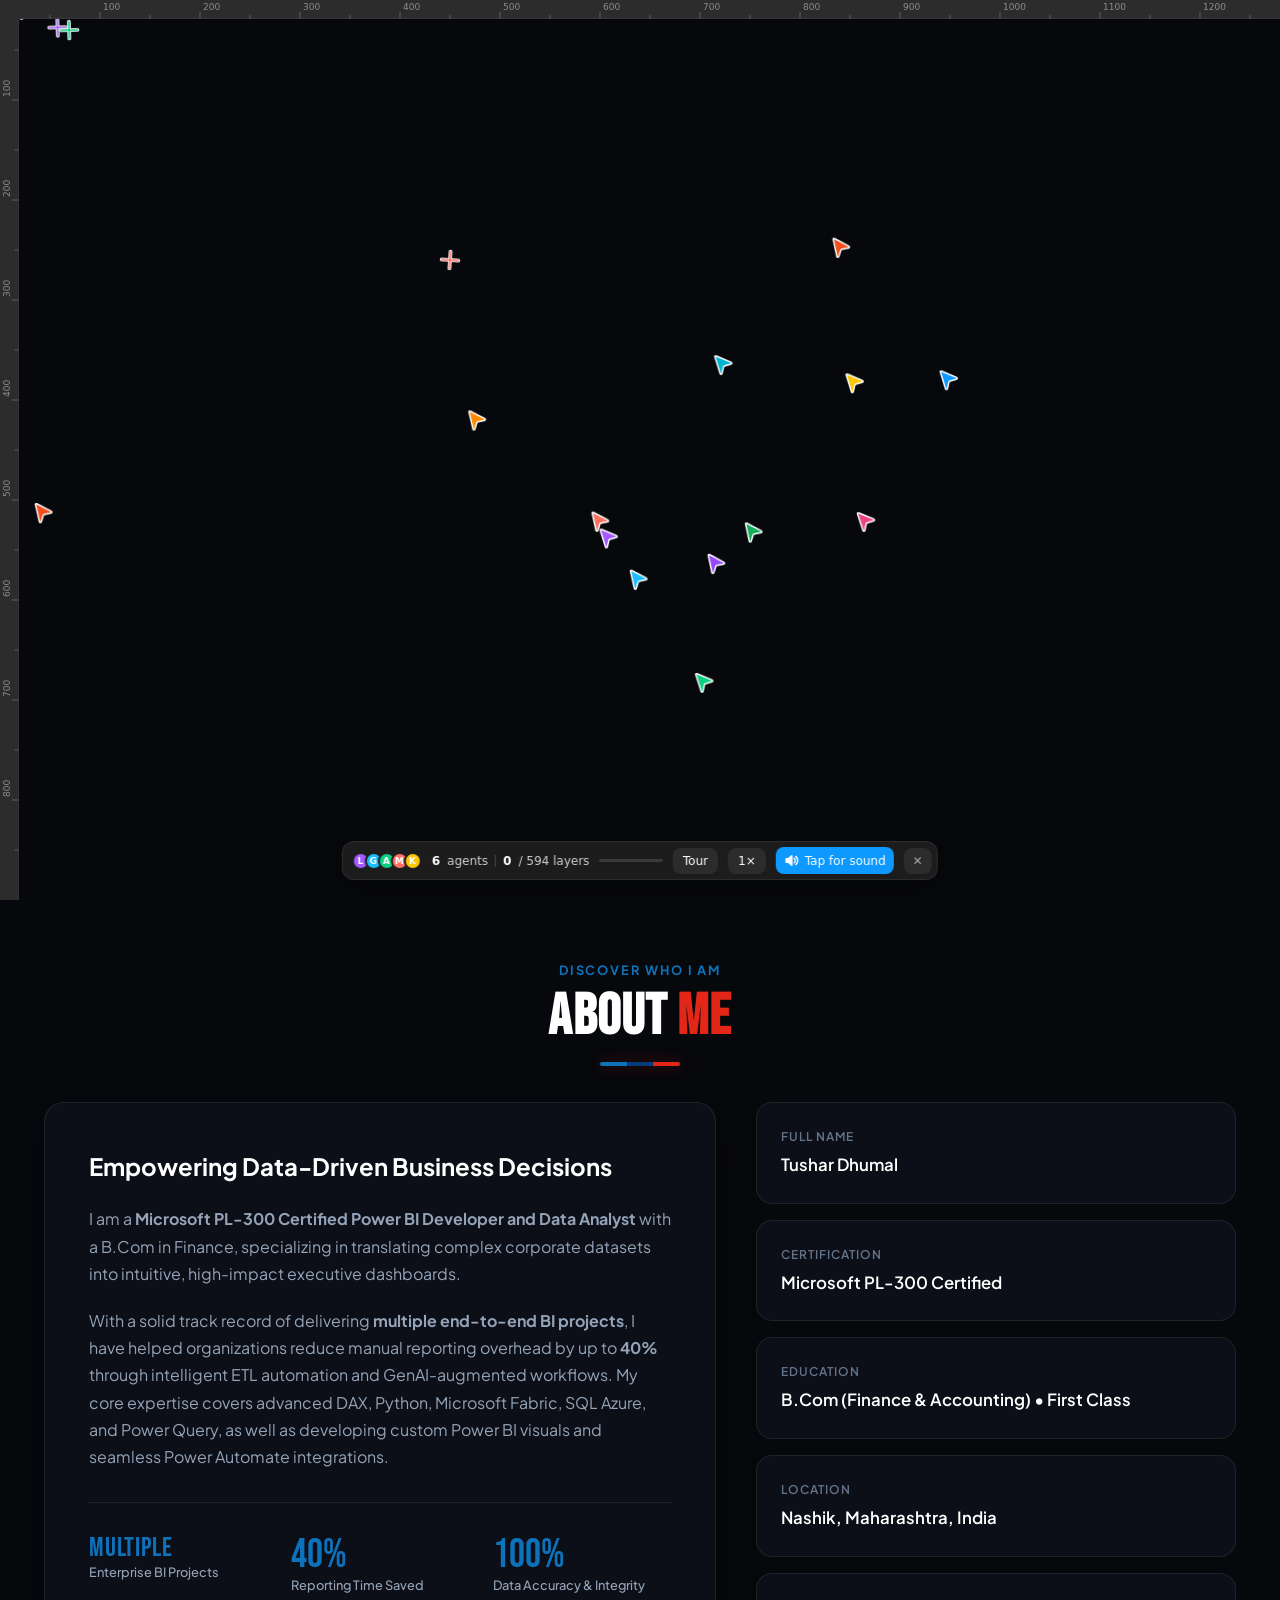
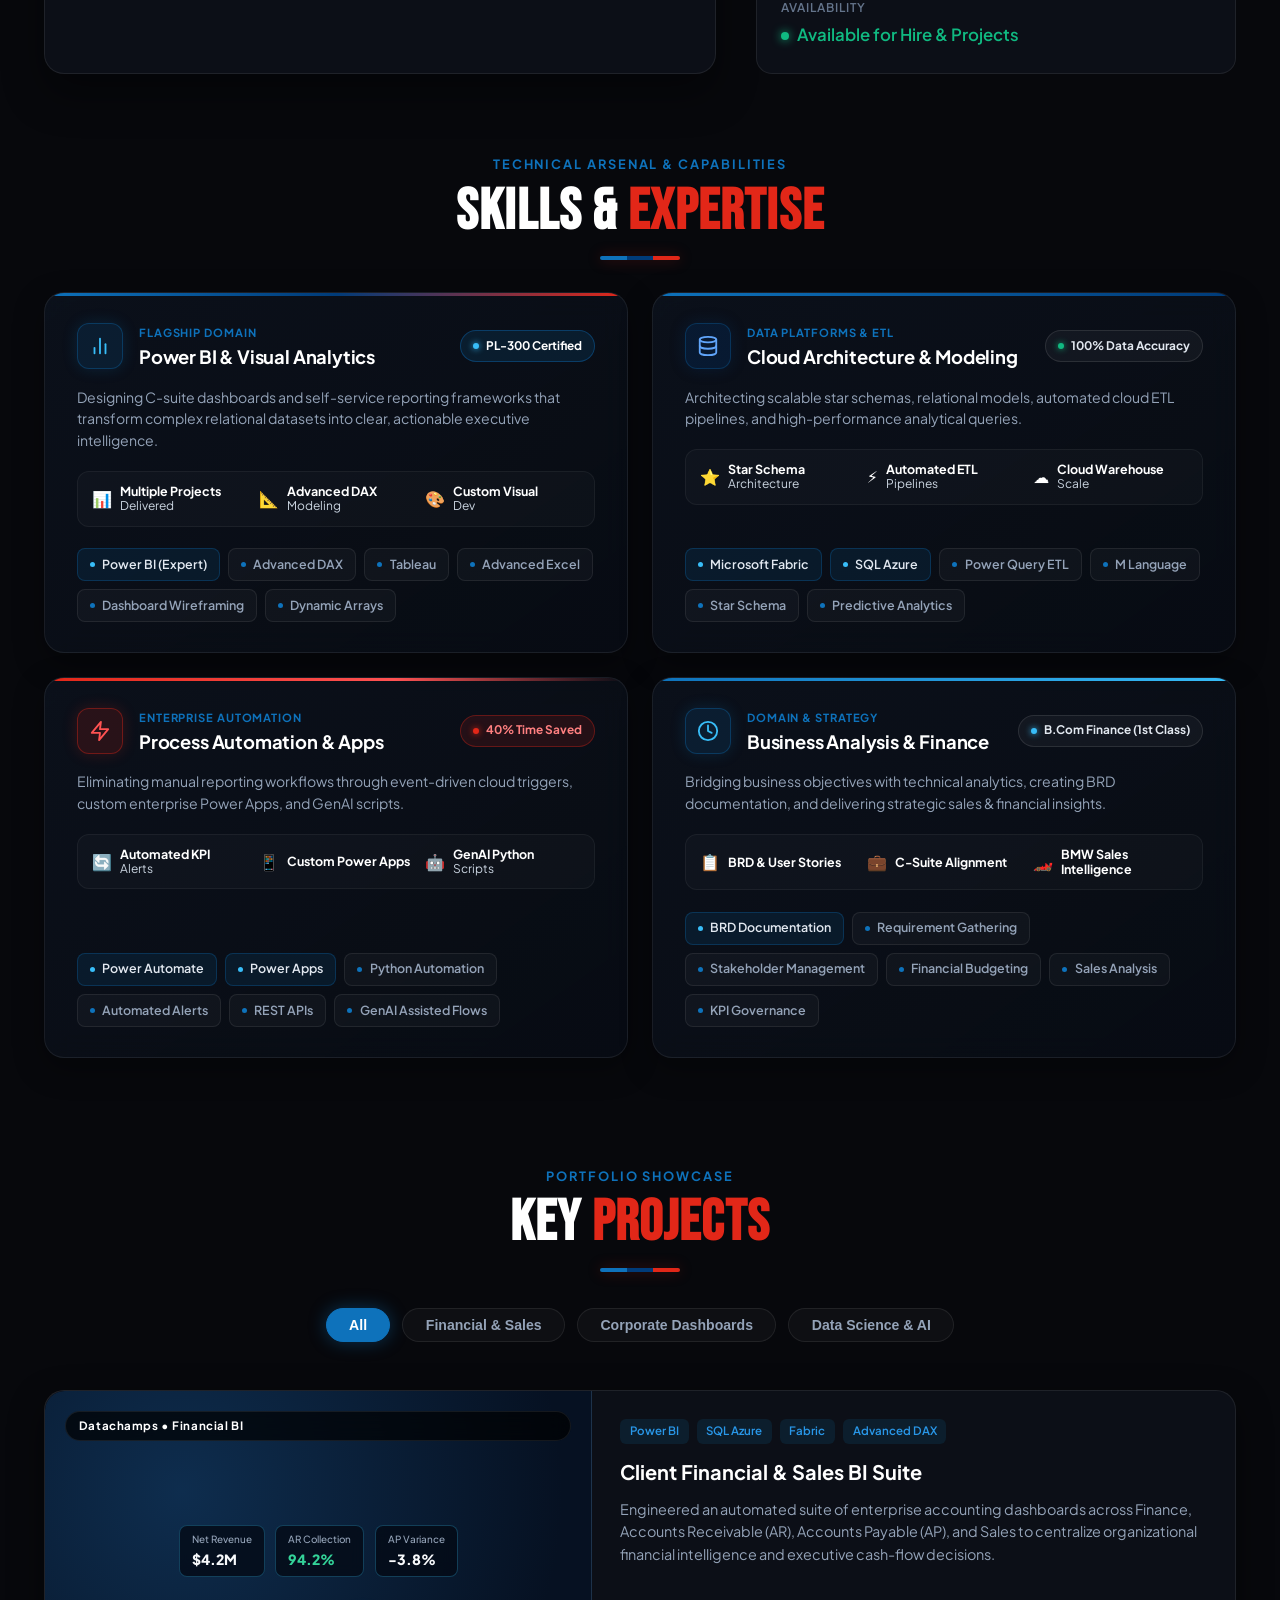
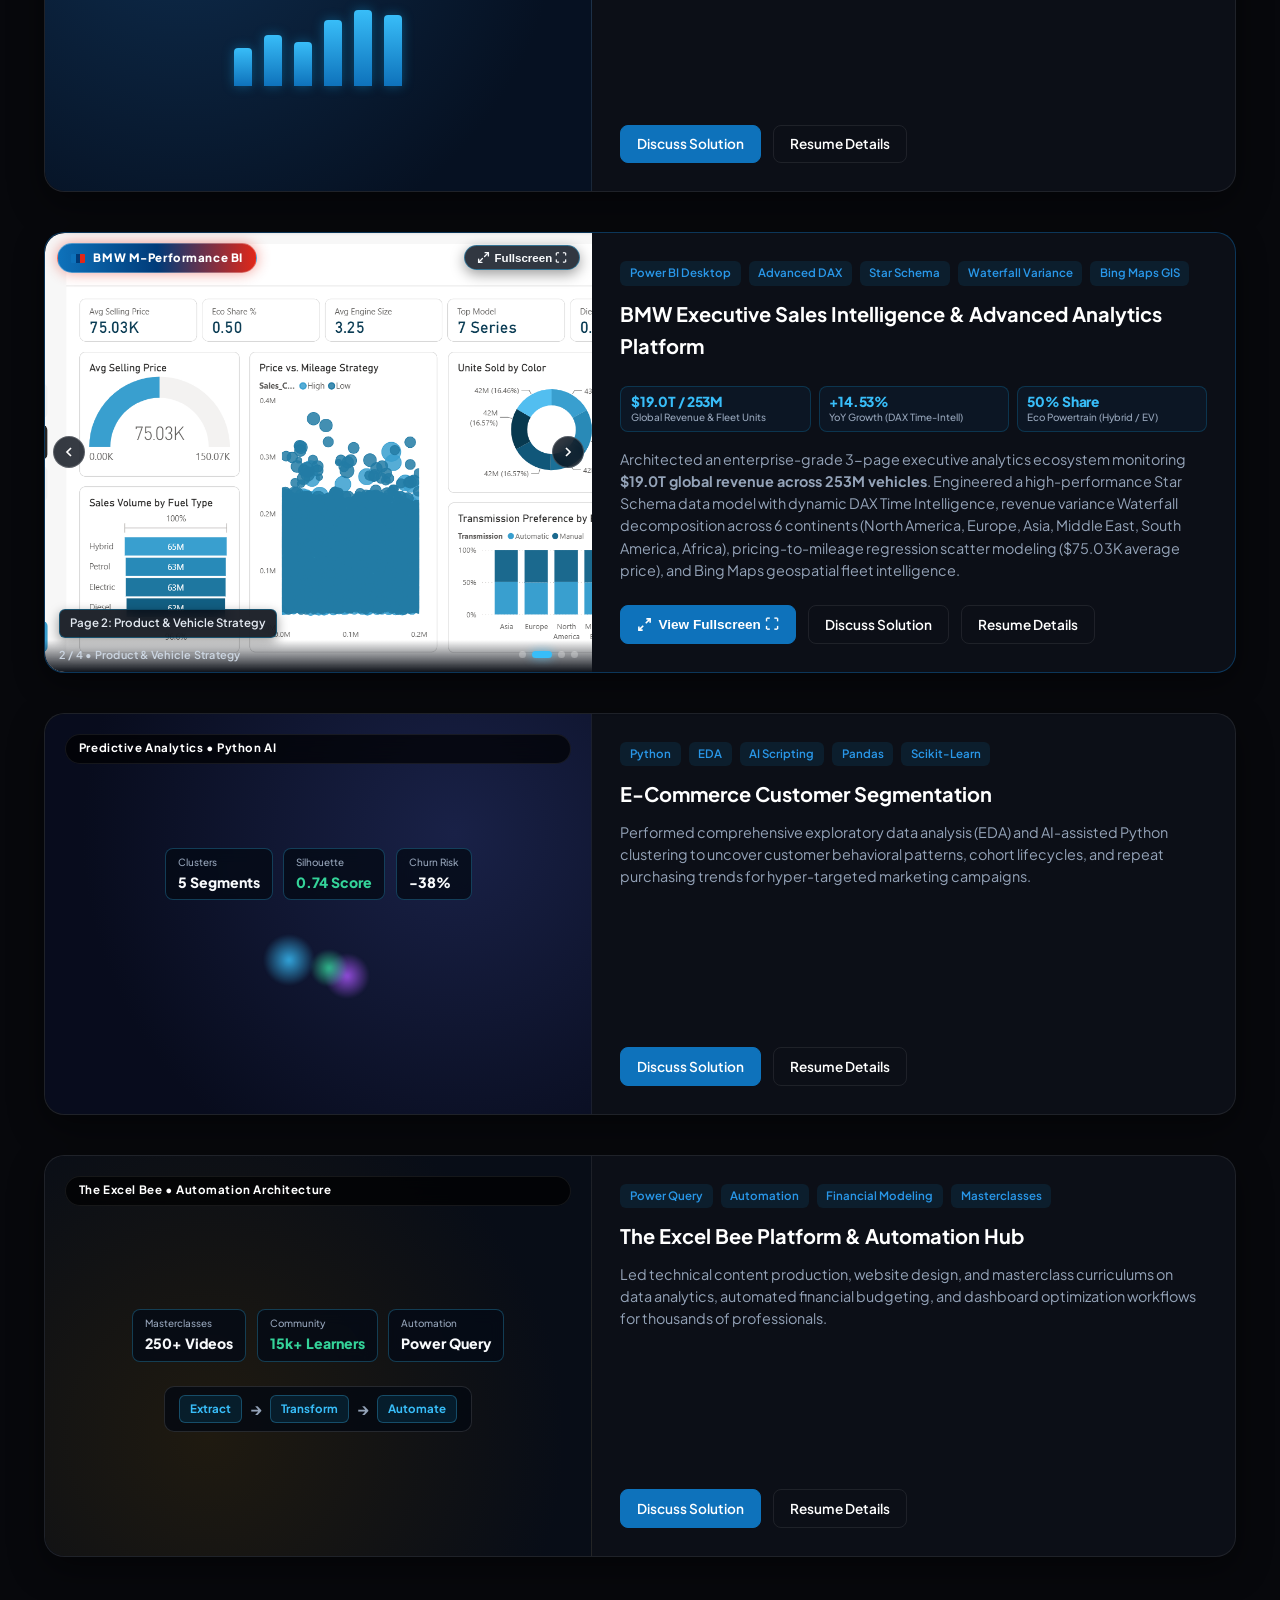
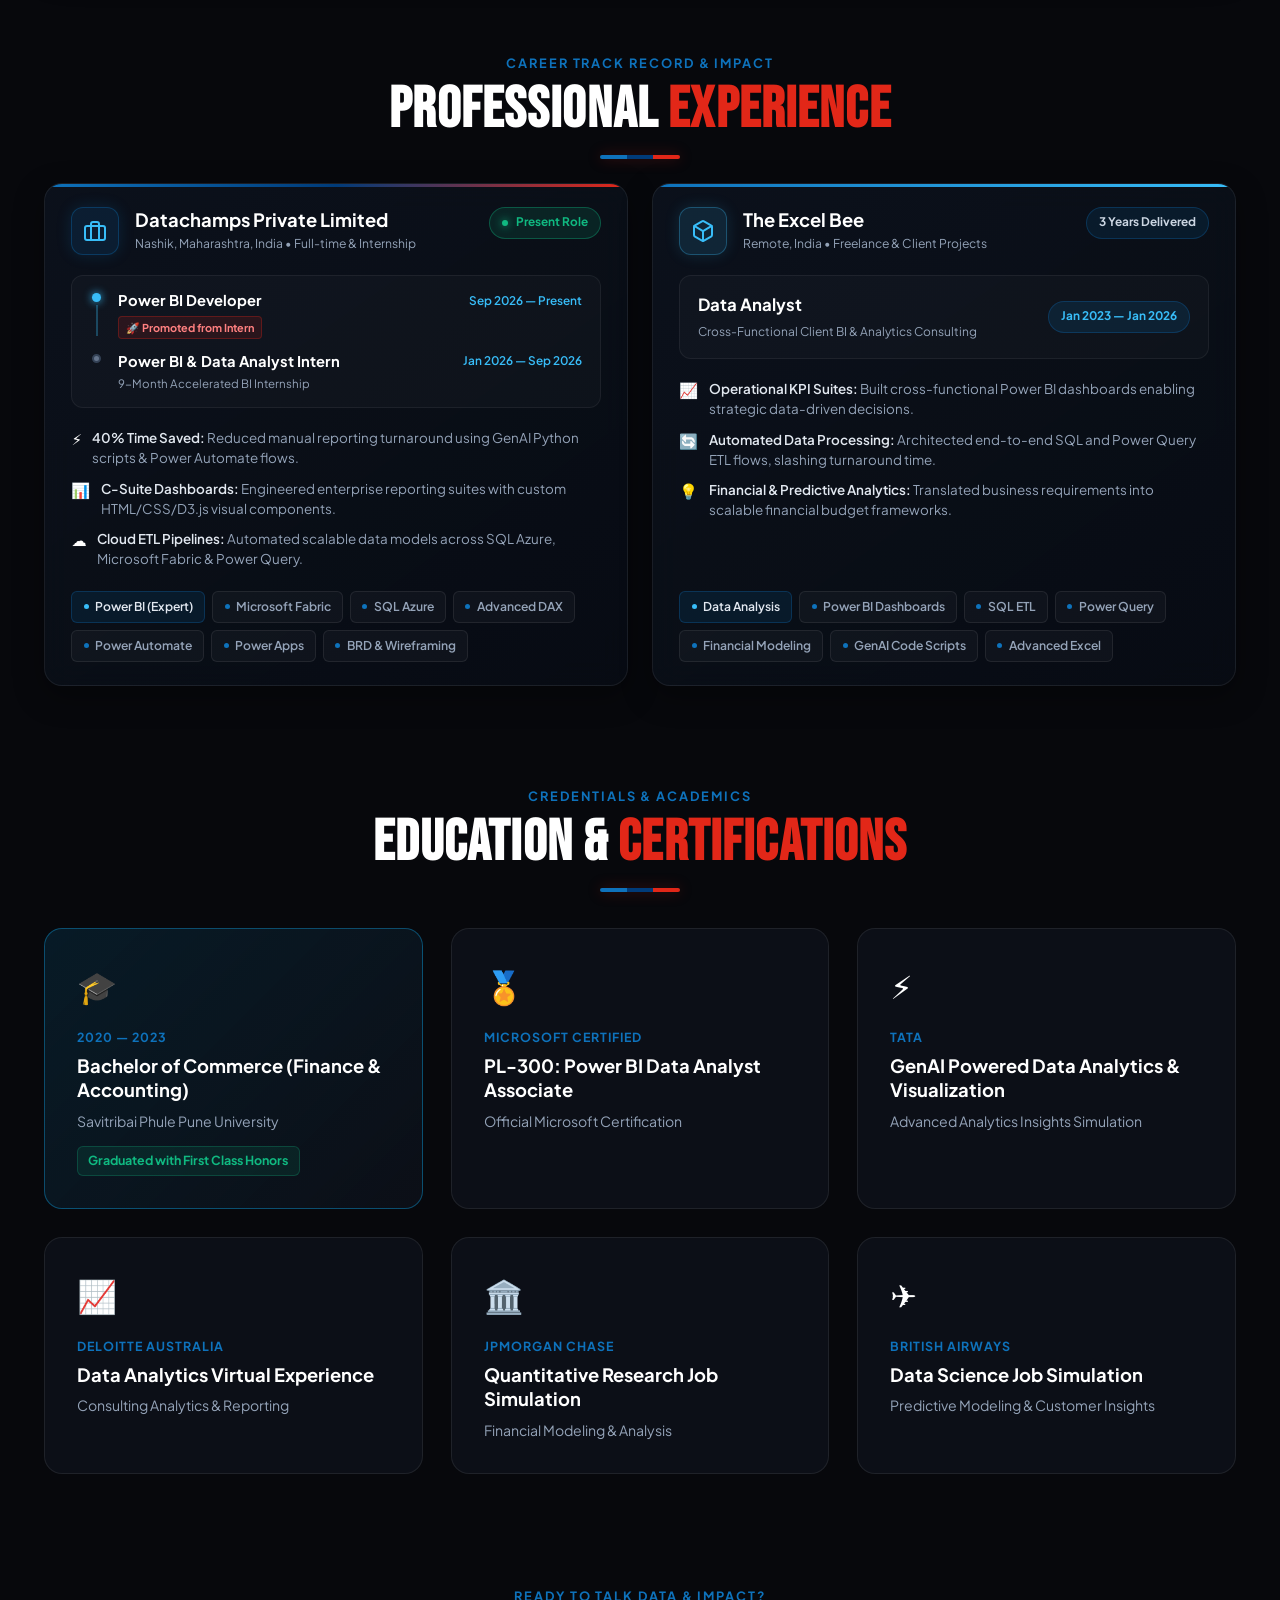
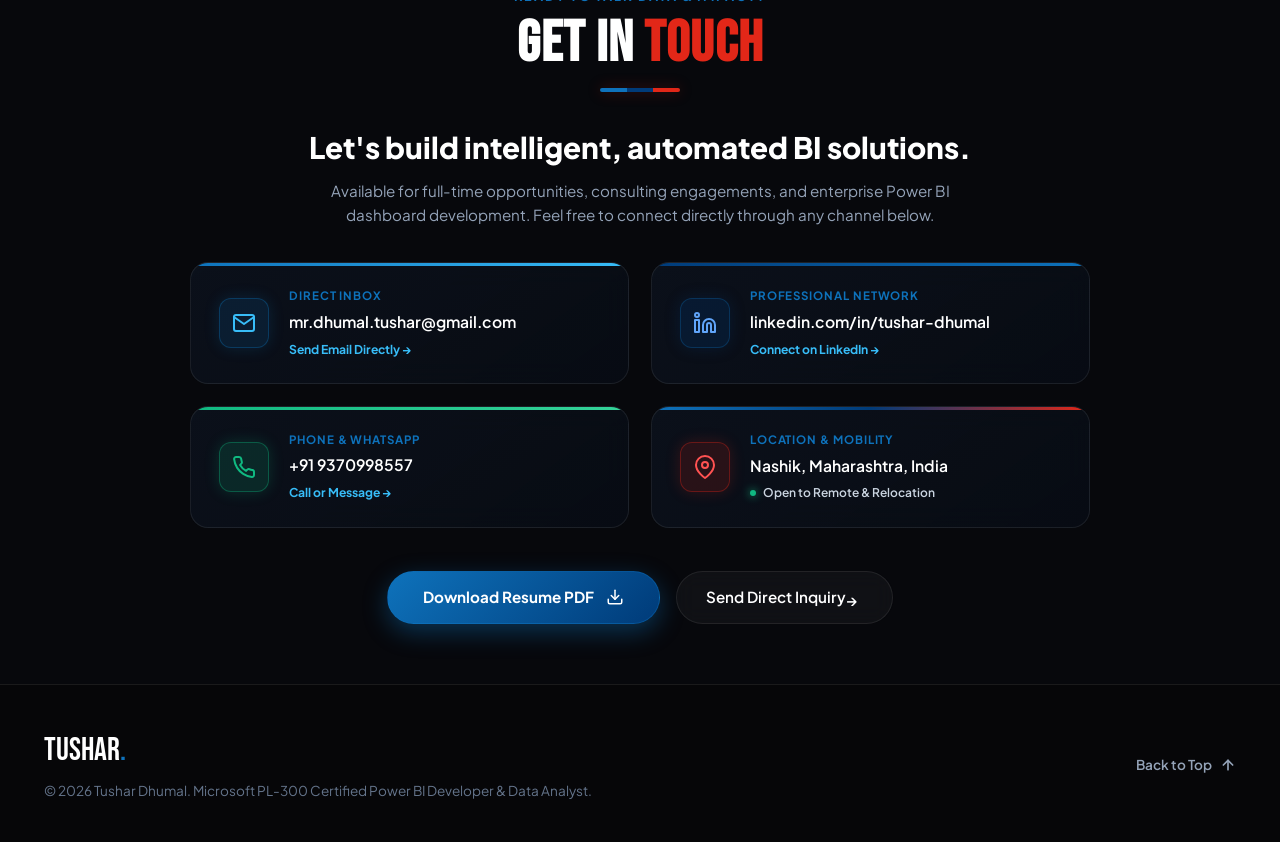
==== index.html @ f555c2b0 "feat: integrate native Swarm Rebuild multiplayer cursor animation triggered on page open and refresh" ====
<!DOCTYPE html>
<html lang="en">
<head>
  <meta charset="UTF-8">
  <meta name="viewport" content="width=device-width, initial-scale=1.0">
  <title>Tushar Dhumal | Power BI Developer &amp; Data Analyst</title>
  
  <!-- Favicon -->
  <link rel="icon" type="image/svg+xml" href="data:image/svg+xml,<svg xmlns='http://www.w3.org/2000/svg' viewBox='0 0 100 100'><text y='.9em' font-size='90' fill='%230284c7'>T</text></svg>">
  
  <!-- Google Fonts -->
  <link rel="preconnect" href="https://fonts.googleapis.com">
  <link rel="preconnect" href="https://fonts.gstatic.com" crossorigin>
  <link href="https://fonts.googleapis.com/css2?family=Bebas+Neue&family=Caveat:wght@600;700&family=Plus+Jakarta+Sans:wght@300;400;500;600;700;800&family=Syne:wght@700;800&display=swap" rel="stylesheet">
  
  <!-- Stylesheet -->
  <link rel="stylesheet" href="style.css">
</head>
<body>

  <!-- Ambient Glow Background -->
  <div class="ambient-glow"></div>
  <div class="ambient-grid"></div>

  <!-- Custom Cursor Glow -->
  <div class="custom-cursor-glow" id="cursorGlow"></div>

  <!-- Navigation Bar -->
  <header class="navbar">
    <div class="nav-container">
      <a href="#hero" class="nav-logo">
        <span class="logo-text">TUSHAR<span class="dot">.</span></span><span class="m-tricolor-line"><span></span><span></span><span></span></span>
      </a>

      <nav class="nav-links">
        <a href="#hero" class="nav-link active">Home</a>
        <a href="#about" class="nav-link">About</a>
        <a href="#skills" class="nav-link">Skills</a>
        <a href="#projects" class="nav-link">Projects</a>
        <a href="#experience" class="nav-link">Experience</a>
        <a href="#certifications" class="nav-link">Certifications</a>
        <a href="#contact" class="nav-link">Contact</a>
      </nav>

      <div class="nav-actions">
        <a href="https://github.com/mrdhumaltushar/portfolio/raw/main/Tushar_Dhumal_PowerBI_Developer.pdf" target="_blank" class="btn-talk" download="Tushar_Dhumal_PowerBI_Developer.pdf">
          <span>Resume ⭳</span>
        </a>
        <button class="menu-toggle" id="menuToggle" aria-label="Toggle Navigation">
          <span></span>
          <span></span>
          <span></span>
        </button>
      </div>
    </div>
  </header>

  <!-- Mobile Drawer Menu -->
  <div class="mobile-menu" id="mobileMenu">
    <a href="#hero" class="mob-link">Home</a>
    <a href="#about" class="mob-link">About</a>
    <a href="#skills" class="mob-link">Skills</a>
    <a href="#projects" class="mob-link">Projects</a>
    <a href="#experience" class="mob-link">Experience</a>
    <a href="#certifications" class="mob-link">Certifications</a>
    <a href="#contact" class="mob-link">Contact</a>
    <a href="https://github.com/mrdhumaltushar/portfolio/raw/main/Tushar_Dhumal_PowerBI_Developer.pdf" target="_blank" class="btn-primary mob-talk" download="Tushar_Dhumal_PowerBI_Developer.pdf">Download Resume</a>
  </div>

  <main>
    <!-- ==================== HERO SECTION (REPLICATING REFERENCE DESIGN) ==================== -->
    <section class="hero-section" id="hero">
      
      <!-- GIANT BACKGROUND TYPOGRAPHY: PORTFOLIO (RESPONSIVE SVG VECTOR WITH BMW M GRADIENT) -->
      <div class="giant-portfolio-bg" aria-hidden="true">
        <svg class="portfolio-svg" viewBox="0 0 1350 260" preserveAspectRatio="xMidYMid meet">
          <defs>
            <linearGradient id="portfolioGrad" x1="0%" y1="0%" x2="100%" y2="0%">
              <!-- BMW M Colors: Light Blue -> Dark Blue -> Highlighter Red -->
              <stop offset="0%" stop-color="#1a85d6" />
              <stop offset="30%" stop-color="#0e72bb" />
              <stop offset="56%" stop-color="#003b79" />
              <stop offset="82%" stop-color="#b81c12" />
              <stop offset="100%" stop-color="#e22718" />
            </linearGradient>
            <filter id="portfolioGlow" x="-20%" y="-20%" width="140%" height="140%">
              <feDropShadow dx="0" dy="6" stdDeviation="15" flood-color="#0e72bb" flood-opacity="0.35" />
            </filter>
          </defs>
          <text 
            x="675" 
            y="205" 
            text-anchor="middle" 
            font-family="'Bebas Neue', Impact, sans-serif" 
            font-size="240" 
            font-weight="900" 
            letter-spacing="0.5px" 
            fill="url(#portfolioGrad)" 
            filter="url(#portfolioGlow)"
          >PORTFOLIO</text>
        </svg>
      </div>

      <!-- FLOATING DESIGN ACCENTS (Cursor Arrows / Paper Planes from Reference) -->
      <div class="floating-accents" aria-hidden="true">
        <!-- Floating Cursor 1 (Top Left above P) -->
        <div class="floating-item float-item-1">
          <svg class="cursor-icon" viewBox="0 0 24 24" fill="none" xmlns="http://www.w3.org/2000/svg">
            <path d="M4 3L18 10L11 12.5L8.5 19.5L4 3Z" fill="white" fill-opacity="0.9" stroke="rgba(255,255,255,0.4)" stroke-width="1.5" stroke-linejoin="round"/>
          </svg>
        </div>

        <!-- Floating Cursor 2 (Mid Left near O) -->
        <div class="floating-item float-item-2">
          <svg class="cursor-icon" viewBox="0 0 24 24" fill="none" xmlns="http://www.w3.org/2000/svg">
            <path d="M4 3L18 10L11 12.5L8.5 19.5L4 3Z" fill="white" fill-opacity="0.8" stroke="rgba(255,255,255,0.3)" stroke-width="1.5" stroke-linejoin="round"/>
          </svg>
        </div>

        <!-- Floating Cursor 3 (Mid Right near user's shoulder) -->
        <div class="floating-item float-item-3">
          <svg class="cursor-icon" viewBox="0 0 24 24" fill="none" xmlns="http://www.w3.org/2000/svg">
            <path d="M4 3L18 10L11 12.5L8.5 19.5L4 3Z" fill="white" fill-opacity="0.85" stroke="rgba(255,255,255,0.4)" stroke-width="1.5" stroke-linejoin="round"/>
          </svg>
        </div>

        <!-- Floating Cursor 4 (Right above FOLIO) -->
        <div class="floating-item float-item-4">
          <svg class="cursor-icon" viewBox="0 0 24 24" fill="none" xmlns="http://www.w3.org/2000/svg">
            <path d="M4 3L18 10L11 12.5L8.5 19.5L4 3Z" fill="white" fill-opacity="0.75" stroke="rgba(255,255,255,0.3)" stroke-width="1.5" stroke-linejoin="round"/>
          </svg>
        </div>
      </div>

      <!-- MAIN HERO CONTENT CONTAINER -->
      <div class="hero-container">

        <!-- LEFT COLUMN: Executive Value & Clean Typography -->
        <div class="hero-left">
          <div class="greeting-wrapper">
            <span class="greeting-script">Hello, I'm</span>
          </div>

          <h1 class="hero-name" id="heroName">
            TUSHAR DHUMAL<span class="name-dot">.</span>
          </h1>

          <div class="hero-role-wrapper">
            <div class="hero-cert-tag">
              <span class="m-tricolor-tiny"><span></span><span></span><span></span></span>
              <span>MICROSOFT PL-300 CERTIFIED</span>
            </div>
            <div class="hero-role" id="heroRole">
              POWER BI ARCHITECT &amp;<br>
              <span class="highlight-role">DATA ANALYST</span>
            </div>
          </div>

          <p class="hero-description" id="heroDesc">
            Turning complex enterprise data into boardroom-ready intelligence. Proven delivery of multiple end-to-end enterprise dashboards with 40% automated efficiency across Finance &amp; Sales.
          </p>

          <!-- Executive Tech Stack Chips -->
          <div class="hero-tech-chips">
            <span class="tech-chip"><span class="chip-dot"></span>Power BI</span>
            <span class="tech-chip"><span class="chip-dot"></span>Microsoft Fabric</span>
            <span class="tech-chip"><span class="chip-dot"></span>Advanced DAX</span>
            <span class="tech-chip"><span class="chip-dot"></span>Python &amp; SQL</span>
          </div>

          <div class="hero-cta-group">
            <a href="#projects" class="btn-primary hero-btn">
              <span>Explore Dashboards</span>
              <svg class="btn-arrow" viewBox="0 0 24 24" fill="none" stroke="currentColor" stroke-width="2.5" stroke-linecap="round" stroke-linejoin="round">
                <line x1="5" y1="12" x2="19" y2="12"></line>
                <polyline points="12 5 19 12 12 19"></polyline>
              </svg>
            </a>

            <a href="#contact" class="btn-secondary hero-btn-alt">
              <span>Contact Me</span>
            </a>
          </div>
        </div>

        <!-- CENTER: USER CUTOUT PORTRAIT (Layered between text & foreground) -->
        <div class="hero-center-portrait" id="portraitContainer">
          <div class="portrait-glow"></div>
          <img 
            src="user_cutout_clean.png" 
            alt="Tushar Dhumal Portfolio Portrait" 
            class="user-portrait-img"
            id="userPortrait"
          />
        </div>

        <!-- RIGHT COLUMN: Executive Live BI Cockpit Widgets -->
        <div class="hero-right">
          
          <!-- Widget 1: Real-Time Reporting Automation KPI Card -->
          <div class="bi-cockpit-card" id="kpiCard1">
            <div class="bi-card-header">
              <span class="bi-card-label">REPORTING AUTOMATION</span>
              <div class="bi-card-badge">
                <span class="trend-icon">▲</span>
                <span class="trend-text">40% Speed</span>
              </div>
            </div>
            <div class="bi-card-body">
              <div class="bi-kpi-row">
                <div class="bi-kpi-main">
                  <span class="bi-kpi-val">40%</span>
                  <span class="bi-kpi-sub">Time Saved</span>
                </div>
                <!-- Mini Live Animated Sparkline Chart -->
                <div class="bi-sparkline">
                  <svg viewBox="0 0 100 36" preserveAspectRatio="none">
                    <defs>
                      <linearGradient id="sparkGrad" x1="0" y1="0" x2="0" y2="1">
                        <stop offset="0%" stop-color="#0e72bb" stop-opacity="0.45"/>
                        <stop offset="100%" stop-color="#0e72bb" stop-opacity="0"/>
                      </linearGradient>
                    </defs>
                    <path d="M0,30 Q20,24 35,26 T70,12 T100,6 L100,36 L0,36 Z" fill="url(#sparkGrad)"/>
                    <path d="M0,30 Q20,24 35,26 T70,12 T100,6" fill="none" stroke="#0e72bb" stroke-width="2.5"/>
                    <circle cx="100" cy="6" r="3.5" fill="#e22718"/>
                  </svg>
                </div>
              </div>
              <div class="bi-card-footer">
                <span>Python • Power Automate • Fabric</span>
              </div>
            </div>
          </div>

          <!-- Widget 2: BMW Sales Advance & Enterprise Metric Card -->
          <div class="bi-cockpit-card highlight-bmw" id="kpiCard2">
            <div class="bi-card-header">
              <div class="bi-live-indicator">
                <span class="live-dot-pulse"></span>
                <span>LIVE FRAMEWORK</span>
              </div>
              <span class="bmw-tag">BMW Sales Advance</span>
            </div>
            <div class="bi-card-body">
              <div class="bi-kpi-row">
                <div class="bi-kpi-main">
                  <span class="bi-kpi-val highlight-m multi-val">MULTIPLE</span>
                  <span class="bi-kpi-sub">Enterprise Projects</span>
                </div>
                <div class="bi-kpi-badge">
                  <span class="accuracy-tag"><span class="acc-check">✓</span> 100% Data Quality</span>
                </div>
              </div>
              <div class="bi-card-footer">
                <a href="#projects" class="bi-preview-btn">
                  <span>Explore Architecture</span>
                  <span class="btn-arrow-sm">→</span>
                </a>
              </div>
            </div>
          </div>

          <!-- Social Quick Links Bar -->
          <div class="hero-socials">
            <a href="https://linkedin.com/in/tushar-dhumal" target="_blank" rel="noopener" class="social-icon" aria-label="LinkedIn">
              <svg viewBox="0 0 24 24" fill="currentColor"><path d="M19 0h-14c-2.761 0-5 2.239-5 5v14c0 2.761 2.239 5 5 5h14c2.762 0 5-2.239 5-5v-14c0-2.761-2.238-5-5-5zm-11 19h-3v-11h3v11zm-1.5-12.268c-.966 0-1.75-.79-1.75-1.764s.784-1.764 1.75-1.764 1.75.79 1.75 1.764-.783 1.764-1.75 1.764zm13.5 12.268h-3v-5.604c0-3.368-4-3.113-4 0v5.604h-3v-11h3v1.765c1.396-2.586 7-2.777 7 2.476v6.759z"/></svg>
            </a>
            <a href="mailto:mr.dhumal.tushar@gmail.com" class="social-icon" aria-label="Email">
              <svg viewBox="0 0 24 24" fill="none" stroke="currentColor" stroke-width="2" stroke-linecap="round" stroke-linejoin="round"><path d="M4 4h16c1.1 0 2 .9 2 2v12c0 1.1-.9 2-2 2H4c-1.1 0-2-.9-2-2V6c0-1.1.9-2 2-2z"></path><polyline points="22,6 12,13 2,6"></polyline></svg>
            </a>
            <a href="tel:+919370998557" class="social-icon" aria-label="Phone">
              <svg viewBox="0 0 24 24" fill="none" stroke="currentColor" stroke-width="2" stroke-linecap="round" stroke-linejoin="round"><path d="M22 16.92v3a2 2 0 0 1-2.18 2 19.79 19.79 0 0 1-8.63-3.07 19.5 19.5 0 0 1-6-6 19.79 19.79 0 0 1-3.07-8.67A2 2 0 0 1 4.11 2h3a2 2 0 0 1 2 1.72 12.84 12.84 0 0 0 .7 2.81 2 2 0 0 1-.45 2.11L8.09 9.91a16 16 0 0 0 6 6l1.27-1.27a2 2 0 0 1 2.11-.45 12.84 12.84 0 0 0 2.81.7A2 2 0 0 1 22 16.92z"></path></svg>
            </a>
          </div>
        </div>

      </div>

      <!-- Scroll Indicator -->
      <div class="scroll-indicator">
        <a href="#about" aria-label="Scroll Down">
          <div class="mouse">
            <div class="wheel"></div>
          </div>
        </a>
      </div>
    </section>

    <!-- ==================== ABOUT SECTION ==================== -->
    <section class="section about-section" id="about">
      <div class="container">
        <div class="section-header">
          <span class="section-subtitle">DISCOVER WHO I AM</span>
          <h2 class="section-title">ABOUT <span class="text-accent">ME</span></h2>
          <div class="section-line"></div>
        </div>

        <div class="about-grid">
          <div class="about-card-main">
            <h3>Empowering Data-Driven Business Decisions</h3>
            <p>
              I am a <strong>Microsoft PL-300 Certified Power BI Developer and Data Analyst</strong> with a B.Com in Finance, specializing in translating complex corporate datasets into intuitive, high-impact executive dashboards.
            </p>
            <p>
              With a solid track record of delivering <strong>multiple end-to-end BI projects</strong>, I have helped organizations reduce manual reporting overhead by up to <strong>40%</strong> through intelligent ETL automation and GenAI-augmented workflows. My core expertise covers advanced DAX, Python, Microsoft Fabric, SQL Azure, and Power Query, as well as developing custom Power BI visuals and seamless Power Automate integrations.
            </p>

            <div class="about-metrics">
              <div class="metric-item">
                <span class="metric-val multi-metric">MULTIPLE</span>
                <span class="metric-title">Enterprise BI Projects</span>
              </div>
              <div class="metric-item">
                <span class="metric-val">40%</span>
                <span class="metric-title">Reporting Time Saved</span>
              </div>
              <div class="metric-item">
                <span class="metric-val">100%</span>
                <span class="metric-title">Data Accuracy &amp; Integrity</span>
              </div>
            </div>
          </div>

          <div class="about-sidebar">
            <div class="info-box">
              <span class="info-label">Full Name</span>
              <span class="info-value">Tushar Dhumal</span>
            </div>
            <div class="info-box">
              <span class="info-label">Certification</span>
              <span class="info-value text-accent">Microsoft PL-300 Certified</span>
            </div>
            <div class="info-box">
              <span class="info-label">Education</span>
              <span class="info-value">B.Com (Finance &amp; Accounting) • First Class</span>
            </div>
            <div class="info-box">
              <span class="info-label">Location</span>
              <span class="info-value">Nashik, Maharashtra, India</span>
            </div>
            <div class="info-box">
              <span class="info-label">Availability</span>
              <span class="info-value highlight-status"><span class="status-dot"></span> Available for Hire &amp; Projects</span>
            </div>
          </div>
        </div>
      </div>
    </section>

    <!-- ==================== SKILLS SECTION (2X2 EXECUTIVE BENTO GRID) ==================== -->
    <section class="section skills-section" id="skills">
      <div class="container">
        <div class="section-header">
          <span class="section-subtitle">TECHNICAL ARSENAL &amp; CAPABILITIES</span>
          <h2 class="section-title">SKILLS &amp; <span class="text-accent">EXPERTISE</span></h2>
          <div class="section-line"></div>
        </div>

        <div class="bento-skills-grid">
          <!-- Bento Card 1: Power BI & Visual Analytics -->
          <div class="bento-card bento-card-pbi">
            <div class="bento-card-accent-line"></div>
            <div class="bento-header">
              <div class="bento-icon-box m-blue-glow">
                <svg viewBox="0 0 24 24" fill="none" stroke="currentColor" stroke-width="2" stroke-linecap="round" stroke-linejoin="round">
                  <path d="M18 20V10"></path>
                  <path d="M12 20V4"></path>
                  <path d="M6 20v-6"></path>
                </svg>
              </div>
              <div class="bento-title-group">
                <span class="bento-category-tag">FLAGSHIP DOMAIN</span>
                <h3>Power BI &amp; Visual Analytics</h3>
              </div>
              <span class="bento-badge-metric cert-badge">
                <span class="badge-dot blue"></span> PL-300 Certified
              </span>
            </div>
            
            <p class="bento-desc">
              Designing C-suite dashboards and self-service reporting frameworks that transform complex relational datasets into clear, actionable executive intelligence.
            </p>

            <div class="bento-highlights-row">
              <div class="bento-hl-item">
                <span class="hl-bullet">📊</span>
                <span class="hl-text"><strong>Multiple Projects</strong> Delivered</span>
              </div>
              <div class="bento-hl-item">
                <span class="hl-bullet">📐</span>
                <span class="hl-text"><strong>Advanced DAX</strong> Modeling</span>
              </div>
              <div class="bento-hl-item">
                <span class="hl-bullet">🎨</span>
                <span class="hl-text"><strong>Custom Visual</strong> Dev</span>
              </div>
            </div>

            <div class="bento-chips-group">
              <span class="bento-chip primary"><span class="chip-m-dot"></span>Power BI (Expert)</span>
              <span class="bento-chip"><span class="chip-m-dot"></span>Advanced DAX</span>
              <span class="bento-chip"><span class="chip-m-dot"></span>Tableau</span>
              <span class="bento-chip"><span class="chip-m-dot"></span>Advanced Excel</span>
              <span class="bento-chip"><span class="chip-m-dot"></span>Dashboard Wireframing</span>
              <span class="bento-chip"><span class="chip-m-dot"></span>Dynamic Arrays</span>
            </div>
          </div>

          <!-- Bento Card 2: Cloud Data Platforms & ETL -->
          <div class="bento-card bento-card-data">
            <div class="bento-card-accent-line"></div>
            <div class="bento-header">
              <div class="bento-icon-box m-dark-glow">
                <svg viewBox="0 0 24 24" fill="none" stroke="currentColor" stroke-width="2" stroke-linecap="round" stroke-linejoin="round">
                  <ellipse cx="12" cy="5" rx="9" ry="3"></ellipse>
                  <path d="M21 12c0 1.66-4 3-9 3s-9-1.34-9-3"></path>
                  <path d="M3 5v14c0 1.66 4 3 9 3s9-1.34 9-3V5"></path>
                </svg>
              </div>
              <div class="bento-title-group">
                <span class="bento-category-tag">DATA PLATFORMS &amp; ETL</span>
                <h3>Cloud Architecture &amp; Modeling</h3>
              </div>
              <span class="bento-badge-metric">
                <span class="badge-dot green"></span> 100% Data Accuracy
              </span>
            </div>
            
            <p class="bento-desc">
              Architecting scalable star schemas, relational models, automated cloud ETL pipelines, and high-performance analytical queries.
            </p>

            <div class="bento-highlights-row">
              <div class="bento-hl-item">
                <span class="hl-bullet">⭐</span>
                <span class="hl-text"><strong>Star Schema</strong> Architecture</span>
              </div>
              <div class="bento-hl-item">
                <span class="hl-bullet">⚡</span>
                <span class="hl-text"><strong>Automated ETL</strong> Pipelines</span>
              </div>
              <div class="bento-hl-item">
                <span class="hl-bullet">☁️</span>
                <span class="hl-text"><strong>Cloud Warehouse</strong> Scale</span>
              </div>
            </div>

            <div class="bento-chips-group">
              <span class="bento-chip primary"><span class="chip-m-dot"></span>Microsoft Fabric</span>
              <span class="bento-chip primary"><span class="chip-m-dot"></span>SQL Azure</span>
              <span class="bento-chip"><span class="chip-m-dot"></span>Power Query ETL</span>
              <span class="bento-chip"><span class="chip-m-dot"></span>M Language</span>
              <span class="bento-chip"><span class="chip-m-dot"></span>Star Schema</span>
              <span class="bento-chip"><span class="chip-m-dot"></span>Predictive Analytics</span>
            </div>
          </div>

          <!-- Bento Card 3: Process Automation & Apps -->
          <div class="bento-card bento-card-automation">
            <div class="bento-card-accent-line"></div>
            <div class="bento-header">
              <div class="bento-icon-box m-red-glow">
                <svg viewBox="0 0 24 24" fill="none" stroke="currentColor" stroke-width="2" stroke-linecap="round" stroke-linejoin="round">
                  <polygon points="13 2 3 14 12 14 11 22 21 10 12 10 13 2"></polygon>
                </svg>
              </div>
              <div class="bento-title-group">
                <span class="bento-category-tag">ENTERPRISE AUTOMATION</span>
                <h3>Process Automation &amp; Apps</h3>
              </div>
              <span class="bento-badge-metric red-highlight">
                <span class="badge-dot red"></span> 40% Time Saved
              </span>
            </div>
            
            <p class="bento-desc">
              Eliminating manual reporting workflows through event-driven cloud triggers, custom enterprise Power Apps, and GenAI scripts.
            </p>

            <div class="bento-highlights-row">
              <div class="bento-hl-item">
                <span class="hl-bullet">🔄</span>
                <span class="hl-text"><strong>Automated KPI</strong> Alerts</span>
              </div>
              <div class="bento-hl-item">
                <span class="hl-bullet">📱</span>
                <span class="hl-text"><strong>Custom Power Apps</strong></span>
              </div>
              <div class="bento-hl-item">
                <span class="hl-bullet">🤖</span>
                <span class="hl-text"><strong>GenAI Python</strong> Scripts</span>
              </div>
            </div>

            <div class="bento-chips-group">
              <span class="bento-chip primary"><span class="chip-m-dot"></span>Power Automate</span>
              <span class="bento-chip primary"><span class="chip-m-dot"></span>Power Apps</span>
              <span class="bento-chip"><span class="chip-m-dot"></span>Python Automation</span>
              <span class="bento-chip"><span class="chip-m-dot"></span>Automated Alerts</span>
              <span class="bento-chip"><span class="chip-m-dot"></span>REST APIs</span>
              <span class="bento-chip"><span class="chip-m-dot"></span>GenAI Assisted Flows</span>
            </div>
          </div>

          <!-- Bento Card 4: Business Analysis & Financial Strategy -->
          <div class="bento-card bento-card-finance">
            <div class="bento-card-accent-line"></div>
            <div class="bento-header">
              <div class="bento-icon-box m-blue-glow">
                <svg viewBox="0 0 24 24" fill="none" stroke="currentColor" stroke-width="2" stroke-linecap="round" stroke-linejoin="round">
                  <circle cx="12" cy="12" r="10"></circle>
                  <path d="M12 6v6l4 2"></path>
                </svg>
              </div>
              <div class="bento-title-group">
                <span class="bento-category-tag">DOMAIN &amp; STRATEGY</span>
                <h3>Business Analysis &amp; Finance</h3>
              </div>
              <span class="bento-badge-metric">
                <span class="badge-dot blue"></span> B.Com Finance (1st Class)
              </span>
            </div>
            
            <p class="bento-desc">
              Bridging business objectives with technical analytics, creating BRD documentation, and delivering strategic sales &amp; financial insights.
            </p>

            <div class="bento-highlights-row">
              <div class="bento-hl-item">
                <span class="hl-bullet">📋</span>
                <span class="hl-text"><strong>BRD &amp; User Stories</strong></span>
              </div>
              <div class="bento-hl-item">
                <span class="hl-bullet">💼</span>
                <span class="hl-text"><strong>C-Suite Alignment</strong></span>
              </div>
              <div class="bento-hl-item">
                <span class="hl-bullet">🏎️</span>
                <span class="hl-text"><strong>BMW Sales Intelligence</strong></span>
              </div>
            </div>

            <div class="bento-chips-group">
              <span class="bento-chip primary"><span class="chip-m-dot"></span>BRD Documentation</span>
              <span class="bento-chip"><span class="chip-m-dot"></span>Requirement Gathering</span>
              <span class="bento-chip"><span class="chip-m-dot"></span>Stakeholder Management</span>
              <span class="bento-chip"><span class="chip-m-dot"></span>Financial Budgeting</span>
              <span class="bento-chip"><span class="chip-m-dot"></span>Sales Analysis</span>
              <span class="bento-chip"><span class="chip-m-dot"></span>KPI Governance</span>
            </div>
          </div>
        </div>
      </div>
    </section>

    <!-- ==================== FEATURED PROJECTS SECTION ==================== -->
    <section class="section projects-section" id="projects">
      <div class="container">
        <div class="section-header">
          <span class="section-subtitle">PORTFOLIO SHOWCASE</span>
          <h2 class="section-title">KEY <span class="text-accent">PROJECTS</span></h2>
          <div class="section-line"></div>
        </div>

        <!-- Filter Buttons -->
        <div class="project-filters">
          <button class="filter-btn active" data-filter="all">All</button>
          <button class="filter-btn" data-filter="finance">Financial &amp; Sales</button>
          <button class="filter-btn" data-filter="corporate">Corporate Dashboards</button>
          <button class="filter-btn" data-filter="analytics">Data Science &amp; AI</button>
        </div>

        <div class="projects-grid">
          <!-- Project 1: Financial & Sales BI Suite -->
          <div class="project-card" data-category="finance">
            <div class="project-banner banner-finance">
              <div class="project-badge">Datachamps &bull; Financial BI</div>
              <div class="banner-preview-content">
                <div class="banner-kpi-bar">
                  <div class="bk-item"><span class="b-lbl">Net Revenue</span><span class="b-val">$4.2M</span></div>
                  <div class="bk-item"><span class="b-lbl">AR Collection</span><span class="b-val success">94.2%</span></div>
                  <div class="bk-item"><span class="b-lbl">AP Variance</span><span class="b-val">-3.8%</span></div>
                </div>
                <div class="banner-chart-bars">
                  <span style="height: 45%;"></span>
                  <span style="height: 60%;"></span>
                  <span style="height: 52%;"></span>
                  <span style="height: 78%;"></span>
                  <span style="height: 90%;"></span>
                  <span style="height: 84%;"></span>
                </div>
              </div>
              <div class="project-overlay">
                <span class="view-link">Explore Architecture &rarr;</span>
              </div>
            </div>
            <div class="project-body">
              <div class="project-tags">
                <span>Power BI</span>
                <span>SQL Azure</span>
                <span>Fabric</span>
                <span>Advanced DAX</span>
              </div>
              <h3 class="project-title">Client Financial &amp; Sales BI Suite</h3>
              <p class="project-summary">Engineered an automated suite of enterprise accounting dashboards across Finance, Accounts Receivable (AR), Accounts Payable (AP), and Sales to centralize organizational financial intelligence and executive cash-flow decisions.</p>
              <div class="project-links">
                <a href="#contact" class="proj-action primary">Discuss Solution</a>
                <a href="https://github.com/mrdhumaltushar/portfolio/raw/main/Tushar_Dhumal_PowerBI_Developer.pdf" target="_blank" class="proj-action" download="Tushar_Dhumal_PowerBI_Developer.pdf">Resume Details</a>
              </div>
            </div>
          </div>

          <!-- Project 2: BMW Executive Sales Intelligence & Advanced Analytics -->
          <div class="project-card bmw-featured-project" data-category="corporate">
            <!-- Interactive Image Carousel Banner -->
            <div class="project-carousel-banner" id="bmwCardCarousel">
              <div class="carousel-track-wrapper">
                <div class="carousel-slides" id="bmwCardSlides">
                  <div class="carousel-slide active" data-index="0" title="Click to view full screen">
                    <img src="bmw-dashboard/bmw-overview.png" alt="BMW Macro Executive Overview Dashboard" loading="lazy">
                    <div class="slide-meta-pill">Page 1: Macro Executive Overview</div>
                  </div>
                  <div class="carousel-slide" data-index="1" title="Click to view full screen">
                    <img src="bmw-dashboard/bmw-strategy.png" alt="BMW Product and Vehicle Strategy Dashboard" loading="lazy">
                    <div class="slide-meta-pill">Page 2: Product &amp; Vehicle Strategy</div>
                  </div>
                  <div class="carousel-slide" data-index="2" title="Click to view full screen">
                    <img src="bmw-dashboard/bmw-regional.png" alt="BMW Regional and Customer Segmentation Dashboard" loading="lazy">
                    <div class="slide-meta-pill">Page 3: Regional &amp; Customer Segmentation</div>
                  </div>
                  <div class="carousel-slide" data-index="3" title="Click to view full screen">
                    <img src="bmw-dashboard/bmw-desktop.png" alt="BMW Power BI Desktop DAX Model Engine" loading="lazy">
                    <div class="slide-meta-pill">Architecture: Power BI Desktop DAX Engine</div>
                  </div>
                </div>
              </div>

              <!-- Top Floating Controls -->
              <div class="carousel-top-bar">
                <div class="project-badge bmw-m-badge">
                  <span class="bmw-badge-m-stripes"></span>
                  BMW M-Performance BI
                </div>
                <button type="button" class="expand-lightbox-trigger" id="expandBmwLightboxBtn" title="Open Fullscreen View">
                  <svg viewBox="0 0 24 24" width="13" height="13" fill="none" stroke="currentColor" stroke-width="2.5" stroke-linecap="round" stroke-linejoin="round">
                    <polyline points="15 3 21 3 21 9"></polyline>
                    <polyline points="9 21 3 21 3 15"></polyline>
                    <line x1="21" y1="3" x2="14" y2="10"></line>
                    <line x1="3" y1="21" x2="10" y2="14"></line>
                  </svg>
                  <span>Fullscreen ⛶</span>
                </button>
              </div>

              <!-- Carousel Arrow Navigation -->
              <button type="button" class="carousel-arrow prev" id="bmwSlidePrev" aria-label="Previous Slide">
                <svg viewBox="0 0 24 24" width="16" height="16" fill="none" stroke="currentColor" stroke-width="2.5"><polyline points="15 18 9 12 15 6"></polyline></svg>
              </button>
              <button type="button" class="carousel-arrow next" id="bmwSlideNext" aria-label="Next Slide">
                <svg viewBox="0 0 24 24" width="16" height="16" fill="none" stroke="currentColor" stroke-width="2.5"><polyline points="9 18 15 12 9 6"></polyline></svg>
              </button>

              <!-- Carousel Bottom Status Bar & Indicators -->
              <div class="carousel-bottom-bar">
                <span class="carousel-indicator-text" id="bmwIndicatorText">1 / 4 • Executive Overview</span>
                <div class="carousel-dots" id="bmwCardDots">
                  <button type="button" class="carousel-dot active" data-index="0" aria-label="Slide 1"></button>
                  <button type="button" class="carousel-dot" data-index="1" aria-label="Slide 2"></button>
                  <button type="button" class="carousel-dot" data-index="2" aria-label="Slide 3"></button>
                  <button type="button" class="carousel-dot" data-index="3" aria-label="Slide 4"></button>
                </div>
              </div>
            </div>

            <!-- Project Body -->
            <div class="project-body">
              <div class="project-tags">
                <span>Power BI Desktop</span>
                <span>Advanced DAX</span>
                <span>Star Schema</span>
                <span>Waterfall Variance</span>
                <span>Bing Maps GIS</span>
              </div>
              <h3 class="project-title">BMW Executive Sales Intelligence &amp; Advanced Analytics Platform</h3>

              <!-- Quick Key Metrics Bar -->
              <div class="bmw-project-metrics-grid">
                <div class="bpm-item">
                  <span class="bpm-num">$19.0T / 253M</span>
                  <span class="bpm-label">Global Revenue &amp; Fleet Units</span>
                </div>
                <div class="bpm-item">
                  <span class="bpm-num">+14.53%</span>
                  <span class="bpm-label">YoY Growth (DAX Time-Intell)</span>
                </div>
                <div class="bpm-item">
                  <span class="bpm-num">50% Share</span>
                  <span class="bpm-label">Eco Powertrain (Hybrid / EV)</span>
                </div>
              </div>

              <p class="project-summary">Architected an enterprise-grade 3-page executive analytics ecosystem monitoring <strong>$19.0T global revenue across 253M vehicles</strong>. Engineered a high-performance Star Schema data model with dynamic DAX Time Intelligence, revenue variance Waterfall decomposition across 6 continents (North America, Europe, Asia, Middle East, South America, Africa), pricing-to-mileage regression scatter modeling ($75.03K average price), and Bing Maps geospatial fleet intelligence.</p>

              <div class="project-links">
                <button type="button" class="proj-action primary open-bmw-lightbox-cta" id="openBmwModalFromBtn">
                  <svg viewBox="0 0 24 24" width="15" height="15" fill="none" stroke="currentColor" stroke-width="2.5"><polyline points="15 3 21 3 21 9"></polyline><polyline points="9 21 3 21 3 15"></polyline><line x1="21" y1="3" x2="14" y2="10"></line><line x1="3" y1="21" x2="10" y2="14"></line></svg>
                  <span>View Fullscreen ⛶</span>
                </button>
                <a href="#contact" class="proj-action">Discuss Solution</a>
                <a href="https://github.com/mrdhumaltushar/portfolio/raw/main/Tushar_Dhumal_PowerBI_Developer.pdf" target="_blank" class="proj-action" download="Tushar_Dhumal_PowerBI_Developer.pdf">Resume Details</a>
              </div>
            </div>
          </div>

          <!-- Project 3: E-Commerce Customer Segmentation -->
          <div class="project-card" data-category="analytics">
            <div class="project-banner banner-analytics">
              <div class="project-badge">Predictive Analytics &bull; Python AI</div>
              <div class="banner-preview-content">
                <div class="banner-kpi-bar">
                  <div class="bk-item"><span class="b-lbl">Clusters</span><span class="b-val">5 Segments</span></div>
                  <div class="bk-item"><span class="b-lbl">Silhouette</span><span class="b-val success">0.74 Score</span></div>
                  <div class="bk-item"><span class="b-lbl">Churn Risk</span><span class="b-val">-38%</span></div>
                </div>
                <div class="banner-chart-dots">
                  <div class="cluster-blob c1"></div>
                  <div class="cluster-blob c2"></div>
                  <div class="cluster-blob c3"></div>
                </div>
              </div>
              <div class="project-overlay">
                <span class="view-link">Explore Clustering &rarr;</span>
              </div>
            </div>
            <div class="project-body">
              <div class="project-tags">
                <span>Python</span>
                <span>EDA</span>
                <span>AI Scripting</span>
                <span>Pandas</span>
                <span>Scikit-Learn</span>
              </div>
              <h3 class="project-title">E-Commerce Customer Segmentation</h3>
              <p class="project-summary">Performed comprehensive exploratory data analysis (EDA) and AI-assisted Python clustering to uncover customer behavioral patterns, cohort lifecycles, and repeat purchasing trends for hyper-targeted marketing campaigns.</p>
              <div class="project-links">
                <a href="#contact" class="proj-action primary">Discuss Solution</a>
                <a href="https://github.com/mrdhumaltushar/portfolio/raw/main/Tushar_Dhumal_PowerBI_Developer.pdf" target="_blank" class="proj-action" download="Tushar_Dhumal_PowerBI_Developer.pdf">Resume Details</a>
              </div>
            </div>
          </div>

          <!-- Project 4: The Excel Bee Platform & Automation Hub -->
          <div class="project-card" data-category="corporate">
            <div class="project-banner banner-excelbee">
              <div class="project-badge">The Excel Bee &bull; Automation Architecture</div>
              <div class="banner-preview-content">
                <div class="banner-kpi-bar">
                  <div class="bk-item"><span class="b-lbl">Masterclasses</span><span class="b-val">250+ Videos</span></div>
                  <div class="bk-item"><span class="b-lbl">Community</span><span class="b-val success">15k+ Learners</span></div>
                  <div class="bk-item"><span class="b-lbl">Automation</span><span class="b-val">Power Query</span></div>
                </div>
                <div class="banner-workflow-nodes">
                  <div class="wf-node">Extract</div>
                  <div class="wf-arrow">&rarr;</div>
                  <div class="wf-node">Transform</div>
                  <div class="wf-arrow">&rarr;</div>
                  <div class="wf-node">Automate</div>
                </div>
              </div>
              <div class="project-overlay">
                <span class="view-link">View Architecture &rarr;</span>
              </div>
            </div>
            <div class="project-body">
              <div class="project-tags">
                <span>Power Query</span>
                <span>Automation</span>
                <span>Financial Modeling</span>
                <span>Masterclasses</span>
              </div>
              <h3 class="project-title">The Excel Bee Platform &amp; Automation Hub</h3>
              <p class="project-summary">Led technical content production, website design, and masterclass curriculums on data analytics, automated financial budgeting, and dashboard optimization workflows for thousands of professionals.</p>
              <div class="project-links">
                <a href="#contact" class="proj-action primary">Discuss Solution</a>
                <a href="https://github.com/mrdhumaltushar/portfolio/raw/main/Tushar_Dhumal_PowerBI_Developer.pdf" target="_blank" class="proj-action" download="Tushar_Dhumal_PowerBI_Developer.pdf">Resume Details</a>
              </div>
            </div>
          </div>
        </div>
      </div>
    </section>

    <!-- ==================== EXPERIENCE SECTION (EXECUTIVE DUAL-CARD MATRIX) ==================== -->
    <section class="section experience-section" id="experience">
      <div class="container">
        <div class="section-header">
          <span class="section-subtitle">CAREER TRACK RECORD &amp; IMPACT</span>
          <h2 class="section-title">PROFESSIONAL <span class="text-accent">EXPERIENCE</span></h2>
          <div class="section-line"></div>
        </div>

        <div class="experience-matrix">
          <!-- Company 1: Datachamps (Full-Time & Internship Progression) -->
          <div class="exp-card exp-card-featured">
            <div class="exp-accent-line m-tricolor"></div>
            
            <div class="exp-header">
              <div class="exp-company-group">
                <div class="exp-icon-box m-blue-glow">
                  <svg viewBox="0 0 24 24" fill="none" stroke="currentColor" stroke-width="2" stroke-linecap="round" stroke-linejoin="round">
                    <rect x="2" y="7" width="20" height="14" rx="2" ry="2"></rect>
                    <path d="M16 21V5a2 2 0 0 0-2-2h-4a2 2 0 0 0-2 2v16"></path>
                  </svg>
                </div>
                <div>
                  <h3 class="exp-company-name">Datachamps Private Limited</h3>
                  <span class="exp-location">Nashik, Maharashtra, India • Full-time &amp; Internship</span>
                </div>
              </div>
              <span class="exp-status-badge live">
                <span class="status-pulse-dot"></span> Present Role
              </span>
            </div>

            <!-- Career Progression Stepper -->
            <div class="exp-progression-track">
              <!-- Milestone 1: Current Power BI Developer -->
              <div class="progression-step current">
                <div class="step-marker">
                  <span class="marker-dot blue-dot"></span>
                  <span class="marker-line"></span>
                </div>
                <div class="step-info">
                  <div class="step-header">
                    <h4 class="step-title">Power BI Developer</h4>
                    <span class="step-date">Sep 2026 &mdash; Present</span>
                  </div>
                  <span class="step-promo-tag">🚀 Promoted from Intern</span>
                </div>
              </div>

              <!-- Milestone 2: Internship -->
              <div class="progression-step">
                <div class="step-marker">
                  <span class="marker-dot intern-dot"></span>
                </div>
                <div class="step-info">
                  <div class="step-header">
                    <h4 class="step-title">Power BI &amp; Data Analyst Intern</h4>
                    <span class="step-date">Jan 2026 &mdash; Sep 2026</span>
                  </div>
                  <span class="step-subtext">9-Month Accelerated BI Internship</span>
                </div>
              </div>
            </div>

            <!-- Key Impact Highlights -->
            <div class="exp-impact-grid">
              <div class="impact-item">
                <span class="impact-icon">⚡</span>
                <p><strong>40% Time Saved:</strong> Reduced manual reporting turnaround using GenAI Python scripts &amp; Power Automate flows.</p>
              </div>
              <div class="impact-item">
                <span class="impact-icon">📊</span>
                <p><strong>C-Suite Dashboards:</strong> Engineered enterprise reporting suites with custom HTML/CSS/D3.js visual components.</p>
              </div>
              <div class="impact-item">
                <span class="impact-icon">☁️</span>
                <p><strong>Cloud ETL Pipelines:</strong> Automated scalable data models across SQL Azure, Microsoft Fabric &amp; Power Query.</p>
              </div>
            </div>

            <!-- Tech Tags -->
            <div class="exp-tech-chips">
              <span class="tech-tag primary"><span class="chip-m-dot"></span>Power BI (Expert)</span>
              <span class="tech-tag"><span class="chip-m-dot"></span>Microsoft Fabric</span>
              <span class="tech-tag"><span class="chip-m-dot"></span>SQL Azure</span>
              <span class="tech-tag"><span class="chip-m-dot"></span>Advanced DAX</span>
              <span class="tech-tag"><span class="chip-m-dot"></span>Power Automate</span>
              <span class="tech-tag"><span class="chip-m-dot"></span>Power Apps</span>
              <span class="tech-tag"><span class="chip-m-dot"></span>BRD &amp; Wireframing</span>
            </div>
          </div>

          <!-- Company 2: The Excel Bee (Data Analyst) -->
          <div class="exp-card">
            <div class="exp-accent-line m-blue"></div>
            
            <div class="exp-header">
              <div class="exp-company-group">
                <div class="exp-icon-box m-cyan-glow">
                  <svg viewBox="0 0 24 24" fill="none" stroke="currentColor" stroke-width="2" stroke-linecap="round" stroke-linejoin="round">
                    <path d="M21 16V8a2 2 0 0 0-1-1.73l-7-4a2 2 0 0 0-2 0l-7 4A2 2 0 0 0 3 8v8a2 2 0 0 0 1 1.73l7 4a2 2 0 0 0 2 0l7-4A2 2 0 0 0 21 16z"></path>
                    <polyline points="3.27 6.96 12 12.01 20.73 6.96"></polyline>
                    <line x1="12" y1="22.08" x2="12" y2="12"></line>
                  </svg>
                </div>
                <div>
                  <h3 class="exp-company-name">The Excel Bee</h3>
                  <span class="exp-location">Remote, India • Freelance &amp; Client Projects</span>
                </div>
              </div>
              <span class="exp-status-badge completed">
                3 Years Delivered
              </span>
            </div>

            <!-- Role & Duration Banner -->
            <div class="exp-role-banner">
              <div>
                <h4 class="banner-role-title">Data Analyst</h4>
                <span class="banner-role-sub">Cross-Functional Client BI &amp; Analytics Consulting</span>
              </div>
              <span class="banner-date-badge">Jan 2023 &mdash; Jan 2026</span>
            </div>

            <!-- Key Impact Highlights -->
            <div class="exp-impact-grid">
              <div class="impact-item">
                <span class="impact-icon">📈</span>
                <p><strong>Operational KPI Suites:</strong> Built cross-functional Power BI dashboards enabling strategic data-driven decisions.</p>
              </div>
              <div class="impact-item">
                <span class="impact-icon">🔄</span>
                <p><strong>Automated Data Processing:</strong> Architected end-to-end SQL and Power Query ETL flows, slashing turnaround time.</p>
              </div>
              <div class="impact-item">
                <span class="impact-icon">💡</span>
                <p><strong>Financial &amp; Predictive Analytics:</strong> Translated business requirements into scalable financial budget frameworks.</p>
              </div>
            </div>

            <!-- Tech Tags -->
            <div class="exp-tech-chips">
              <span class="tech-tag primary"><span class="chip-m-dot"></span>Data Analysis</span>
              <span class="tech-tag"><span class="chip-m-dot"></span>Power BI Dashboards</span>
              <span class="tech-tag"><span class="chip-m-dot"></span>SQL ETL</span>
              <span class="tech-tag"><span class="chip-m-dot"></span>Power Query</span>
              <span class="tech-tag"><span class="chip-m-dot"></span>Financial Modeling</span>
              <span class="tech-tag"><span class="chip-m-dot"></span>GenAI Code Scripts</span>
              <span class="tech-tag"><span class="chip-m-dot"></span>Advanced Excel</span>
            </div>
          </div>
        </div>
      </div>
    </section>

    <!-- ==================== EDUCATION & CERTIFICATIONS ==================== -->
    <section class="section certifications-section" id="certifications">
      <div class="container">
        <div class="section-header">
          <span class="section-subtitle">CREDENTIALS &amp; ACADEMICS</span>
          <h2 class="section-title">EDUCATION &amp; <span class="text-accent">CERTIFICATIONS</span></h2>
          <div class="section-line"></div>
        </div>

        <div class="cert-grid">
          <!-- Education Card -->
          <div class="cert-card highlight-card">
            <div class="cert-icon-lg">🎓</div>
            <span class="cert-issuer">2020 — 2023</span>
            <h3>Bachelor of Commerce (Finance &amp; Accounting)</h3>
            <p class="cert-org">Savitribai Phule Pune University</p>
            <span class="cert-honor">Graduated with First Class Honors</span>
          </div>

          <!-- Cert 1 -->
          <div class="cert-card">
            <div class="cert-icon-lg">🏅</div>
            <span class="cert-issuer">Microsoft Certified</span>
            <h3>PL-300: Power BI Data Analyst Associate</h3>
            <p class="cert-org">Official Microsoft Certification</p>
          </div>

          <!-- Cert 2 -->
          <div class="cert-card">
            <div class="cert-icon-lg">⚡</div>
            <span class="cert-issuer">TATA</span>
            <h3>GenAI Powered Data Analytics &amp; Visualization</h3>
            <p class="cert-org">Advanced Analytics Insights Simulation</p>
          </div>

          <!-- Cert 3 -->
          <div class="cert-card">
            <div class="cert-icon-lg">📈</div>
            <span class="cert-issuer">Deloitte Australia</span>
            <h3>Data Analytics Virtual Experience</h3>
            <p class="cert-org">Consulting Analytics &amp; Reporting</p>
          </div>

          <!-- Cert 4 -->
          <div class="cert-card">
            <div class="cert-icon-lg">🏛️</div>
            <span class="cert-issuer">JPMorgan Chase</span>
            <h3>Quantitative Research Job Simulation</h3>
            <p class="cert-org">Financial Modeling &amp; Analysis</p>
          </div>

          <!-- Cert 5 -->
          <div class="cert-card">
            <div class="cert-icon-lg">✈️</div>
            <span class="cert-issuer">British Airways</span>
            <h3>Data Science Job Simulation</h3>
            <p class="cert-org">Predictive Modeling &amp; Customer Insights</p>
          </div>
        </div>
      </div>
    </section>

    <!-- ==================== CONTACT SECTION (EXECUTIVE DIRECT CHANNELS) ==================== -->
    <section class="section contact-section" id="contact">
      <div class="container">
        <div class="section-header">
          <span class="section-subtitle">READY TO TALK DATA &amp; IMPACT?</span>
          <h2 class="section-title">GET IN <span class="text-accent">TOUCH</span></h2>
          <div class="section-line"></div>
        </div>

        <div class="contact-hub-wrapper">
          <div class="contact-hub-header">
            <h3>Let's build intelligent, automated BI solutions.</h3>
            <p>
              Available for full-time opportunities, consulting engagements, and enterprise Power BI dashboard development. Feel free to connect directly through any channel below.
            </p>
          </div>

          <div class="contact-cards-grid">
            <!-- Channel 1: Email -->
            <a href="mailto:mr.dhumal.tushar@gmail.com" class="contact-hub-card">
              <div class="hub-card-accent m-blue"></div>
              <div class="hub-icon-box m-blue-glow">
                <svg viewBox="0 0 24 24" fill="none" stroke="currentColor" stroke-width="2" stroke-linecap="round" stroke-linejoin="round">
                  <path d="M4 4h16c1.1 0 2 .9 2 2v12c0 1.1-.9 2-2 2H4c-1.1 0-2-.9-2-2V6c0-1.1.9-2 2-2z"></path>
                  <polyline points="22,6 12,13 2,6"></polyline>
                </svg>
              </div>
              <div class="hub-content">
                <span class="hub-label">DIRECT INBOX</span>
                <span class="hub-value">mr.dhumal.tushar@gmail.com</span>
                <span class="hub-action">Send Email Directly →</span>
              </div>
            </a>

            <!-- Channel 2: LinkedIn -->
            <a href="https://linkedin.com/in/tushar-dhumal" target="_blank" rel="noopener" class="contact-hub-card">
              <div class="hub-card-accent m-dark"></div>
              <div class="hub-icon-box m-dark-glow">
                <svg viewBox="0 0 24 24" fill="none" stroke="currentColor" stroke-width="2" stroke-linecap="round" stroke-linejoin="round">
                  <path d="M16 8a6 6 0 0 1 6 6v7h-4v-7a2 2 0 0 0-2-2 2 2 0 0 0-2 2v7h-4v-7a6 6 0 0 1 6-6z"></path>
                  <rect x="2" y="9" width="4" height="12"></rect>
                  <circle cx="4" cy="4" r="2"></circle>
                </svg>
              </div>
              <div class="hub-content">
                <span class="hub-label">PROFESSIONAL NETWORK</span>
                <span class="hub-value">linkedin.com/in/tushar-dhumal</span>
                <span class="hub-action">Connect on LinkedIn →</span>
              </div>
            </a>

            <!-- Channel 3: Phone / WhatsApp -->
            <a href="tel:+919370998557" class="contact-hub-card">
              <div class="hub-card-accent m-green"></div>
              <div class="hub-icon-box m-green-glow">
                <svg viewBox="0 0 24 24" fill="none" stroke="currentColor" stroke-width="2" stroke-linecap="round" stroke-linejoin="round">
                  <path d="M22 16.92v3a2 2 0 0 1-2.18 2 19.79 19.79 0 0 1-8.63-3.07 19.5 19.5 0 0 1-6-6 19.79 19.79 0 0 1-3.07-8.67A2 2 0 0 1 4.11 2h3a2 2 0 0 1 2 1.72 12.84 12.84 0 0 0 .7 2.81 2 2 0 0 1-.45 2.11L8.09 9.91a16 16 0 0 0 6 6l1.27-1.27a2 2 0 0 1 2.11-.45 12.84 12.84 0 0 0 2.81.7A2 2 0 0 1 22 16.92z"></path>
                </svg>
              </div>
              <div class="hub-content">
                <span class="hub-label">PHONE &amp; WHATSAPP</span>
                <span class="hub-value">+91 9370998557</span>
                <span class="hub-action">Call or Message →</span>
              </div>
            </a>

            <!-- Channel 4: Location & Availability -->
            <div class="contact-hub-card info-card">
              <div class="hub-card-accent m-tricolor"></div>
              <div class="hub-icon-box m-red-glow">
                <svg viewBox="0 0 24 24" fill="none" stroke="currentColor" stroke-width="2" stroke-linecap="round" stroke-linejoin="round">
                  <path d="M21 10c0 7-9 13-9 13s-9-6-9-13a9 9 0 0 1 18 0z"></path>
                  <circle cx="12" cy="10" r="3"></circle>
                </svg>
              </div>
              <div class="hub-content">
                <span class="hub-label">LOCATION &amp; MOBILITY</span>
                <span class="hub-value">Nashik, Maharashtra, India</span>
                <span class="hub-status-text"><span class="hub-pulse-dot"></span> Open to Remote &amp; Relocation</span>
              </div>
            </div>
          </div>

          <!-- Bottom Action Row -->
          <div class="contact-cta-row">
            <a href="https://github.com/mrdhumaltushar/portfolio/raw/main/Tushar_Dhumal_PowerBI_Developer.pdf" target="_blank" class="btn-primary" download="Tushar_Dhumal_PowerBI_Developer.pdf">
              <span>Download Resume PDF</span>
              <svg viewBox="0 0 24 24" width="18" height="18" fill="none" stroke="currentColor" stroke-width="2" stroke-linecap="round" stroke-linejoin="round">
                <path d="M21 15v4a2 2 0 0 1-2 2H5a2 2 0 0 1-2-2v-4"></path>
                <polyline points="7 10 12 15 17 10"></polyline>
                <line x1="12" y1="15" x2="12" y2="3"></line>
              </svg>
            </a>
            <a href="mailto:mr.dhumal.tushar@gmail.com" class="btn-secondary">
              <span>Send Direct Inquiry</span>
              <span class="btn-arrow">→</span>
            </a>
          </div>
        </div>
      </div>
    </section>

    <!-- ==================== FOOTER ==================== -->
  <footer class="footer">
    <div class="container footer-content">
      <div class="footer-left">
        <a href="#hero" class="footer-logo">TUSHAR<span class="dot">.</span></a>
        <p>&copy; 2026 Tushar Dhumal. Microsoft PL-300 Certified Power BI Developer &amp; Data Analyst.</p>
      </div>

      <div class="footer-right">
        <a href="#hero" class="back-to-top" aria-label="Back to top">
          <span>Back to Top</span>
          <svg viewBox="0 0 24 24" width="16" height="16" fill="none" stroke="currentColor" stroke-width="2.5" stroke-linecap="round" stroke-linejoin="round">
            <line x1="12" y1="19" x2="12" y2="5"></line>
            <polyline points="5 12 12 5 19 12"></polyline>
          </svg>
        </a>
      </div>
    </div>
  </footer>

  
  <!-- ==================== BMW DASHBOARD FULLSCREEN LIGHTBOX MODAL ==================== -->
  <div id="bmwLightboxModal" class="bmw-lightbox-modal" aria-hidden="true" role="dialog" aria-labelledby="bmwModalHeading">
    <div class="bmw-lightbox-backdrop" id="bmwLightboxBackdrop"></div>
    <div class="bmw-lightbox-dialog">
      <!-- Modal Header -->
      <div class="bmw-lightbox-header">
        <div class="bmw-modal-title-group">
          <div class="bmw-m-tricolor-line"></div>
          <div>
            <div class="bmw-modal-kicker">BMW EXECUTIVE SALES INTELLIGENCE &bull; ENTERPRISE BI</div>
            <h2 id="bmwModalHeading" class="bmw-modal-title">Page 1: Macro Executive Overview</h2>
          </div>
        </div>
        <div class="bmw-modal-header-actions">
          <span class="bmw-modal-counter" id="bmwModalCounter">1 / 4</span>
          <button type="button" class="bmw-modal-icon-btn" id="bmwModalFullscreenBtn" title="Toggle Fullscreen" aria-label="Toggle Fullscreen">
            <svg viewBox="0 0 24 24" width="16" height="16" fill="none" stroke="currentColor" stroke-width="2.2"><path d="M8 3H5a2 2 0 0 0-2 2v3m18 0V5a2 2 0 0 0-2-2h-3m0 18h3a2 2 0 0 0 2-2v-3M3 16v3a2 2 0 0 0 2 2h3"></path></svg>
          </button>
          <button type="button" class="bmw-modal-icon-btn bmw-modal-close" id="bmwModalCloseBtn" title="Close Fullscreen (Esc)" aria-label="Close Fullscreen View">
            <svg viewBox="0 0 24 24" width="18" height="18" fill="none" stroke="currentColor" stroke-width="2.5"><line x1="18" y1="6" x2="6" y2="18"></line><line x1="6" y1="6" x2="18" y2="18"></line></svg>
          </button>
        </div>
      </div>

      <!-- Modal Stage Viewer -->
      <div class="bmw-lightbox-stage">
        <button type="button" class="bmw-stage-nav-arrow prev" id="bmwModalPrev" aria-label="Previous Page">
          <svg viewBox="0 0 24 24" width="22" height="22" fill="none" stroke="currentColor" stroke-width="2.5"><polyline points="15 18 9 12 15 6"></polyline></svg>
        </button>

        <div class="bmw-stage-image-container" id="bmwStageImgContainer">
          <img id="bmwModalMainImg" src="bmw-dashboard/bmw-overview.png" alt="BMW Fullscreen Dashboard View">
          <div class="bmw-fullscreen-zoom-badge">
            <svg viewBox="0 0 24 24" width="13" height="13" fill="none" stroke="currentColor" stroke-width="2"><circle cx="11" cy="11" r="8"></circle><line x1="21" y1="21" x2="16.65" y2="16.65"></line><line x1="11" y1="8" x2="11" y2="14"></line><line x1="8" y1="11" x2="14" y2="11"></line></svg>
            Click image or press F for native full-view
          </div>
        </div>

        <button type="button" class="bmw-stage-nav-arrow next" id="bmwModalNext" aria-label="Next Page">
          <svg viewBox="0 0 24 24" width="22" height="22" fill="none" stroke="currentColor" stroke-width="2.5"><polyline points="9 18 15 12 9 6"></polyline></svg>
        </button>
      </div>

      <!-- Modal Footer with KPIs & Thumbnails -->
      <div class="bmw-lightbox-footer">
        <div class="bmw-modal-caption-kpis" id="bmwModalKpis">
          <div class="modal-kpi-pill"><span class="kpi-k">Revenue</span><span class="kpi-v">$19.0T</span></div>
          <div class="modal-kpi-pill"><span class="kpi-k">Fleet Units</span><span class="kpi-v">253M</span></div>
          <div class="modal-kpi-pill"><span class="kpi-k">YoY Growth</span><span class="kpi-v success">+14.53%</span></div>
          <div class="modal-kpi-pill"><span class="kpi-k">Eco Mix</span><span class="kpi-v">Hybrid 24.6% &bull; Electric 25.0%</span></div>
          <div class="modal-kpi-pill"><span class="kpi-k">Top Series</span><span class="kpi-v">7 Series &bull; 3 Series &bull; i8</span></div>
        </div>

        <div class="bmw-modal-thumb-strip" id="bmwModalThumbStrip">
          <button type="button" class="bmw-thumb-card active" data-index="0">
            <div class="thumb-img-wrapper"><img src="bmw-dashboard/bmw-overview.png" alt="Overview Thumbnail"></div>
            <span class="thumb-label">1. Overview</span>
          </button>
          <button type="button" class="bmw-thumb-card" data-index="1">
            <div class="thumb-img-wrapper"><img src="bmw-dashboard/bmw-strategy.png" alt="Strategy Thumbnail"></div>
            <span class="thumb-label">2. Strategy</span>
          </button>
          <button type="button" class="bmw-thumb-card" data-index="2">
            <div class="thumb-img-wrapper"><img src="bmw-dashboard/bmw-regional.png" alt="Regional Thumbnail"></div>
            <span class="thumb-label">3. Regional</span>
          </button>
          <button type="button" class="bmw-thumb-card" data-index="3">
            <div class="thumb-img-wrapper"><img src="bmw-dashboard/bmw-desktop.png" alt="DAX Model Thumbnail"></div>
            <span class="thumb-label">4. DAX Model</span>
          </button>
        </div>
      </div>
    </div>
  </div>

  <!-- Main Portfolio Scripts -->
  <script src="script.js"></script>

  <!-- Swarm Rebuild: Multiplayer Cursor Architecture Engine (Autostarts on Load/Refresh) -->
  <script src="swarm-rebuild.js" defer></script>
</body>
</html>
---- style.css ----
/* ===================================================================
   TUSHAR PORTFOLIO - MAIN STYLESHEET
   Design Replica & Enhancement inspired by Reference Portfolio
   =================================================================== */

/* CSS Reset & Variables - BMW M Motorsport Theme */
:root {
  --bg-dark: #07080c;
  --bg-card: #0c0f17;
  --bg-card-hover: #121824;

  /* BMW M Tri-Color Palette */
  --m-light-blue: #0e72bb;
  --m-dark-blue: #003b79;
  --m-red: #e22718;
  --m-red-hover: #ff3322;
  --m-red-glow: rgba(226, 39, 24, 0.45);
  --m-blue-glow: rgba(14, 114, 187, 0.4);

  --primary-blue: var(--m-light-blue);
  --primary-blue-hover: #2997e8;
  --primary-blue-glow: var(--m-blue-glow);
  --highlighter-red: var(--m-red);

  --text-white: #ffffff;
  --text-muted: #94a3b8;
  --text-dim: #64748b;
  --border-light: rgba(255, 255, 255, 0.08);
  --border-hover: rgba(14, 114, 187, 0.4);
  --font-bebas: 'Bebas Neue', Impact, sans-serif;
  --font-cursive: 'Caveat', cursive;
  --font-sans: 'Plus Jakarta Sans', system-ui, -apple-system, sans-serif;
  --font-display: 'Syne', sans-serif;
  --transition-smooth: all 0.35s cubic-bezier(0.16, 1, 0.3, 1);
}

*,
*::before,
*::after {
  box-sizing: border-box;
  margin: 0;
  padding: 0;
}

html {
  scroll-behavior: smooth;
  font-size: 16px;
  background-color: var(--bg-dark);
}

body {
  font-family: var(--font-sans);
  background-color: var(--bg-dark);
  color: var(--text-white);
  line-height: 1.6;
  overflow-x: hidden;
  position: relative;
  -webkit-font-smoothing: antialiased;
}

/* Ambient Background Elements */
.ambient-glow {
  position: fixed;
  top: 15%;
  left: 50%;
  transform: translate(-50%, -50%);
  width: 850px;
  height: 550px;
  background: radial-gradient(circle, rgba(14, 165, 233, 0.18) 0%, rgba(2, 132, 199, 0.08) 45%, transparent 70%);
  filter: blur(100px);
  pointer-events: none;
  z-index: 0;
}

.ambient-grid {
  position: fixed;
  inset: 0;
  background-image:
    linear-gradient(rgba(255, 255, 255, 0.015) 1px, transparent 1px),
    linear-gradient(90deg, rgba(255, 255, 255, 0.015) 1px, transparent 1px);
  background-size: 60px 60px;
  pointer-events: none;
  z-index: 0;
}

/* Subtle Cursor Glow Follower */
.custom-cursor-glow {
  position: fixed;
  width: 380px;
  height: 380px;
  border-radius: 50%;
  background: radial-gradient(circle, rgba(14, 165, 233, 0.12) 0%, transparent 70%);
  transform: translate(-50%, -50%);
  pointer-events: none;
  z-index: 9999;
  transition: opacity 0.3s ease;
  mix-blend-mode: screen;
}

/* Container */
.container {
  width: 100%;
  max-width: 1240px;
  margin: 0 auto;
  padding: 0 1.5rem;
}

/* Typography Helpers */
.text-accent {
  color: var(--m-red);
}

/* ===================================================================
   NAVIGATION BAR
   =================================================================== */
.navbar {
  position: fixed;
  top: 0;
  left: 0;
  width: 100%;
  z-index: 1000;
  padding: 1.25rem 2rem;
  transition: var(--transition-smooth);
}

.navbar.scrolled {
  background: rgba(8, 8, 10, 0.85);
  backdrop-filter: blur(16px);
  -webkit-backdrop-filter: blur(16px);
  border-bottom: 1px solid var(--border-light);
  padding: 0.85rem 2rem;
  box-shadow: 0 10px 30px rgba(0, 0, 0, 0.5);
}

.nav-container {
  max-width: 1400px;
  margin: 0 auto;
  display: flex;
  align-items: center;
  justify-content: space-between;
}

.nav-logo {
  text-decoration: none;
  color: var(--text-white);
  font-family: var(--font-bebas);
  font-size: 2.2rem;
  letter-spacing: 0.05em;
  display: flex;
  align-items: center;
}

.nav-logo .dot {
  color: var(--primary-blue);
}

.nav-links {
  display: flex;
  align-items: center;
  gap: 2rem;
}

.nav-link {
  color: var(--text-muted);
  text-decoration: none;
  font-size: 0.92rem;
  font-weight: 500;
  letter-spacing: 0.02em;
  transition: var(--transition-smooth);
  position: relative;
  padding: 0.25rem 0;
}

.nav-link::after {
  content: '';
  position: absolute;
  bottom: -2px;
  left: 0;
  width: 0%;
  height: 2px;
  background-color: var(--primary-blue);
  transition: var(--transition-smooth);
}

.nav-link:hover,
.nav-link.active {
  color: var(--text-white);
}

.nav-link:hover::after,
.nav-link.active::after {
  width: 100%;
}

.nav-actions {
  display: flex;
  align-items: center;
  gap: 1rem;
}

.btn-talk {
  text-decoration: none;
  color: var(--text-white);
  font-size: 0.88rem;
  font-weight: 600;
  padding: 0.55rem 1.4rem;
  border-radius: 999px;
  border: 1px solid rgba(255, 255, 255, 0.2);
  background: rgba(255, 255, 255, 0.03);
  backdrop-filter: blur(8px);
  transition: var(--transition-smooth);
}

.btn-talk:hover {
  background: var(--primary-blue);
  border-color: var(--primary-blue);
  box-shadow: 0 0 20px var(--primary-blue-glow);
  transform: translateY(-2px);
}

.menu-toggle {
  display: none;
  flex-direction: column;
  justify-content: space-between;
  width: 28px;
  height: 20px;
  background: transparent;
  border: none;
  cursor: pointer;
  padding: 0;
}

.menu-toggle span {
  display: block;
  height: 2px;
  width: 100%;
  background-color: var(--text-white);
  border-radius: 2px;
  transition: var(--transition-smooth);
}

/* Mobile Menu Drawer */
.mobile-menu {
  position: fixed;
  top: 0;
  right: -100%;
  width: 80%;
  max-width: 320px;
  height: 100vh;
  background: rgba(14, 14, 18, 0.98);
  backdrop-filter: blur(20px);
  z-index: 999;
  display: flex;
  flex-direction: column;
  padding: 6rem 2rem 2rem;
  gap: 1.5rem;
  box-shadow: -10px 0 40px rgba(0, 0, 0, 0.8);
  transition: right 0.4s cubic-bezier(0.16, 1, 0.3, 1);
  border-left: 1px solid var(--border-light);
}

.mobile-menu.open {
  right: 0;
}

.mob-link {
  color: var(--text-white);
  text-decoration: none;
  font-size: 1.25rem;
  font-weight: 600;
}

/* ===================================================================
   HERO SECTION - 1:1 REPLICATION OF REFERENCE
   =================================================================== */
.hero-section {
  position: relative;
  height: 100vh;
  min-height: 750px;
  max-height: 1080px;
  width: 100%;
  display: flex;
  align-items: center;
  justify-content: center;
  overflow: hidden;
  padding-top: 4.5rem;
  background: radial-gradient(circle at 50% 50%, #0d1627 0%, #06080d 75%);
}

/* GIANT BACKGROUND TYPOGRAPHY: PORTFOLIO */
.giant-portfolio-bg {
  position: absolute;
  top: 45%;
  left: 53%;
  transform: translate(-50%, -50%);
  width: 100%;
  max-width: 1200px;
  display: flex;
  justify-content: center;
  align-items: center;
  pointer-events: none;
  z-index: 1;
  user-select: none;
  padding: 0 1.5rem;
}

.portfolio-svg {
  width: 92vw;
  max-width: 1550px;
  height: auto;
  overflow: visible;
  display: block;
}

.portfolio-svg text {
  transition: transform 0.25s ease-out;
}

/* FLOATING CURSOR ARROWS / ACCENTS (Matching the Reference) */
.floating-accents {
  position: absolute;
  inset: 0;
  pointer-events: none;
  z-index: 2;
}

.floating-item {
  position: absolute;
  transition: transform 0.5s ease-out;
}

.cursor-icon {
  width: 24px;
  height: 24px;
  filter: drop-shadow(0 4px 10px rgba(0, 0, 0, 0.6));
}

.float-item-1 {
  top: 22%;
  left: 32%;
  animation: floatAnim1 6s ease-in-out infinite alternate;
}

.float-item-2 {
  top: 54%;
  left: 34%;
  transform: rotate(-15deg);
  animation: floatAnim2 7s ease-in-out infinite alternate;
}

.float-item-3 {
  top: 32%;
  right: 32%;
  transform: rotate(20deg);
  animation: floatAnim1 8s ease-in-out infinite alternate 1s;
}

.float-item-4 {
  top: 24%;
  right: 22%;
  transform: rotate(-10deg);
  animation: floatAnim2 5.5s ease-in-out infinite alternate 0.5s;
}

@keyframes floatAnim1 {
  0% {
    transform: translateY(0) rotate(0deg);
  }

  50% {
    transform: translateY(-15px) rotate(8deg);
  }

  100% {
    transform: translateY(8px) rotate(-5deg);
  }
}

@keyframes floatAnim2 {
  0% {
    transform: translateY(0) rotate(-15deg);
  }

  50% {
    transform: translateY(18px) rotate(-5deg);
  }

  100% {
    transform: translateY(-12px) rotate(-22deg);
  }
}

/* HERO CONTAINER */
.hero-container {
  position: relative;
  width: 100%;
  max-width: 1820px;
  min-height: 90vh;
  margin: 0 auto;
  padding: 0 4.5rem;
  display: flex;
  align-items: center;
  justify-content: space-between;
  z-index: 3;
}

/* LEFT COLUMN */
.hero-left {
  z-index: 10;
  max-width: 480px;
}

.greeting-wrapper {
  margin-bottom: -0.25rem;
}

.greeting-script {
  font-family: var(--font-cursive);
  font-size: clamp(2.4rem, 3.8vw, 3.8rem);
  font-weight: 700;
  color: var(--text-white);
  display: inline-block;
  transform: rotate(-4deg);
  letter-spacing: 0.02em;
  text-shadow: 0 4px 15px rgba(0, 0, 0, 0.6);
}

.hero-name {
  font-family: var(--font-bebas);
  font-size: clamp(2.8rem, 4.4vw, 5rem);
  font-weight: 900;
  letter-spacing: -0.02em;
  line-height: 0.88;
  color: var(--text-white);
  margin-bottom: 0.75rem;
  text-shadow: 0 10px 30px rgba(0, 0, 0, 0.7);
}

.name-dot {
  color: var(--m-red);
}

.hero-role-wrapper {
  margin-bottom: 1.25rem;
}

.hero-cert-tag {
  display: inline-flex;
  align-items: center;
  gap: 0.4rem;
  font-size: 0.75rem;
  font-weight: 700;
  color: #38bdf8;
  background: rgba(14, 165, 233, 0.1);
  border: 1px solid rgba(14, 165, 233, 0.3);
  padding: 0.28rem 0.85rem;
  border-radius: 999px;
  margin-bottom: 0.65rem;
  letter-spacing: 0.04em;
  text-transform: uppercase;
  box-shadow: 0 0 15px rgba(14, 165, 233, 0.15);
}

.cert-icon {
  font-size: 0.9rem;
}

.hero-role {
  color: var(--m-light-blue);
  font-family: var(--font-sans);
  font-weight: 800;
  font-size: clamp(1.15rem, 1.8vw, 1.75rem);
  line-height: 1.15;
  text-transform: uppercase;
  color: var(--primary-blue-hover);
  letter-spacing: 0.05em;
  text-shadow: 0 0 18px rgba(14, 165, 233, 0.4);
}

.hero-description {
  font-size: clamp(0.85rem, 0.95vw, 0.95rem);
  color: var(--text-muted);
  line-height: 1.55;
  margin-bottom: 1.15rem;
  max-width: 440px;
}

.hero-cta-group {
  display: flex;
  align-items: center;
  gap: 1.25rem;
}

/* BUTTONS */
.btn-primary {
  display: inline-flex;
  align-items: center;
  justify-content: center;
  gap: 0.75rem;
  background: linear-gradient(135deg, #0e72bb 0%, #003b79 100%);
  color: var(--text-white);
  text-decoration: none;
  font-family: var(--font-sans);
  font-weight: 700;
  font-size: 0.95rem;
  padding: 0.85rem 2.2rem;
  border-radius: 999px;
  border: 1px solid rgba(14, 114, 187, 0.4);
  cursor: pointer;
  box-shadow: 0 8px 25px rgba(14, 114, 187, 0.4);
  transition: var(--transition-smooth);
}

.btn-primary:hover {
  background: linear-gradient(135deg, #1b87d6 0%, #0e72bb 100%);
  border-color: var(--m-red);
  box-shadow: 0 10px 30px rgba(226, 39, 24, 0.45);
  transform: translateY(-3px);
}

.btn-arrow {
  width: 18px;
  height: 18px;
  transition: transform 0.3s ease;
}

.btn-primary:hover .btn-arrow {
  transform: translateY(3px);
}

.btn-secondary {
  display: inline-flex;
  align-items: center;
  justify-content: center;
  color: var(--text-white);
  text-decoration: none;
  font-weight: 600;
  font-size: 0.95rem;
  padding: 0.82rem 1.8rem;
  border-radius: 999px;
  border: 1px solid var(--border-light);
  background: rgba(255, 255, 255, 0.04);
  backdrop-filter: blur(10px);
  transition: var(--transition-smooth);
}

.btn-secondary:hover {
  background: rgba(255, 255, 255, 0.1);
  border-color: rgba(255, 255, 255, 0.3);
  transform: translateY(-2px);
}

/* CENTER PORTRAIT (THE USER) */
.hero-center-portrait {
  position: absolute;
  bottom: 0;
  left: 55%;
  transform: translateX(-50%);
  z-index: 5;
  height: 88vh;
  max-height: 800px;
  display: flex;
  align-items: flex-end;
  justify-content: center;
  pointer-events: none;
}


@media (max-height: 850px) {
  .hero-center-portrait {
    height: 79vh;
    max-height: 650px;
  }
}

@media (max-height: 750px) {
  .hero-center-portrait {
    height: 76vh;
    max-height: 560px;
  }
}

.portrait-glow {
  position: absolute;
  bottom: 10%;
  width: 450px;
  height: 550px;
  background: radial-gradient(circle, rgba(14, 165, 233, 0.25) 0%, transparent 65%);
  filter: blur(50px);
  z-index: -1;
  pointer-events: none;
}

.user-portrait-img {
  height: 100%;
  width: auto;
  max-width: 100%;
  object-fit: contain;
  object-position: bottom center;
  filter: drop-shadow(0 20px 40px rgba(0, 0, 0, 0.85)) drop-shadow(0 0 50px rgba(14, 165, 233, 0.2));
  transition: transform 0.2s cubic-bezier(0.16, 1, 0.3, 1);
  pointer-events: auto;
}

/* RIGHT COLUMN */
.hero-right {
  z-index: 10;
  display: flex;
  flex-direction: column;
  align-items: flex-end;
  gap: 1.8rem;
  margin-left: auto;
}

/* Tagline Badge */
.tagline-badge {
  display: flex;
  align-items: center;
  gap: 0.75rem;
}

.starburst-icon {
  width: 22px;
  height: 22px;
  color: var(--m-red);
  filter: drop-shadow(0 0 8px rgba(226, 39, 24, 0.6));
  animation: spinSlow 12s linear infinite;
}

@keyframes spinSlow {
  from {
    transform: rotate(0deg);
  }

  to {
    transform: rotate(360deg);
  }
}

.tagline-texts {
  display: flex;
  flex-direction: column;
  text-align: right;
  font-size: 0.88rem;
  line-height: 1.25;
}

.tagline-sub {
  color: var(--text-muted);
}

.tagline-main {
  color: var(--text-white);
  font-weight: 600;
}

/* Interactive Preview Card */
.interactive-preview-card {
  position: relative;
  background: rgba(18, 18, 22, 0.75);
  backdrop-filter: blur(14px);
  -webkit-backdrop-filter: blur(14px);
  border: 1px solid rgba(255, 255, 255, 0.1);
  border-radius: 14px;
  padding: 0.75rem;
  width: 200px;
  box-shadow: 0 15px 35px rgba(0, 0, 0, 0.6);
  cursor: pointer;
  transition: var(--transition-smooth);
}

.interactive-preview-card:hover {
  transform: translateY(-4px) scale(1.02);
  border-color: rgba(14, 165, 233, 0.4);
  box-shadow: 0 20px 40px rgba(14, 165, 233, 0.25);
}

.preview-thumbnail {
  height: 90px;
  border-radius: 8px;
  background: linear-gradient(135deg, #071929 0%, #0c3352 100%);
  position: relative;
  overflow: hidden;
  margin-bottom: 0.75rem;
  border: 1px solid rgba(255, 255, 255, 0.05);
}

.thumbnail-overlay {
  position: absolute;
  top: 8px;
  left: 8px;
  display: flex;
  align-items: center;
  gap: 5px;
  background: rgba(0, 0, 0, 0.65);
  padding: 3px 8px;
  border-radius: 999px;
  font-size: 0.65rem;
  font-weight: 700;
  letter-spacing: 0.05em;
}

.live-dot {
  width: 6px;
  height: 6px;
  border-radius: 50%;
  background-color: var(--m-red);
  box-shadow: 0 0 10px var(--m-red);
  animation: pulseDot 2s infinite;
}

@keyframes pulseDot {

  0%,
  100% {
    opacity: 1;
    transform: scale(1);
  }

  50% {
    opacity: 0.4;
    transform: scale(0.8);
  }
}

.preview-info h4 {
  font-size: 0.85rem;
  font-weight: 700;
  color: var(--text-white);
  margin-bottom: 0.2rem;
}

.preview-info p {
  font-size: 0.72rem;
  color: var(--text-muted);
}

.card-cursor-pointer {
  position: absolute;
  bottom: -8px;
  right: -8px;
  width: 22px;
  height: 22px;
  pointer-events: none;
  animation: bouncePointer 3s ease-in-out infinite;
}

@keyframes bouncePointer {

  0%,
  100% {
    transform: translate(0, 0);
  }

  50% {
    transform: translate(-4px, -4px);
  }
}

/* Metric / Stat Box (Matching "10." from reference) */
.hero-stat-box {
  display: flex;
  align-items: baseline;
  gap: 0.5rem;
  text-align: right;
}

.stat-number {
  font-family: var(--font-bebas);
  font-size: 4.5rem;
  line-height: 0.9;
  font-weight: 900;
  color: var(--primary-blue);
  text-shadow: 0 0 25px var(--primary-blue-glow);
}

.stat-dot {
  color: var(--m-red);
}

.stat-label {
  display: flex;
  flex-direction: column;
  font-size: 0.72rem;
  font-weight: 800;
  letter-spacing: 0.08em;
  color: var(--text-muted);
  line-height: 1.2;
}

.sub-label {
  color: var(--text-white);
}

/* CV Download Wrapper */
.cv-download-wrapper {
  margin-top: -0.25rem;
}

.btn-download-cv {
  display: inline-flex;
  align-items: center;
  gap: 0.5rem;
  color: var(--text-white);
  text-decoration: none;
  font-size: 0.82rem;
  font-weight: 700;
  letter-spacing: 0.06em;
  padding: 0.55rem 1.25rem;
  border-radius: 999px;
  border: 1px solid var(--border-light);
  background: rgba(255, 255, 255, 0.03);
  backdrop-filter: blur(8px);
  transition: var(--transition-smooth);
}

.btn-download-cv:hover {
  background: rgba(255, 255, 255, 0.08);
  border-color: var(--primary-blue);
  color: var(--primary-blue-hover);
}

.cv-icon {
  width: 14px;
  height: 14px;
}

/* Socials */
.hero-socials {
  display: flex;
  gap: 0.75rem;
}

.social-icon {
  width: 36px;
  height: 36px;
  display: flex;
  align-items: center;
  justify-content: center;
  border-radius: 50%;
  background: rgba(255, 255, 255, 0.03);
  border: 1px solid var(--border-light);
  color: var(--text-muted);
  text-decoration: none;
  transition: var(--transition-smooth);
}

.social-icon svg {
  width: 16px;
  height: 16px;
}

.social-icon:hover {
  color: var(--text-white);
  background: var(--primary-blue);
  border-color: var(--primary-blue);
  transform: translateY(-3px);
  box-shadow: 0 0 15px var(--primary-blue-glow);
}

/* Scroll Indicator */
.scroll-indicator {
  position: absolute;
  bottom: 1.5rem;
  left: 50%;
  transform: translateX(-50%);
  z-index: 10;
}

.mouse {
  width: 22px;
  height: 36px;
  border: 2px solid rgba(255, 255, 255, 0.3);
  border-radius: 20px;
  position: relative;
  display: flex;
  justify-content: center;
  padding-top: 6px;
}

.wheel {
  width: 4px;
  height: 8px;
  background-color: var(--primary-blue);
  border-radius: 2px;
  animation: mouseScroll 1.6s infinite;
}

@keyframes mouseScroll {
  0% {
    transform: translateY(0);
    opacity: 1;
  }

  100% {
    transform: translateY(12px);
    opacity: 0;
  }
}

/* ===================================================================
   GENERIC SECTION HEADERS
   =================================================================== */
.section {
  padding: 3.25rem 0 3.75rem 0;
  position: relative;
  z-index: 5;
}

.section-header {
  text-align: center;
  margin-bottom: 2.25rem;
}

.about-section {
  padding: 3.75rem 0 2.5rem 0;
}

.section-subtitle {
  font-size: 0.8rem;
  font-weight: 700;
  letter-spacing: 0.15em;
  color: var(--primary-blue);
  text-transform: uppercase;
  margin-bottom: 0.5rem;
  display: block;
}

.section-title {
  font-family: var(--font-bebas);
  font-size: clamp(2.5rem, 4.5vw, 4rem);
  letter-spacing: 0.02em;
  color: var(--text-white);
  line-height: 1;
}

.section-line {
  width: 80px;
  height: 4px;
  background: linear-gradient(90deg, #0e72bb 0%, #0e72bb 33.3%, #003b79 33.3%, #003b79 66.6%, #e22718 66.6%, #e22718 100%);
  margin: 1rem auto 0;
  border-radius: 2px;
  box-shadow: 0 0 14px rgba(226, 39, 24, 0.35);
}

/* ===================================================================
   ABOUT SECTION
   =================================================================== */
.about-grid {
  display: grid;
  grid-template-columns: 1.4fr 1fr;
  gap: 2.5rem;
  align-items: stretch;
}

.about-card-main {
  background: var(--bg-card);
  border: 1px solid var(--border-light);
  border-radius: 20px;
  padding: 2.75rem;
  box-shadow: 0 20px 40px rgba(0, 0, 0, 0.4);
}

.about-card-main h3 {
  font-size: 1.5rem;
  font-weight: 700;
  margin-bottom: 1.25rem;
  color: var(--text-white);
}

.about-card-main p {
  color: var(--text-muted);
  font-size: 1rem;
  margin-bottom: 1.25rem;
  line-height: 1.7;
}

.about-metrics {
  display: grid;
  grid-template-columns: repeat(3, 1fr);
  gap: 1.5rem;
  margin-top: 2rem;
  padding-top: 2rem;
  border-top: 1px solid var(--border-light);
}

.metric-item {
  display: flex;
  flex-direction: column;
}

.metric-val {
  font-family: var(--font-bebas);
  font-size: 2.5rem;
  color: var(--primary-blue);
  line-height: 1;
}

.metric-title {
  font-size: 0.8rem;
  color: var(--text-muted);
  font-weight: 500;
}

.about-sidebar {
  display: flex;
  flex-direction: column;
  gap: 1rem;
}

.info-box {
  background: var(--bg-card);
  border: 1px solid var(--border-light);
  border-radius: 16px;
  padding: 1.5rem;
  display: flex;
  flex-direction: column;
  gap: 0.35rem;
  transition: var(--transition-smooth);
}

.info-box:hover {
  border-color: rgba(14, 165, 233, 0.3);
  transform: translateX(4px);
}

.info-label {
  font-size: 0.75rem;
  text-transform: uppercase;
  letter-spacing: 0.08em;
  color: var(--text-dim);
  font-weight: 600;
}

.info-value {
  font-size: 1.05rem;
  font-weight: 600;
  color: var(--text-white);
}

.highlight-status {
  display: inline-flex;
  align-items: center;
  gap: 0.5rem;
  color: #10b981;
}

.status-dot {
  width: 8px;
  height: 8px;
  background-color: #10b981;
  border-radius: 50%;
  box-shadow: 0 0 10px #10b981;
}

/* ===================================================================
   SKILLS SECTION (2X2 EXECUTIVE BENTO GRID TECH ECOSYSTEM)
   =================================================================== */
.skills-section {
  padding: 2.5rem 0 3.5rem 0;
}

.skills-section .section-header {
  margin-bottom: 2rem;
}

.bento-skills-grid {
  display: grid;
  grid-template-columns: repeat(2, 1fr);
  gap: 1.5rem;
  margin-top: 1rem;
}

.bento-card {
  position: relative;
  background: linear-gradient(145deg, rgba(13, 20, 32, 0.75) 0%, rgba(8, 12, 20, 0.9) 100%);
  border: 1px solid rgba(255, 255, 255, 0.07);
  border-radius: 20px;
  padding: 1.85rem 2rem;
  display: flex;
  flex-direction: column;
  transition: transform 0.35s cubic-bezier(0.16, 1, 0.3, 1),
    border-color 0.35s ease,
    box-shadow 0.35s ease;
  overflow: hidden;
  backdrop-filter: blur(14px);
  box-shadow: 0 10px 30px rgba(0, 0, 0, 0.35);
}

/* Individual Top Accent Lines */
.bento-card-accent-line {
  position: absolute;
  top: 0;
  left: 0;
  right: 0;
  height: 3px;
  transition: height 0.3s ease;
}

.bento-card-pbi .bento-card-accent-line {
  background: linear-gradient(90deg, #0e72bb 0%, #003b79 50%, #e22718 100%);
}

.bento-card-data .bento-card-accent-line {
  background: linear-gradient(90deg, #0e72bb 0%, #003b79 100%);
}

.bento-card-automation .bento-card-accent-line {
  background: linear-gradient(90deg, #e22718 0%, #ff5252 60%, transparent 100%);
}

.bento-card-finance .bento-card-accent-line {
  background: linear-gradient(90deg, #0e72bb 0%, #38bdf8 100%);
}

.bento-card:hover {
  transform: translateY(-5px);
  box-shadow: 0 18px 45px rgba(0, 0, 0, 0.55), 0 0 30px rgba(14, 114, 187, 0.15);
}

.bento-card-pbi:hover {
  border-color: rgba(14, 114, 187, 0.5);
}

.bento-card-data:hover {
  border-color: rgba(56, 189, 248, 0.45);
}

.bento-card-automation:hover {
  border-color: rgba(226, 39, 24, 0.5);
  box-shadow: 0 18px 45px rgba(0, 0, 0, 0.55), 0 0 30px rgba(226, 39, 24, 0.15);
}

.bento-card-finance:hover {
  border-color: rgba(14, 114, 187, 0.5);
}

.bento-card:hover .bento-card-accent-line {
  height: 4px;
}

/* Bento Header */
.bento-header {
  display: flex;
  align-items: center;
  gap: 1rem;
  margin-bottom: 1.1rem;
}

.bento-icon-box {
  width: 46px;
  height: 46px;
  border-radius: 12px;
  display: flex;
  align-items: center;
  justify-content: center;
  flex-shrink: 0;
  transition: transform 0.3s ease;
}

.bento-card:hover .bento-icon-box {
  transform: scale(1.08);
}

.bento-icon-box svg {
  width: 22px;
  height: 22px;
}

.bento-icon-box.m-blue-glow {
  background: rgba(14, 114, 187, 0.14);
  border: 1px solid rgba(14, 114, 187, 0.35);
  color: #38bdf8;
  box-shadow: 0 0 15px rgba(14, 114, 187, 0.2);
}

.bento-icon-box.m-dark-glow {
  background: rgba(0, 59, 121, 0.25);
  border: 1px solid rgba(14, 114, 187, 0.3);
  color: #60a5fa;
  box-shadow: 0 0 15px rgba(0, 59, 121, 0.25);
}

.bento-icon-box.m-red-glow {
  background: rgba(226, 39, 24, 0.14);
  border: 1px solid rgba(226, 39, 24, 0.4);
  color: #ff5252;
  box-shadow: 0 0 15px rgba(226, 39, 24, 0.2);
}

.bento-title-group {
  flex-grow: 1;
}

.bento-category-tag {
  display: block;
  font-size: 0.7rem;
  font-weight: 700;
  letter-spacing: 0.08em;
  text-transform: uppercase;
  color: #0e72bb;
  margin-bottom: 0.2rem;
}

.bento-title-group h3 {
  font-size: 1.15rem;
  font-weight: 700;
  color: #ffffff;
  letter-spacing: -0.01em;
  line-height: 1.25;
  margin: 0;
}

/* Badges */
.bento-badge-metric {
  display: inline-flex;
  align-items: center;
  gap: 0.45rem;
  font-size: 0.74rem;
  font-weight: 700;
  color: #e2e8f0;
  background: rgba(255, 255, 255, 0.04);
  border: 1px solid rgba(255, 255, 255, 0.1);
  padding: 0.35rem 0.75rem;
  border-radius: 999px;
  white-space: nowrap;
}

.bento-badge-metric.cert-badge {
  background: rgba(14, 114, 187, 0.15);
  border-color: rgba(14, 114, 187, 0.4);
  color: #ffffff;
}

.bento-badge-metric.red-highlight {
  background: rgba(226, 39, 24, 0.12);
  border-color: rgba(226, 39, 24, 0.35);
  color: #ff8080;
}

.badge-dot {
  width: 6px;
  height: 6px;
  border-radius: 50%;
}

.badge-dot.blue {
  background: #38bdf8;
  box-shadow: 0 0 6px #38bdf8;
}

.badge-dot.green {
  background: #10b981;
  box-shadow: 0 0 6px #10b981;
}

.badge-dot.red {
  background: #e22718;
  box-shadow: 0 0 6px #e22718;
}

/* Card Description */
.bento-desc {
  font-size: 0.88rem;
  line-height: 1.55;
  color: #94a3b8;
  margin: 0 0 1.2rem 0;
}

/* Micro Highlights Row (3 columns) */
.bento-highlights-row {
  display: grid;
  grid-template-columns: repeat(3, 1fr);
  gap: 0.75rem;
  margin-bottom: 1.35rem;
  padding: 0.75rem 0.9rem;
  background: rgba(255, 255, 255, 0.025);
  border-radius: 12px;
  border: 1px solid rgba(255, 255, 255, 0.05);
}

.bento-hl-item {
  display: flex;
  align-items: center;
  gap: 0.5rem;
}

.hl-bullet {
  font-size: 1rem;
  flex-shrink: 0;
}

.hl-text {
  font-size: 0.75rem;
  color: #cbd5e1;
  line-height: 1.2;
}

.hl-text strong {
  display: block;
  color: #ffffff;
  font-weight: 700;
  font-size: 0.78rem;
}

/* Chips Group */
.bento-chips-group {
  display: flex;
  flex-wrap: wrap;
  gap: 0.5rem;
  margin-top: auto;
}

.bento-chip {
  display: inline-flex;
  align-items: center;
  gap: 0.45rem;
  padding: 0.35rem 0.75rem;
  background: rgba(255, 255, 255, 0.03);
  border: 1px solid rgba(255, 255, 255, 0.08);
  border-radius: 8px;
  font-size: 0.78rem;
  font-weight: 600;
  color: #94a3b8;
  transition: all 0.25s ease;
}

.chip-m-dot {
  width: 5px;
  height: 5px;
  border-radius: 50%;
  background: #0e72bb;
  transition: transform 0.25s ease, background-color 0.25s ease;
}

.bento-chip:hover {
  background: rgba(14, 114, 187, 0.15);
  border-color: rgba(14, 114, 187, 0.4);
  color: #ffffff;
  transform: translateY(-2px);
}

.bento-chip:hover .chip-m-dot {
  background: #e22718;
  transform: scale(1.4);
}

.bento-chip.primary {
  background: rgba(14, 114, 187, 0.12);
  border-color: rgba(14, 114, 187, 0.3);
  color: #e2e8f0;
}

.bento-chip.primary .chip-m-dot {
  background: #38bdf8;
}

/* Responsive */
@media (max-width: 992px) {
  .bento-skills-grid {
    grid-template-columns: 1fr;
  }
}

@media (max-width: 600px) {
  .bento-highlights-row {
    grid-template-columns: 1fr;
  }

  .bento-header {
    flex-wrap: wrap;
  }
}

/* ===================================================================
   PROJECTS SECTION
   =================================================================== */
.project-filters {
  display: flex;
  justify-content: center;
  gap: 0.75rem;
  margin-bottom: 3rem;
  flex-wrap: wrap;
}

.filter-btn {
  background: rgba(255, 255, 255, 0.03);
  border: 1px solid var(--border-light);
  color: var(--text-muted);
  padding: 0.5rem 1.4rem;
  border-radius: 999px;
  font-size: 0.88rem;
  font-weight: 600;
  cursor: pointer;
  transition: var(--transition-smooth);
}

.filter-btn:hover,
.filter-btn.active {
  background: var(--primary-blue);
  color: var(--text-white);
  border-color: var(--primary-blue);
  box-shadow: 0 0 18px var(--primary-blue-glow);
}

/* Horizontal Cards Stack */
.projects-grid {
  display: flex;
  flex-direction: column;
  gap: 2.5rem;
}

.project-card {
  background: var(--bg-card);
  border: 1px solid var(--border-light);
  border-radius: 20px;
  overflow: hidden;
  transition: var(--transition-smooth);
  display: grid;
  grid-template-columns: 46% 54%;
  align-items: stretch;
  min-height: 400px;
  box-shadow: 0 12px 35px rgba(0, 0, 0, 0.45);
}

.project-card:hover {
  transform: translateY(-6px);
  border-color: rgba(14, 165, 233, 0.45);
  box-shadow: 0 20px 50px rgba(0, 0, 0, 0.65), 0 0 25px rgba(14, 114, 187, 0.2);
}

.project-banner {
  height: 100%;
  min-height: 400px;
  width: 100%;
  position: relative;
  display: flex;
  flex-direction: column;
  justify-content: space-between;
  padding: 1.25rem;
  border-radius: 20px 0 0 20px;
  overflow: hidden;
}

/* Banner Themes */
.banner-finance {
  background: radial-gradient(circle at 25% 25%, #0e2d4e 0%, #061122 75%), linear-gradient(135deg, #0a1f33 0%, #030811 100%);
  border-right: 1px solid rgba(255, 255, 255, 0.08);
}

.banner-analytics {
  background: radial-gradient(circle at 75% 30%, #192147 0%, #080c1d 75%), linear-gradient(135deg, #101736 0%, #03050f 100%);
  border-right: 1px solid rgba(255, 255, 255, 0.08);
}

.banner-excelbee {
  background: radial-gradient(circle at 30% 70%, #1f1a10 0%, #080d17 75%), linear-gradient(135deg, #161a24 0%, #050811 100%);
  border-right: 1px solid rgba(255, 255, 255, 0.08);
}

.banner-1 {
  background: linear-gradient(135deg, #081726 0%, #0f3050 100%);
}

.banner-2 {
  background: linear-gradient(135deg, #0a1f33 0%, #123e66 100%);
}

.banner-3 {
  background: linear-gradient(135deg, #071c36 0%, #0d355c 100%);
}

/* Banner Teaser & Graphics */
.banner-preview-content {
  display: flex;
  flex-direction: column;
  justify-content: center;
  align-items: center;
  gap: 1.5rem;
  margin: auto 0;
  width: 100%;
  z-index: 2;
}

.banner-kpi-bar {
  display: flex;
  gap: 0.65rem;
  width: 100%;
  justify-content: center;
  flex-wrap: wrap;
}

.banner-kpi-bar .bk-item {
  background: rgba(4, 10, 22, 0.8);
  border: 1px solid rgba(56, 189, 248, 0.28);
  backdrop-filter: blur(8px);
  -webkit-backdrop-filter: blur(8px);
  padding: 6px 12px;
  border-radius: 8px;
  display: flex;
  flex-direction: column;
}

.banner-kpi-bar .bk-item .b-lbl {
  font-size: 0.62rem;
  color: #94a3b8;
  font-weight: 500;
}

.banner-kpi-bar .bk-item .b-val {
  font-size: 0.88rem;
  color: #f8fafc;
  font-weight: 800;
}

.banner-kpi-bar .bk-item .b-val.success {
  color: #34d399;
}

.banner-chart-bars {
  display: flex;
  align-items: flex-end;
  gap: 12px;
  height: 85px;
  padding: 0 1rem;
}

.banner-chart-bars span {
  width: 18px;
  background: linear-gradient(180deg, #38bdf8 0%, #0e72bb 100%);
  border-radius: 4px 4px 0 0;
  box-shadow: 0 0 12px rgba(14, 165, 233, 0.4);
  animation: pulseBar 2.5s infinite alternate ease-in-out;
}

@keyframes pulseBar {
  0% { filter: brightness(0.9); }
  100% { filter: brightness(1.25); }
}

.banner-chart-dots {
  position: relative;
  width: 140px;
  height: 85px;
  display: flex;
  align-items: center;
  justify-content: center;
}

.cluster-blob {
  position: absolute;
  border-radius: 50%;
  filter: blur(1px);
}

.cluster-blob.c1 {
  width: 52px;
  height: 52px;
  background: radial-gradient(circle, rgba(56, 189, 248, 0.85) 0%, rgba(14, 114, 187, 0) 70%);
  top: 10px;
  left: 15px;
}

.cluster-blob.c2 {
  width: 46px;
  height: 46px;
  background: radial-gradient(circle, rgba(168, 85, 247, 0.85) 0%, rgba(126, 34, 206, 0) 70%);
  bottom: 10px;
  right: 18px;
}

.cluster-blob.c3 {
  width: 38px;
  height: 38px;
  background: radial-gradient(circle, rgba(52, 211, 153, 0.85) 0%, rgba(16, 185, 129, 0) 70%);
  top: 25px;
  right: 40px;
}

.banner-workflow-nodes {
  display: flex;
  align-items: center;
  gap: 8px;
  background: rgba(4, 9, 18, 0.82);
  padding: 8px 14px;
  border-radius: 10px;
  border: 1px solid rgba(255, 255, 255, 0.12);
}

.wf-node {
  font-size: 0.72rem;
  font-weight: 700;
  color: #38bdf8;
  background: rgba(14, 165, 233, 0.12);
  padding: 4px 10px;
  border-radius: 6px;
  border: 1px solid rgba(56, 189, 248, 0.3);
}

.wf-arrow {
  color: #94a3b8;
  font-weight: bold;
}


.project-badge {
  background: rgba(0, 0, 0, 0.7);
  backdrop-filter: blur(8px);
  border: 1px solid var(--border-light);
  padding: 0.3rem 0.8rem;
  border-radius: 999px;
  font-size: 0.72rem;
  font-weight: 700;
  letter-spacing: 0.05em;
  color: var(--text-white);
}

.project-overlay {
  position: absolute;
  inset: 0;
  background: rgba(8, 8, 10, 0.6);
  backdrop-filter: blur(4px);
  display: flex;
  align-items: center;
  justify-content: center;
  opacity: 0;
  transition: var(--transition-smooth);
}

.project-card:hover .project-overlay {
  opacity: 1;
}

.view-link {
  color: var(--text-white);
  font-weight: 700;
  font-size: 0.95rem;
  border-bottom: 2px solid var(--primary-blue);
  padding-bottom: 2px;
}

.project-body {
  padding: 1.75rem;
  display: flex;
  flex-direction: column;
  flex-grow: 1;
}

.project-tags {
  display: flex;
  gap: 0.5rem;
  margin-bottom: 0.75rem;
}

.project-tags span {
  font-size: 0.72rem;
  font-weight: 600;
  color: var(--primary-blue-hover);
  background: rgba(14, 165, 233, 0.1);
  padding: 0.2rem 0.6rem;
  border-radius: 6px;
}

.project-title {
  font-size: 1.25rem;
  font-weight: 700;
  margin-bottom: 0.65rem;
  color: var(--text-white);
}

.project-summary {
  font-size: 0.9rem;
  color: var(--text-muted);
  line-height: 1.55;
  margin-bottom: 1.5rem;
  flex-grow: 1;
}

.project-links {
  display: flex;
  gap: 0.75rem;
}

.proj-action {
  font-size: 0.85rem;
  font-weight: 600;
  text-decoration: none;
  padding: 0.45rem 1rem;
  border-radius: 8px;
  border: 1px solid var(--border-light);
  color: var(--text-white);
  transition: var(--transition-smooth);
}

.proj-action.primary {
  background: var(--primary-blue);
  border-color: var(--primary-blue);
}

.proj-action:hover {
  background: rgba(255, 255, 255, 0.1);
}

.proj-action.primary:hover {
  background: var(--primary-blue-hover);
}

/* ===================================================================
   EXPERIENCE SECTION (EXECUTIVE DUAL-CARD MATRIX)
   =================================================================== */
.experience-section {
  padding: 2.25rem 0 3rem 0;
}

.experience-section .section-header {
  margin-bottom: 1.5rem;
}

.experience-matrix {
  display: grid;
  grid-template-columns: repeat(2, 1fr);
  gap: 1.5rem;
  margin-top: 0.5rem;
}

.exp-card {
  position: relative;
  background: linear-gradient(145deg, rgba(13, 20, 32, 0.78) 0%, rgba(8, 12, 20, 0.92) 100%);
  border: 1px solid rgba(255, 255, 255, 0.07);
  border-radius: 18px;
  padding: 1.45rem 1.65rem;
  display: flex;
  flex-direction: column;
  transition: transform 0.35s cubic-bezier(0.16, 1, 0.3, 1),
    border-color 0.35s ease,
    box-shadow 0.35s ease;
  overflow: hidden;
  backdrop-filter: blur(14px);
  box-shadow: 0 10px 30px rgba(0, 0, 0, 0.35);
}

.exp-card:hover {
  transform: translateY(-5px);
  border-color: rgba(14, 114, 187, 0.5);
  box-shadow: 0 18px 45px rgba(0, 0, 0, 0.55), 0 0 30px rgba(14, 114, 187, 0.15);
}

/* Accent Lines */
.exp-accent-line {
  position: absolute;
  top: 0;
  left: 0;
  right: 0;
  height: 3px;
  transition: height 0.3s ease;
}

.exp-accent-line.m-tricolor {
  background: linear-gradient(90deg, #0e72bb 0%, #003b79 50%, #e22718 100%);
}

.exp-accent-line.m-blue {
  background: linear-gradient(90deg, #0e72bb 0%, #38bdf8 100%);
}

.exp-card:hover .exp-accent-line {
  height: 4px;
}

/* Card Header */
.exp-header {
  display: flex;
  align-items: flex-start;
  justify-content: space-between;
  gap: 1rem;
  margin-bottom: 1.25rem;
}

.exp-company-group {
  display: flex;
  align-items: center;
  gap: 1rem;
}

.exp-icon-box {
  width: 48px;
  height: 48px;
  border-radius: 12px;
  display: flex;
  align-items: center;
  justify-content: center;
  flex-shrink: 0;
  transition: transform 0.3s ease;
}

.exp-card:hover .exp-icon-box {
  transform: scale(1.08);
}

.exp-icon-box svg {
  width: 24px;
  height: 24px;
}

.exp-icon-box.m-blue-glow {
  background: rgba(14, 114, 187, 0.14);
  border: 1px solid rgba(14, 114, 187, 0.35);
  color: #38bdf8;
  box-shadow: 0 0 15px rgba(14, 114, 187, 0.2);
}

.exp-icon-box.m-cyan-glow {
  background: rgba(56, 189, 248, 0.12);
  border: 1px solid rgba(56, 189, 248, 0.3);
  color: #38bdf8;
  box-shadow: 0 0 15px rgba(56, 189, 248, 0.15);
}

.exp-company-name {
  font-size: 1.15rem;
  font-weight: 700;
  color: #ffffff;
  margin: 0 0 0.2rem 0;
  line-height: 1.25;
}

.exp-location {
  font-size: 0.76rem;
  color: #94a3b8;
  display: block;
}

/* Status Badges */
.exp-status-badge {
  font-size: 0.74rem;
  font-weight: 700;
  padding: 0.35rem 0.75rem;
  border-radius: 999px;
  white-space: nowrap;
}

.exp-status-badge.live {
  background: rgba(16, 185, 129, 0.12);
  border: 1px solid rgba(16, 185, 129, 0.35);
  color: #10b981;
  display: inline-flex;
  align-items: center;
  gap: 0.45rem;
}

.status-pulse-dot {
  width: 6px;
  height: 6px;
  border-radius: 50%;
  background: #10b981;
  box-shadow: 0 0 8px #10b981;
  animation: pulseDot 2s infinite;
}

.exp-status-badge.completed {
  background: rgba(14, 114, 187, 0.12);
  border: 1px solid rgba(14, 114, 187, 0.3);
  color: #cbd5e1;
}

/* Datachamps Career Progression Stepper */
.exp-progression-track {
  background: rgba(255, 255, 255, 0.025);
  border: 1px solid rgba(255, 255, 255, 0.06);
  border-radius: 12px;
  padding: 0.85rem 1.1rem;
  margin-bottom: 1.25rem;
  display: flex;
  flex-direction: column;
  gap: 0.65rem;
  min-height: 84px;
}

.progression-step {
  display: flex;
  gap: 0.85rem;
  position: relative;
}

.step-marker {
  display: flex;
  flex-direction: column;
  align-items: center;
  width: 14px;
  flex-shrink: 0;
  padding-top: 4px;
}

.marker-dot {
  width: 9px;
  height: 9px;
  border-radius: 50%;
}

.marker-dot.blue-dot {
  background: #38bdf8;
  box-shadow: 0 0 8px #38bdf8;
}

.marker-dot.intern-dot {
  background: #64748b;
  border: 2px solid #334155;
}

.marker-line {
  width: 2px;
  flex-grow: 1;
  background: rgba(56, 189, 248, 0.3);
  margin: 3px 0;
  min-height: 14px;
}

.step-info {
  flex-grow: 1;
}

.step-header {
  display: flex;
  justify-content: space-between;
  align-items: center;
}

.step-title {
  font-size: 0.92rem;
  font-weight: 700;
  color: #ffffff;
  margin: 0;
}

.step-date {
  font-size: 0.74rem;
  font-weight: 600;
  color: #38bdf8;
}

.step-promo-tag {
  display: inline-block;
  font-size: 0.68rem;
  font-weight: 700;
  color: #ff8080;
  background: rgba(226, 39, 24, 0.12);
  border: 1px solid rgba(226, 39, 24, 0.3);
  padding: 0.12rem 0.45rem;
  border-radius: 4px;
  margin-top: 0.15rem;
}

.step-subtext {
  display: block;
  font-size: 0.72rem;
  color: #94a3b8;
  margin-top: 0.1rem;
}

/* The Excel Bee Role Banner */
.exp-role-banner {
  background: rgba(255, 255, 255, 0.025);
  border: 1px solid rgba(255, 255, 255, 0.06);
  border-radius: 12px;
  padding: 1rem 1.1rem;
  margin-bottom: 1.25rem;
  display: flex;
  justify-content: space-between;
  align-items: center;
  min-height: 84px;
}

.banner-role-title {
  font-size: 1.05rem;
  font-weight: 700;
  color: #ffffff;
  margin: 0 0 0.2rem 0;
}

.banner-role-sub {
  font-size: 0.75rem;
  color: #94a3b8;
  display: block;
}

.banner-date-badge {
  font-size: 0.74rem;
  font-weight: 700;
  color: #38bdf8;
  background: rgba(14, 114, 187, 0.15);
  border: 1px solid rgba(14, 114, 187, 0.3);
  padding: 0.35rem 0.75rem;
  border-radius: 999px;
  white-space: nowrap;
}

/* Key Impact Items */
.exp-impact-grid {
  display: flex;
  flex-direction: column;
  gap: 0.65rem;
  margin-bottom: 1.35rem;
}

.impact-item {
  display: flex;
  align-items: flex-start;
  gap: 0.65rem;
}

.impact-icon {
  font-size: 0.95rem;
  line-height: 1.4;
  flex-shrink: 0;
}

.impact-item p {
  font-size: 0.84rem;
  line-height: 1.5;
  color: #94a3b8;
  margin: 0;
}

.impact-item strong {
  color: #e2e8f0;
  font-weight: 600;
}

/* Tech Chips */
.exp-tech-chips {
  display: flex;
  flex-wrap: wrap;
  gap: 0.45rem;
  margin-top: auto;
}

.tech-tag {
  display: inline-flex;
  align-items: center;
  gap: 0.4rem;
  padding: 0.32rem 0.7rem;
  background: rgba(255, 255, 255, 0.03);
  border: 1px solid rgba(255, 255, 255, 0.08);
  border-radius: 6px;
  font-size: 0.76rem;
  font-weight: 600;
  color: #94a3b8;
  transition: all 0.25s ease;
}

.tech-tag:hover {
  background: rgba(14, 114, 187, 0.15);
  border-color: rgba(14, 114, 187, 0.4);
  color: #ffffff;
  transform: translateY(-2px);
}

.tech-tag:hover .chip-m-dot {
  background: #e22718;
  transform: scale(1.4);
}

.tech-tag.primary {
  background: rgba(14, 114, 187, 0.12);
  border-color: rgba(14, 114, 187, 0.3);
  color: #e2e8f0;
}

.tech-tag.primary .chip-m-dot {
  background: #38bdf8;
}

/* Responsive Experience */
@media (max-width: 992px) {
  .experience-matrix {
    grid-template-columns: 1fr;
  }
}

@media (max-width: 600px) {
  .exp-header {
    flex-wrap: wrap;
  }

  .exp-role-banner {
    flex-direction: column;
    align-items: flex-start;
    gap: 0.5rem;
  }
}

/* ===================================================================
   EDUCATION & CERTIFICATIONS SECTION
   =================================================================== */
.cert-grid {
  display: grid;
  grid-template-columns: repeat(auto-fit, minmax(280px, 1fr));
  gap: 1.75rem;
}

.cert-card {
  background: var(--bg-card);
  border: 1px solid var(--border-light);
  border-radius: 18px;
  padding: 2rem;
  display: flex;
  flex-direction: column;
  transition: var(--transition-smooth);
}

.cert-card:hover {
  border-color: rgba(14, 165, 233, 0.35);
  transform: translateY(-5px);
  box-shadow: 0 15px 35px rgba(14, 165, 233, 0.12);
}

.cert-card.highlight-card {
  border-color: rgba(14, 165, 233, 0.4);
  background: linear-gradient(135deg, rgba(14, 165, 233, 0.12) 0%, var(--bg-card) 100%);
}

.cert-icon-lg {
  font-size: 2rem;
  margin-bottom: 1rem;
}

.cert-issuer {
  font-size: 0.78rem;
  font-weight: 700;
  color: var(--primary-blue);
  text-transform: uppercase;
  letter-spacing: 0.08em;
  margin-bottom: 0.35rem;
}

.cert-card h3 {
  font-size: 1.15rem;
  font-weight: 700;
  color: var(--text-white);
  margin-bottom: 0.4rem;
  line-height: 1.35;
}

.cert-org {
  font-size: 0.88rem;
  color: var(--text-muted);
}

.cert-honor {
  display: inline-block;
  margin-top: 0.85rem;
  font-size: 0.78rem;
  font-weight: 700;
  color: #10b981;
  background: rgba(16, 185, 129, 0.1);
  border: 1px solid rgba(16, 185, 129, 0.25);
  padding: 0.25rem 0.65rem;
  border-radius: 6px;
  width: fit-content;
}

/* ===================================================================
   CONTACT SECTION (EXECUTIVE DIRECT CONNECTION HUB)
   =================================================================== */
.contact-hub-wrapper {
  max-width: 900px;
  margin: 0 auto;
  display: flex;
  flex-direction: column;
  gap: 2.2rem;
}

.contact-hub-header {
  text-align: center;
  max-width: 680px;
  margin: 0 auto;
}

.contact-hub-header h3 {
  font-size: 1.85rem;
  font-weight: 800;
  color: #ffffff;
  margin-bottom: 0.75rem;
  line-height: 1.3;
}

.contact-hub-header p {
  font-size: 0.95rem;
  color: var(--text-muted);
  line-height: 1.6;
}

.contact-cards-grid {
  display: grid;
  grid-template-columns: repeat(2, 1fr);
  gap: 1.35rem;
}

.contact-hub-card {
  position: relative;
  background: linear-gradient(145deg, rgba(13, 20, 32, 0.75) 0%, rgba(8, 12, 20, 0.9) 100%);
  border: 1px solid rgba(255, 255, 255, 0.08);
  border-radius: 18px;
  padding: 1.5rem 1.75rem;
  display: flex;
  align-items: center;
  gap: 1.25rem;
  text-decoration: none;
  transition: transform 0.3s cubic-bezier(0.16, 1, 0.3, 1),
              border-color 0.3s ease,
              box-shadow 0.3s ease;
  overflow: hidden;
  backdrop-filter: blur(14px);
}

.contact-hub-card:hover {
  transform: translateY(-4px);
  border-color: rgba(14, 114, 187, 0.5);
  box-shadow: 0 16px 35px rgba(0, 0, 0, 0.5), 0 0 25px rgba(14, 114, 187, 0.15);
}

.hub-card-accent {
  position: absolute;
  top: 0;
  left: 0;
  right: 0;
  height: 3px;
}

.hub-card-accent.m-blue {
  background: linear-gradient(90deg, #0e72bb, #38bdf8);
}

.hub-card-accent.m-dark {
  background: linear-gradient(90deg, #003b79, #0e72bb);
}

.hub-card-accent.m-green {
  background: linear-gradient(90deg, #10b981, #34d399);
}

.hub-card-accent.m-tricolor {
  background: linear-gradient(90deg, #0e72bb 0%, #003b79 50%, #e22718 100%);
}

.hub-icon-box {
  width: 50px;
  height: 50px;
  border-radius: 12px;
  display: flex;
  align-items: center;
  justify-content: center;
  flex-shrink: 0;
}

.hub-icon-box svg {
  width: 24px;
  height: 24px;
}

.hub-icon-box.m-blue-glow {
  background: rgba(14, 114, 187, 0.15);
  border: 1px solid rgba(14, 114, 187, 0.35);
  color: #38bdf8;
  box-shadow: 0 0 15px rgba(14, 114, 187, 0.2);
}

.hub-icon-box.m-dark-glow {
  background: rgba(0, 59, 121, 0.25);
  border: 1px solid rgba(14, 114, 187, 0.3);
  color: #60a5fa;
  box-shadow: 0 0 15px rgba(0, 59, 121, 0.25);
}

.hub-icon-box.m-green-glow {
  background: rgba(16, 185, 129, 0.15);
  border: 1px solid rgba(16, 185, 129, 0.35);
  color: #10b981;
  box-shadow: 0 0 15px rgba(16, 185, 129, 0.2);
}

.hub-icon-box.m-red-glow {
  background: rgba(226, 39, 24, 0.14);
  border: 1px solid rgba(226, 39, 24, 0.35);
  color: #ff5252;
  box-shadow: 0 0 15px rgba(226, 39, 24, 0.2);
}

.hub-content {
  display: flex;
  flex-direction: column;
  gap: 0.2rem;
  flex-grow: 1;
}

.hub-label {
  font-size: 0.72rem;
  font-weight: 700;
  letter-spacing: 0.08em;
  color: #0e72bb;
  text-transform: uppercase;
}

.hub-value {
  font-size: 0.98rem;
  font-weight: 600;
  color: #ffffff;
  word-break: break-word;
}

.hub-action {
  font-size: 0.76rem;
  font-weight: 700;
  color: #38bdf8;
  margin-top: 0.15rem;
  display: inline-flex;
  align-items: center;
  transition: transform 0.2s ease;
}

.contact-hub-card:hover .hub-action {
  transform: translateX(4px);
  color: #ffffff;
}

.hub-status-text {
  font-size: 0.75rem;
  font-weight: 600;
  color: #cbd5e1;
  display: inline-flex;
  align-items: center;
  gap: 0.45rem;
  margin-top: 0.15rem;
}

.hub-pulse-dot {
  width: 6px;
  height: 6px;
  border-radius: 50%;
  background: #10b981;
  box-shadow: 0 0 8px #10b981;
  animation: pulseDot 2s infinite;
}

.contact-cta-row {
  display: flex;
  justify-content: center;
  align-items: center;
  gap: 1rem;
  margin-top: 0.5rem;
  flex-wrap: wrap;
}

@media (max-width: 768px) {
  .contact-cards-grid {
    grid-template-columns: 1fr;
  }
}

/* ===================================================================
   FOOTER
   =================================================================== */
.footer {
  border-top: 1px solid var(--border-light);
  padding: 2.5rem 0;
  background: #060608;
}

.footer-content {
  display: flex;
  align-items: center;
  justify-content: space-between;
}

.footer-logo {
  font-family: var(--font-bebas);
  font-size: 2rem;
  text-decoration: none;
  color: var(--text-white);
  margin-bottom: 0.25rem;
  display: inline-block;
}

.footer-logo .dot {
  color: var(--primary-blue);
}

.footer-left p {
  color: var(--text-dim);
  font-size: 0.85rem;
}

.back-to-top {
  display: inline-flex;
  align-items: center;
  gap: 0.5rem;
  color: var(--text-muted);
  text-decoration: none;
  font-size: 0.85rem;
  font-weight: 600;
  transition: var(--transition-smooth);
}

.back-to-top:hover {
  color: var(--primary-blue);
}

/* ===================================================================
   RESPONSIVE DESIGN BREAKPOINTS
   =================================================================== */
@media (max-width: 1200px) {
  .hero-container {
    grid-template-columns: 1.1fr 1fr;
    gap: 1.5rem;
  }

  .hero-right {
    grid-column: 2;
    align-items: flex-end;
  }

  .hero-center-portrait {
    left: 56%;
    transform: translateX(-45%);
    height: 74vh;
  }
}

@media (max-width: 992px) {

  .nav-links,
  .nav-actions .btn-talk {
    display: none;
  }

  .menu-toggle {
    display: flex;
  }

  /* Fixed Hero on Tablet & Mobile (Never clip greeting or name) */
  .hero-section {
    height: auto !important;
    min-height: auto !important;
    max-height: none !important;
    overflow: visible !important;
    padding-top: 6.5rem !important;
    padding-bottom: 3.5rem !important;
    display: block !important;
  }

  .hero-container {
    display: flex !important;
    flex-direction: column !important;
    align-items: center !important;
    text-align: center !important;
    padding: 0 !important;
    min-height: auto !important;
    gap: 1.5rem !important;
  }

  .hero-left {
    padding-left: 0 !important;
    max-width: 100% !important;
    width: 100% !important;
    display: flex !important;
    flex-direction: column !important;
    align-items: center !important;
    margin-bottom: 0 !important;
  }

  .greeting-script {
    transform: none !important;
    margin-bottom: 0.25rem !important;
    font-size: 1.75rem !important;
  }

  .hero-name {
    font-size: clamp(3rem, 9vw, 4.2rem) !important;
    line-height: 0.95 !important;
    margin-bottom: 0.75rem !important;
  }

  .hero-title {
    font-size: clamp(1.15rem, 3.8vw, 1.5rem) !important;
    margin-bottom: 1rem !important;
  }

  .hero-bio {
    font-size: 0.92rem !important;
    max-width: 580px !important;
    margin: 0 auto 1.25rem !important;
  }

  .tech-stack-pills {
    justify-content: center !important;
    margin-bottom: 1.5rem !important;
    gap: 0.5rem !important;
  }

  .hero-cta-group {
    justify-content: center !important;
    gap: 0.75rem !important;
    margin-bottom: 0.5rem !important;
  }

  .giant-portfolio-bg {
    top: 35% !important;
    opacity: 0.15 !important;
    transform: translate(-50%, -50%) scale(0.9) !important;
  }

  .hero-center-portrait {
    position: relative !important;
    left: auto !important;
    bottom: auto !important;
    transform: none !important;
    height: 48vh !important;
    max-height: 440px !important;
    width: auto !important;
    margin: 0.5rem auto 1.5rem !important;
    display: flex !important;
    justify-content: center !important;
  }

  .hero-portrait-img {
    height: 100% !important;
    width: auto !important;
    max-height: 440px !important;
    object-fit: contain !important;
  }

  .hero-right {
    padding: 0 !important;
    width: 100% !important;
    max-width: 620px !important;
    display: grid !important;
    grid-template-columns: repeat(2, 1fr) !important;
    gap: 1rem !important;
    margin-top: 0.5rem !important;
  }

  .tagline-texts,
  .hero-stat-box {
    text-align: center;
    justify-content: center;
  }

  .about-grid,
  .contact-wrapper {
    grid-template-columns: 1fr;
    gap: 2rem;
  }

  /* Tablet Horizontal Project Cards */
  .project-card {
    grid-template-columns: 44% 56%;
    min-height: 360px;
  }

  .project-banner,
  .project-carousel-banner {
    min-height: 360px;
  }

  .project-body {
    padding: 1.75rem 2rem;
  }

  .project-title {
    font-size: 1.25rem;
  }
}

@media (max-width: 640px) {
  .portfolio-text {
    font-size: clamp(4.5rem, 20vw, 7.5rem);
  }

  .hero-name {
    font-size: 4.2rem;
  }

  .hero-center-portrait {
    height: 50vh;
  }

  .about-metrics {
    grid-template-columns: 1fr;
    gap: 1rem;
  }

  .footer-content {
    flex-direction: column;
    gap: 1.5rem;
    text-align: center;
  }
}


/* BMW M Project Badge & Tricolor Elements */
.project-badge.bmw-m-badge {
  background: linear-gradient(90deg, #0e72bb 0%, #003b79 50%, #e22718 100%) !important;
  color: #ffffff !important;
  font-weight: 800;
  border: 1px solid rgba(255, 255, 255, 0.3) !important;
  box-shadow: 0 0 14px rgba(226, 39, 24, 0.45);
}

.m-tricolor-line {
  display: inline-flex;
  height: 4px;
  width: 36px;
  border-radius: 2px;
  overflow: hidden;
  margin-left: 8px;
  vertical-align: middle;
}

.m-tricolor-line span:nth-child(1) {
  width: 33.3%;
  background: #0e72bb;
}

.m-tricolor-line span:nth-child(2) {
  width: 33.3%;
  background: #003b79;
}

.m-tricolor-line span:nth-child(3) {
  width: 33.3%;
  background: #e22718;
}


/* ===================================================================
   OPTION 1: EXECUTIVE LIVE BI COCKPIT STYLES
   =================================================================== */

/* Mini M Tricolor Accents */
.m-tricolor-tiny {
  display: inline-flex;
  width: 18px;
  height: 10px;
  transform: skewX(-18deg);
  gap: 2px;
  margin-right: 6px;
  vertical-align: middle;
}

.m-tricolor-tiny span:nth-child(1) {
  flex: 1;
  background: #0e72bb;
  border-radius: 1px;
}

.m-tricolor-tiny span:nth-child(2) {
  flex: 1;
  background: #003b79;
  border-radius: 1px;
}

.m-tricolor-tiny span:nth-child(3) {
  flex: 1;
  background: #e22718;
  border-radius: 1px;
}

/* Tech Chips in Hero Left */
.hero-tech-chips {
  display: flex;
  flex-wrap: wrap;
  gap: 0.6rem;
  margin-bottom: 1.35rem;
  max-width: 460px;
}

.tech-chip {
  display: inline-flex;
  align-items: center;
  gap: 0.5rem;
  font-size: 0.78rem;
  font-weight: 600;
  padding: 0.25rem 0.75rem;
  border-radius: 8px;
  background: rgba(14, 114, 187, 0.08);
  border: 1px solid rgba(14, 114, 187, 0.25);
  color: #cbd5e1;
  transition: var(--transition-smooth);
}

.tech-chip:hover {
  background: rgba(14, 114, 187, 0.18);
  border-color: var(--m-light-blue);
  color: #ffffff;
  transform: translateY(-2px);
}

.chip-dot {
  width: 6px;
  height: 6px;
  border-radius: 50%;
  background: var(--m-red);
  box-shadow: 0 0 6px rgba(226, 39, 24, 0.6);
}

/* Glassmorphic BI Cockpit Cards (Hero Right) */
.hero-right {
  display: flex;
  flex-direction: column;
  align-items: flex-end;
  gap: 1rem !important;
  z-index: 10;
}

.bi-cockpit-card {
  background: rgba(12, 16, 26, 0.85);
  backdrop-filter: blur(18px);
  -webkit-backdrop-filter: blur(18px);
  border: 1px solid rgba(14, 114, 187, 0.28);
  border-radius: 16px;
  padding: 0.9rem 1.15rem;
  width: 260px;
  box-shadow: 0 15px 35px rgba(0, 0, 0, 0.5), inset 0 1px 0 rgba(255, 255, 255, 0.08);
  transition: var(--transition-smooth);
  position: relative;
  overflow: hidden;
}

.bi-cockpit-card::before {
  content: '';
  position: absolute;
  top: 0;
  left: 0;
  width: 4px;
  height: 100%;
  background: var(--m-light-blue);
}

.bi-cockpit-card.highlight-bmw::before {
  background: linear-gradient(180deg, #0e72bb 0%, #003b79 50%, #e22718 100%);
}

.bi-cockpit-card:hover {
  transform: translateY(-4px) scale(1.02);
  border-color: rgba(14, 114, 187, 0.55);
  box-shadow: 0 20px 45px rgba(0, 0, 0, 0.7), 0 0 25px rgba(14, 114, 187, 0.25);
}

.bi-card-header {
  display: flex;
  align-items: center;
  justify-content: space-between;
  margin-bottom: 0.65rem;
}

.bi-card-badge {
  display: inline-flex;
  align-items: center;
  gap: 0.35rem;
  background: rgba(16, 185, 129, 0.12);
  border: 1px solid rgba(16, 185, 129, 0.35);
  padding: 0.22rem 0.55rem;
  border-radius: 6px;
  font-size: 0.72rem;
  font-weight: 700;
  color: #10b981;
  white-space: nowrap;
  flex-shrink: 0;
  line-height: 1.1;
}

.trend-icon {
  font-size: 0.62rem;
  line-height: 1;
}

.trend-text {
  white-space: nowrap;
}

.bi-kpi-val.multi-val {
  font-size: 1.65rem !important;
  letter-spacing: 0.04em;
}

.metric-val.multi-metric {
  font-size: 1.7rem !important;
  letter-spacing: 0.03em;
}

.bi-card-label {
  font-size: 0.68rem;
  font-weight: 700;
  letter-spacing: 0.08em;
  color: var(--text-dim);
}

.bi-kpi-row {
  display: flex;
  align-items: center;
  justify-content: space-between;
  margin-bottom: 0.6rem;
}

.bi-kpi-main {
  display: flex;
  flex-direction: column;
}

.bi-kpi-val {
  font-family: var(--font-bebas);
  font-size: 2.5rem;
  line-height: 1;
  color: #ffffff;
  display: block;
}

.bi-kpi-val.highlight-m {
  color: var(--m-light-blue);
  text-shadow: 0 0 15px rgba(14, 114, 187, 0.4);
}

.bi-kpi-sub {
  font-size: 0.74rem;
  color: var(--text-muted);
  font-weight: 500;
  margin-top: 2px;
}

.bi-sparkline {
  width: 95px;
  height: 34px;
}

.bi-sparkline svg {
  width: 100%;
  height: 100%;
  display: block;
}

.bi-card-footer {
  font-size: 0.74rem;
  color: var(--text-dim);
  border-top: 1px solid rgba(255, 255, 255, 0.06);
  padding-top: 0.55rem;
  display: flex;
  justify-content: space-between;
  align-items: center;
}

.bi-live-indicator {
  display: inline-flex;
  align-items: center;
  gap: 0.45rem;
  font-size: 0.68rem;
  font-weight: 800;
  letter-spacing: 0.06em;
  color: #ffffff;
}

.live-dot-pulse {
  width: 7px;
  height: 7px;
  border-radius: 50%;
  background: var(--m-red);
  box-shadow: 0 0 10px var(--m-red);
  animation: pulseDot 2s infinite;
}

.bmw-tag {
  font-size: 0.7rem;
  font-weight: 700;
  color: var(--m-light-blue);
}

.accuracy-tag {
  display: inline-flex;
  align-items: center;
  gap: 0.35rem;
  font-size: 0.72rem;
  font-weight: 700;
  color: #38bdf8;
  background: rgba(14, 114, 187, 0.14);
  border: 1px solid rgba(56, 189, 248, 0.35);
  padding: 0.25rem 0.65rem;
  border-radius: 999px;
  box-shadow: 0 0 12px rgba(14, 114, 187, 0.2);
  white-space: nowrap;
}

.acc-check {
  color: #10b981;
  font-size: 0.75rem;
  font-weight: 800;
}

.bi-preview-btn {
  color: var(--text-white);
  text-decoration: none;
  font-weight: 600;
  display: inline-flex;
  align-items: center;
  gap: 0.4rem;
  font-size: 0.78rem;
  transition: var(--transition-smooth);
}

.bi-preview-btn:hover {
  color: var(--m-red);
  transform: translateX(3px);
}

/* ==========================================================================
   BMW M-PERFORMANCE INTERACTIVE DASHBOARD CAROUSEL & FULLSCREEN LIGHTBOX
   ========================================================================== */

/* BMW Project Card Enhancements */
.project-card.bmw-featured-project {
  position: relative;
  border-color: rgba(14, 114, 187, 0.4);
  box-shadow: 0 10px 30px rgba(0, 0, 0, 0.45);
}

.project-card.bmw-featured-project:hover {
  border-color: rgba(56, 189, 248, 0.6);
  box-shadow: 0 20px 50px rgba(14, 114, 187, 0.25);
}

/* Card Carousel Banner (Horizontal Layout) */
.project-carousel-banner {
  position: relative;
  width: 100%;
  height: 100%;
  min-height: 400px;
  background: #040914;
  overflow: hidden;
  border-radius: 20px 0 0 20px;
  user-select: none;
}

.carousel-track-wrapper {
  width: 100%;
  height: 100%;
  position: relative;
}

.carousel-slides {
  width: 100%;
  height: 100%;
  position: relative;
}

.carousel-slide {
  position: absolute;
  inset: 0;
  opacity: 0;
  pointer-events: none;
  transition: opacity 0.45s cubic-bezier(0.4, 0, 0.2, 1), transform 0.45s cubic-bezier(0.4, 0, 0.2, 1);
  transform: scale(1.02);
  cursor: pointer;
  display: flex;
  align-items: center;
  justify-content: center;
  background: #060e1a;
}

.carousel-slide.active {
  opacity: 1;
  pointer-events: auto;
  transform: scale(1);
}

.carousel-slide img {
  width: 100%;
  height: 100%;
  object-fit: cover;
  object-position: top center;
  display: block;
  transition: transform 0.4s ease;
}

.carousel-slide:hover img {
  transform: scale(1.04);
}

.slide-meta-pill {
  position: absolute;
  bottom: 34px;
  left: 14px;
  background: rgba(4, 9, 18, 0.88);
  backdrop-filter: blur(8px);
  -webkit-backdrop-filter: blur(8px);
  border: 1px solid rgba(14, 165, 233, 0.35);
  color: #e2e8f0;
  font-size: 0.72rem;
  font-weight: 600;
  padding: 4px 10px;
  border-radius: 6px;
  pointer-events: none;
  box-shadow: 0 4px 12px rgba(0, 0, 0, 0.4);
}

/* Carousel Top Bar */
.carousel-top-bar {
  position: absolute;
  top: 10px;
  left: 12px;
  right: 12px;
  display: flex;
  justify-content: space-between;
  align-items: center;
  z-index: 5;
  pointer-events: none;
}

.carousel-top-bar > * {
  pointer-events: auto;
}

.bmw-badge-m-stripes {
  display: inline-block;
  width: 14px;
  height: 9px;
  background: linear-gradient(90deg, #0e72bb 33%, #003b79 33% 66%, #e22718 66%);
  border-radius: 1px;
  margin-right: 6px;
  vertical-align: middle;
}

.expand-lightbox-trigger {
  display: inline-flex;
  align-items: center;
  gap: 5px;
  background: rgba(4, 12, 24, 0.82);
  backdrop-filter: blur(10px);
  -webkit-backdrop-filter: blur(10px);
  border: 1px solid rgba(56, 189, 248, 0.45);
  color: #f8fafc;
  font-size: 0.72rem;
  font-weight: 700;
  padding: 5px 12px;
  border-radius: 999px;
  cursor: pointer;
  transition: all 0.25s ease;
  box-shadow: 0 4px 14px rgba(0, 0, 0, 0.4);
}

.expand-lightbox-trigger:hover {
  background: #0284c7;
  border-color: #38bdf8;
  transform: translateY(-1px);
  box-shadow: 0 6px 18px rgba(14, 165, 233, 0.45);
}

/* Carousel Arrow Buttons */
.carousel-arrow {
  position: absolute;
  top: 50%;
  transform: translateY(-50%);
  width: 32px;
  height: 32px;
  border-radius: 50%;
  background: rgba(4, 10, 20, 0.8);
  backdrop-filter: blur(8px);
  -webkit-backdrop-filter: blur(8px);
  border: 1px solid rgba(255, 255, 255, 0.2);
  color: #fff;
  display: flex;
  align-items: center;
  justify-content: center;
  cursor: pointer;
  z-index: 6;
  transition: all 0.25s ease;
  padding: 0;
}

.carousel-arrow.prev {
  left: 8px;
}

.carousel-arrow.next {
  right: 8px;
}

.carousel-arrow:hover {
  background: #0e72bb;
  border-color: #38bdf8;
  transform: translateY(-50%) scale(1.1);
  box-shadow: 0 4px 12px rgba(14, 114, 187, 0.5);
}

/* Carousel Bottom Bar */
.carousel-bottom-bar {
  position: absolute;
  bottom: 0;
  left: 0;
  right: 0;
  padding: 6px 14px 8px;
  background: linear-gradient(180deg, transparent 0%, rgba(3, 7, 15, 0.95) 100%);
  display: flex;
  justify-content: space-between;
  align-items: center;
  z-index: 5;
}

.carousel-indicator-text {
  font-size: 0.68rem;
  font-weight: 600;
  color: #cbd5e1;
  letter-spacing: 0.02em;
}

.carousel-dots {
  display: flex;
  align-items: center;
  gap: 6px;
}

.carousel-dot {
  width: 7px;
  height: 7px;
  border-radius: 999px;
  background: rgba(255, 255, 255, 0.28);
  border: none;
  cursor: pointer;
  transition: all 0.25s ease;
  padding: 0;
}

.carousel-dot:hover {
  background: rgba(255, 255, 255, 0.6);
}

.carousel-dot.active {
  width: 20px;
  background: #38bdf8;
  box-shadow: 0 0 10px rgba(56, 189, 248, 0.6);
}

/* Quick Metrics Bar inside Project Card Body */
.bmw-project-metrics-grid {
  display: grid;
  grid-template-columns: repeat(3, 1fr);
  gap: 0.5rem;
  margin: 0.85rem 0 0.95rem;
}

.bpm-item {
  background: rgba(14, 114, 187, 0.08);
  border: 1px solid rgba(14, 165, 233, 0.22);
  border-radius: 8px;
  padding: 0.45rem 0.6rem;
  display: flex;
  flex-direction: column;
}

.bpm-num {
  font-size: 0.86rem;
  font-weight: 800;
  color: #38bdf8;
  letter-spacing: -0.01em;
  line-height: 1.2;
}

.bpm-label {
  font-size: 0.62rem;
  color: #94a3b8;
  margin-top: 2px;
  font-weight: 500;
  line-height: 1.2;
}

.open-bmw-lightbox-cta {
  cursor: pointer;
  display: inline-flex;
  align-items: center;
  gap: 6px;
}

/* ==========================================================================
   FULLSCREEN LIGHTBOX MODAL COMPONENT
   ========================================================================== */
.bmw-lightbox-modal {
  position: fixed;
  inset: 0;
  z-index: 100000;
  display: flex;
  align-items: center;
  justify-content: center;
  opacity: 0;
  pointer-events: none;
  transition: opacity 0.3s cubic-bezier(0.16, 1, 0.3, 1);
}

.bmw-lightbox-modal.active {
  opacity: 1;
  pointer-events: auto;
}

.bmw-lightbox-backdrop {
  position: absolute;
  inset: 0;
  background: rgba(3, 7, 14, 0.92);
  backdrop-filter: blur(16px);
  -webkit-backdrop-filter: blur(16px);
  cursor: pointer;
}

.bmw-lightbox-dialog {
  position: relative;
  width: 95vw;
  max-width: 1440px;
  height: 92vh;
  max-height: 920px;
  background: #070e19;
  border: 1px solid rgba(56, 189, 248, 0.35);
  border-radius: 18px;
  box-shadow: 0 25px 70px rgba(0, 0, 0, 0.85), 0 0 30px rgba(14, 114, 187, 0.25);
  display: flex;
  flex-direction: column;
  overflow: hidden;
  z-index: 2;
  animation: bmwModalIn 0.35s cubic-bezier(0.16, 1, 0.3, 1);
}

@keyframes bmwModalIn {
  from {
    opacity: 0;
    transform: scale(0.96) translateY(12px);
  }
  to {
    opacity: 1;
    transform: scale(1) translateY(0);
  }
}

/* Modal Header */
.bmw-lightbox-header {
  padding: 0.85rem 1.4rem;
  background: rgba(10, 20, 36, 0.75);
  border-bottom: 1px solid rgba(255, 255, 255, 0.08);
  display: flex;
  justify-content: space-between;
  align-items: center;
  flex-shrink: 0;
}

.bmw-modal-title-group {
  display: flex;
  align-items: center;
  gap: 12px;
}

.bmw-m-tricolor-line {
  width: 4px;
  height: 38px;
  border-radius: 2px;
  background: linear-gradient(180deg, #0e72bb 33%, #003b79 33% 66%, #e22718 66%);
  flex-shrink: 0;
}

.bmw-modal-kicker {
  font-size: 0.65rem;
  font-weight: 800;
  letter-spacing: 0.12em;
  color: #38bdf8;
  margin-bottom: 2px;
}

.bmw-modal-title {
  font-size: 1.15rem;
  font-weight: 800;
  color: #ffffff;
  margin: 0;
  letter-spacing: -0.01em;
}

.bmw-modal-header-actions {
  display: flex;
  align-items: center;
  gap: 10px;
}

.bmw-modal-counter {
  font-size: 0.78rem;
  font-weight: 700;
  color: #94a3b8;
  background: rgba(255, 255, 255, 0.05);
  border: 1px solid rgba(255, 255, 255, 0.1);
  padding: 4px 10px;
  border-radius: 999px;
}

.bmw-modal-icon-btn {
  width: 36px;
  height: 36px;
  border-radius: 10px;
  background: rgba(255, 255, 255, 0.06);
  border: 1px solid rgba(255, 255, 255, 0.12);
  color: #e2e8f0;
  display: flex;
  align-items: center;
  justify-content: center;
  cursor: pointer;
  transition: all 0.2s ease;
  padding: 0;
}

.bmw-modal-icon-btn:hover {
  background: rgba(14, 165, 233, 0.2);
  border-color: #38bdf8;
  color: #ffffff;
  transform: translateY(-1px);
}

.bmw-modal-icon-btn.bmw-modal-close:hover {
  background: rgba(226, 39, 24, 0.25);
  border-color: #e22718;
  color: #ffffff;
}

/* Modal Stage Viewer */
.bmw-lightbox-stage {
  position: relative;
  flex: 1;
  display: flex;
  align-items: center;
  justify-content: center;
  padding: 0.8rem 1rem;
  background: #040913;
  overflow: hidden;
}

.bmw-stage-image-container {
  position: relative;
  max-width: 100%;
  max-height: 100%;
  display: flex;
  align-items: center;
  justify-content: center;
}

.bmw-stage-image-container img {
  max-width: 100%;
  max-height: calc(92vh - 210px);
  width: auto;
  height: auto;
  object-fit: contain;
  border-radius: 8px;
  box-shadow: 0 10px 40px rgba(0, 0, 0, 0.7);
  transition: transform 0.3s cubic-bezier(0.16, 1, 0.3, 1);
  user-select: none;
}

.bmw-fullscreen-zoom-badge {
  position: absolute;
  bottom: 12px;
  right: 14px;
  background: rgba(4, 9, 18, 0.82);
  backdrop-filter: blur(8px);
  border: 1px solid rgba(255, 255, 255, 0.12);
  color: #94a3b8;
  font-size: 0.68rem;
  font-weight: 500;
  padding: 3px 9px;
  border-radius: 6px;
  pointer-events: none;
  display: inline-flex;
  align-items: center;
  gap: 5px;
}

.bmw-stage-nav-arrow {
  position: absolute;
  top: 50%;
  transform: translateY(-50%);
  width: 44px;
  height: 44px;
  border-radius: 50%;
  background: rgba(7, 14, 27, 0.85);
  backdrop-filter: blur(10px);
  -webkit-backdrop-filter: blur(10px);
  border: 1px solid rgba(56, 189, 248, 0.3);
  color: #f8fafc;
  display: flex;
  align-items: center;
  justify-content: center;
  cursor: pointer;
  z-index: 10;
  transition: all 0.25s ease;
  padding: 0;
}

.bmw-stage-nav-arrow.prev {
  left: 14px;
}

.bmw-stage-nav-arrow.next {
  right: 14px;
}

.bmw-stage-nav-arrow:hover {
  background: #0284c7;
  border-color: #38bdf8;
  color: #fff;
  transform: translateY(-50%) scale(1.1);
  box-shadow: 0 6px 20px rgba(14, 165, 233, 0.5);
}

/* Modal Footer */
.bmw-lightbox-footer {
  padding: 0.75rem 1.4rem 0.9rem;
  background: rgba(10, 20, 36, 0.8);
  border-top: 1px solid rgba(255, 255, 255, 0.08);
  display: flex;
  justify-content: space-between;
  align-items: center;
  gap: 1.5rem;
  flex-shrink: 0;
}

.bmw-modal-caption-kpis {
  display: flex;
  align-items: center;
  gap: 8px;
  flex-wrap: wrap;
  flex: 1;
}

.modal-kpi-pill {
  background: rgba(255, 255, 255, 0.04);
  border: 1px solid rgba(255, 255, 255, 0.09);
  padding: 4px 10px;
  border-radius: 6px;
  display: inline-flex;
  align-items: center;
  gap: 6px;
  font-size: 0.73rem;
}

.modal-kpi-pill .kpi-k {
  color: #94a3b8;
  font-weight: 500;
}

.modal-kpi-pill .kpi-v {
  color: #f1f5f9;
  font-weight: 700;
}

.modal-kpi-pill .kpi-v.success {
  color: #34d399;
}

/* Modal Thumbnails Strip */
.bmw-modal-thumb-strip {
  display: flex;
  align-items: center;
  gap: 8px;
  flex-shrink: 0;
}

.bmw-thumb-card {
  display: flex;
  flex-direction: column;
  align-items: center;
  gap: 3px;
  background: transparent;
  border: none;
  cursor: pointer;
  padding: 0;
}

.thumb-img-wrapper {
  width: 58px;
  height: 36px;
  border-radius: 5px;
  overflow: hidden;
  border: 1.5px solid rgba(255, 255, 255, 0.15);
  transition: all 0.2s ease;
  background: #020610;
}

.thumb-img-wrapper img {
  width: 100%;
  height: 100%;
  object-fit: cover;
}

.thumb-label {
  font-size: 0.64rem;
  font-weight: 600;
  color: #94a3b8;
  transition: color 0.2s ease;
}

.bmw-thumb-card:hover .thumb-img-wrapper {
  border-color: #38bdf8;
  transform: translateY(-2px);
}

.bmw-thumb-card.active .thumb-img-wrapper {
  border-color: #38bdf8;
  box-shadow: 0 0 12px rgba(56, 189, 248, 0.55);
  transform: translateY(-2px);
}

.bmw-thumb-card.active .thumb-label {
  color: #38bdf8;
}

/* Lightbox Responsive Rules */
@media (max-width: 900px) {
  .bmw-lightbox-dialog {
    width: 98vw;
    height: 96vh;
    border-radius: 12px;
  }
  .bmw-modal-caption-kpis {
    display: none;
  }
  .bmw-modal-thumb-strip {
    width: 100%;
    justify-content: center;
  }
  .bmw-stage-image-container img {
    max-height: calc(96vh - 160px);
  }
}

@media (max-width: 640px) {
  .bmw-project-metrics-grid {
    grid-template-columns: 1fr;
    gap: 0.35rem;
  }
  .carousel-arrow {
    width: 28px;
    height: 28px;
  }
  .bmw-stage-nav-arrow {
    width: 36px;
    height: 36px;
  }
}


/* ==========================================================================
   MOBILE & TABLET PRECISION RESPONSIVE ARCHITECTURE
   ========================================================================== */
@media (max-width: 768px) {
  /* Mobile Single-Column Project Cards */
  .project-card {
    grid-template-columns: 1fr !important;
    min-height: auto !important;
  }

  .project-banner,
  .project-carousel-banner {
    height: 240px !important;
    min-height: 240px !important;
    border-radius: 20px 20px 0 0 !important;
    border-right: none !important;
    border-bottom: 1px solid rgba(255, 255, 255, 0.08) !important;
  }

  .project-body {
    padding: 1.5rem 1.25rem !important;
    border-radius: 0 0 20px 20px !important;
  }

  .project-title {
    font-size: 1.22rem !important;
  }

  .project-summary {
    font-size: 0.88rem !important;
    line-height: 1.55 !important;
    margin-bottom: 1.15rem !important;
  }

  .project-links {
    display: flex !important;
    flex-wrap: wrap !important;
    gap: 0.55rem !important;
  }

  .project-links .proj-action {
    font-size: 0.78rem !important;
    padding: 0.55rem 0.95rem !important;
  }

  /* Bento Grid Mobile */
  .bento-grid {
    grid-template-columns: 1fr !important;
    gap: 1.15rem !important;
  }

  .bento-card {
    padding: 1.4rem !important;
  }

  /* Experience Matrix Mobile */
  .experience-matrix {
    grid-template-columns: 1fr !important;
    gap: 1.25rem !important;
  }

  .exp-card {
    padding: 1.4rem !important;
  }

  /* Certifications Mobile */
  .cert-grid {
    grid-template-columns: 1fr !important;
    gap: 1rem !important;
  }

  /* Contact Hub Mobile */
  .contact-cards-grid {
    grid-template-columns: 1fr !important;
    gap: 0.9rem !important;
  }

  /* Hero Section Mobile */
  .hero-section {
    padding-top: 5.25rem !important;
    padding-bottom: 2.5rem !important;
  }

  .hero-name {
    font-size: clamp(2.8rem, 11vw, 3.8rem) !important;
    line-height: 0.95 !important;
  }

  .hero-title {
    font-size: clamp(1.1rem, 4.4vw, 1.4rem) !important;
  }

  .hero-bio {
    font-size: 0.88rem !important;
    line-height: 1.55 !important;
  }

  .hero-center-portrait {
    height: 40vh !important;
    max-height: 340px !important;
    margin: 0.5rem auto 1.25rem !important;
  }

  .hero-portrait-img {
    max-height: 340px !important;
  }

  .hero-right {
    grid-template-columns: 1fr !important;
    max-width: 360px !important;
    gap: 0.85rem !important;
  }

  .section {
    padding: 3.5rem 0 !important;
  }
}

@media (max-width: 480px) {
  .hero-cta-group {
    flex-direction: column !important;
    width: 100% !important;
    max-width: 300px !important;
  }

  .hero-cta-group .btn-primary,
  .hero-cta-group .btn-secondary {
    width: 100% !important;
    justify-content: center !important;
  }

  .project-links {
    flex-direction: column !important;
    width: 100% !important;
  }

  .project-links .proj-action {
    width: 100% !important;
    justify-content: center !important;
    text-align: center !important;
  }

  .hero-center-portrait {
    height: 36vh !important;
    max-height: 290px !important;
  }

  .hero-portrait-img {
    max-height: 290px !important;
  }

  .bmw-project-metrics-grid {
    grid-template-columns: 1fr !important;
  }
}
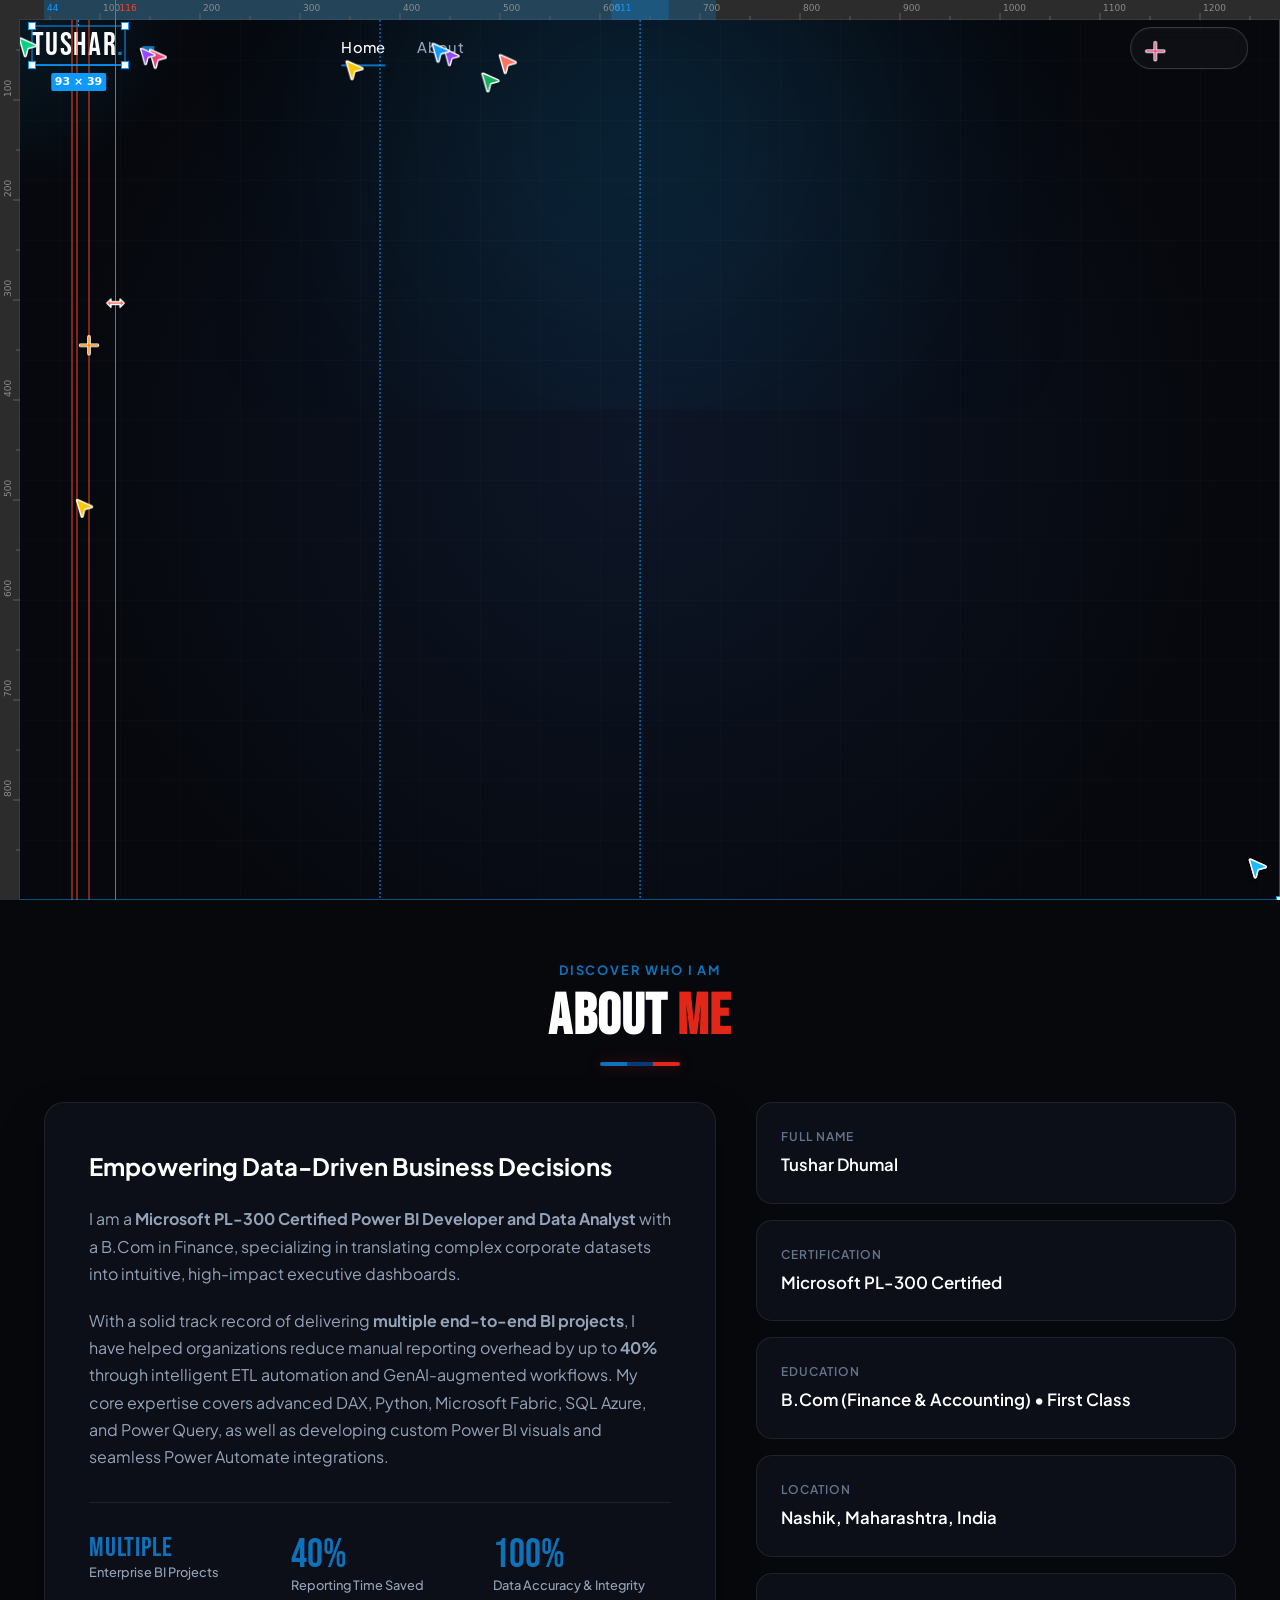
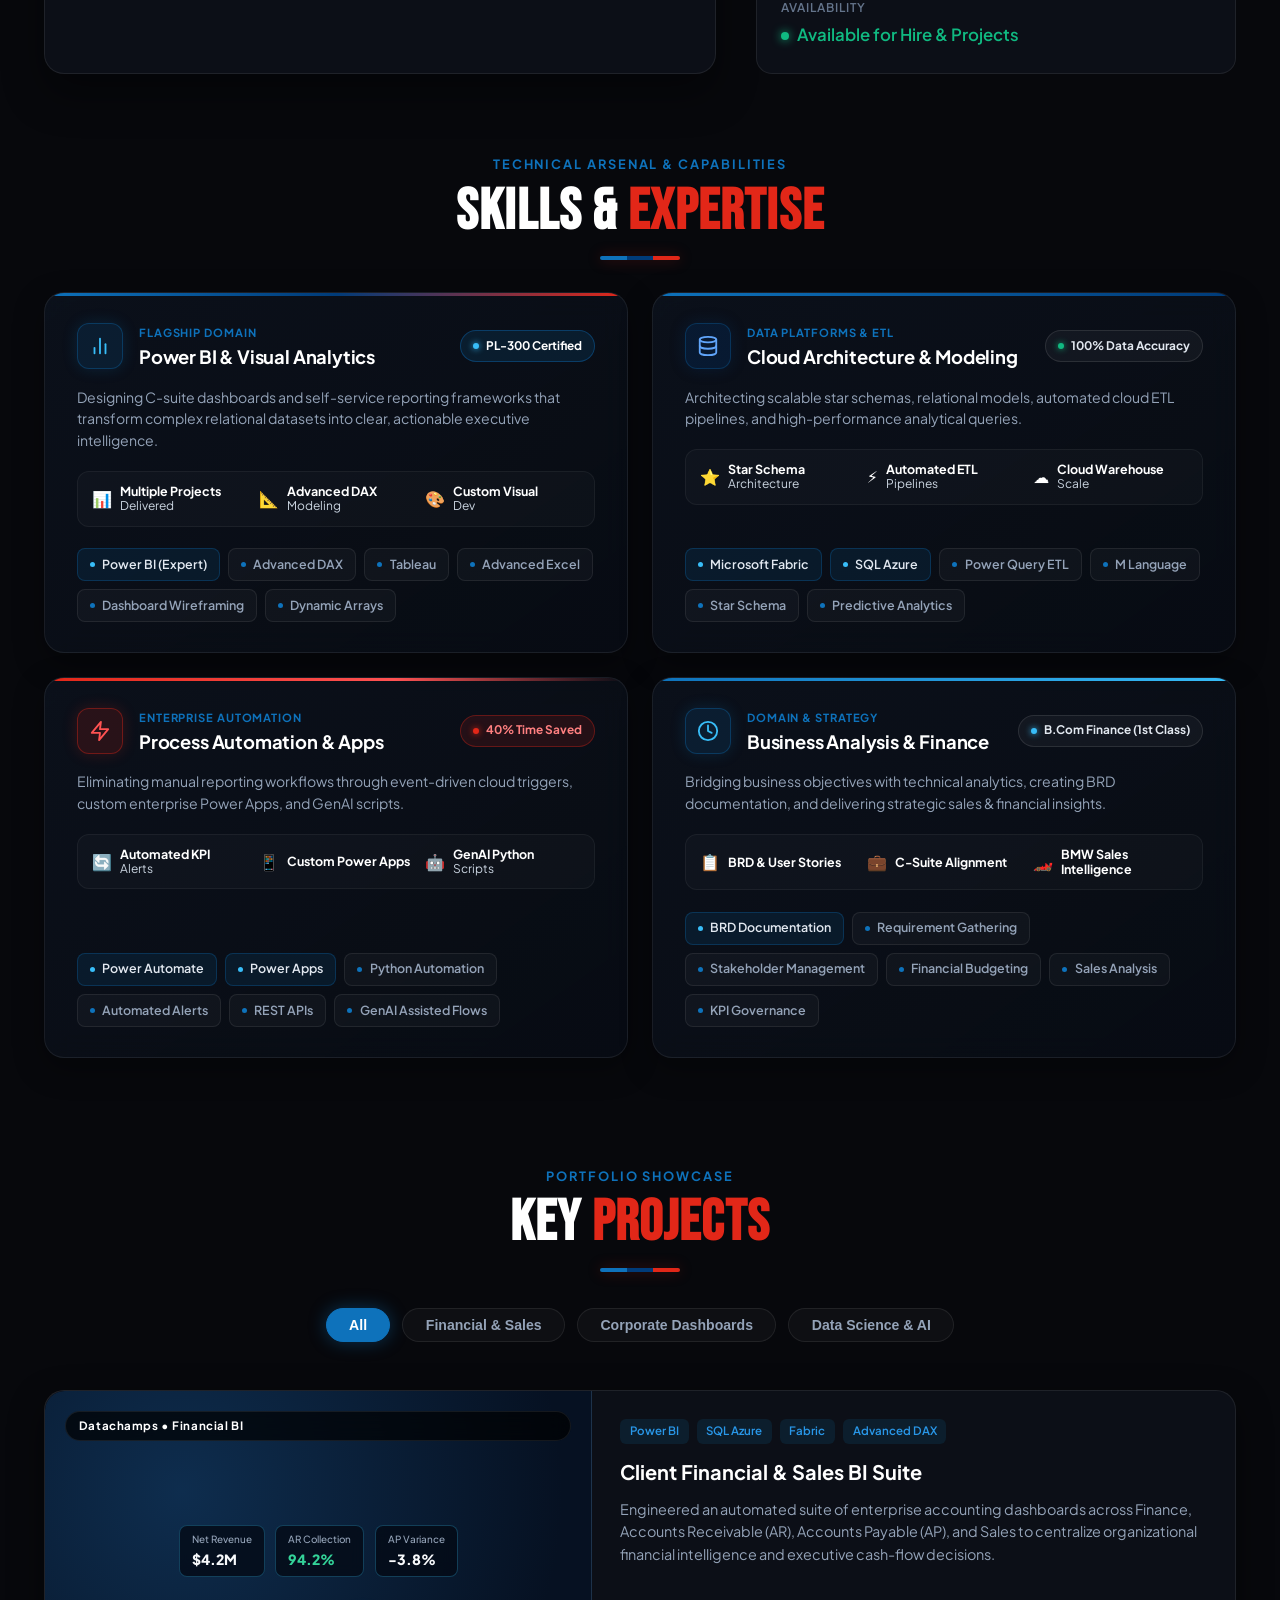
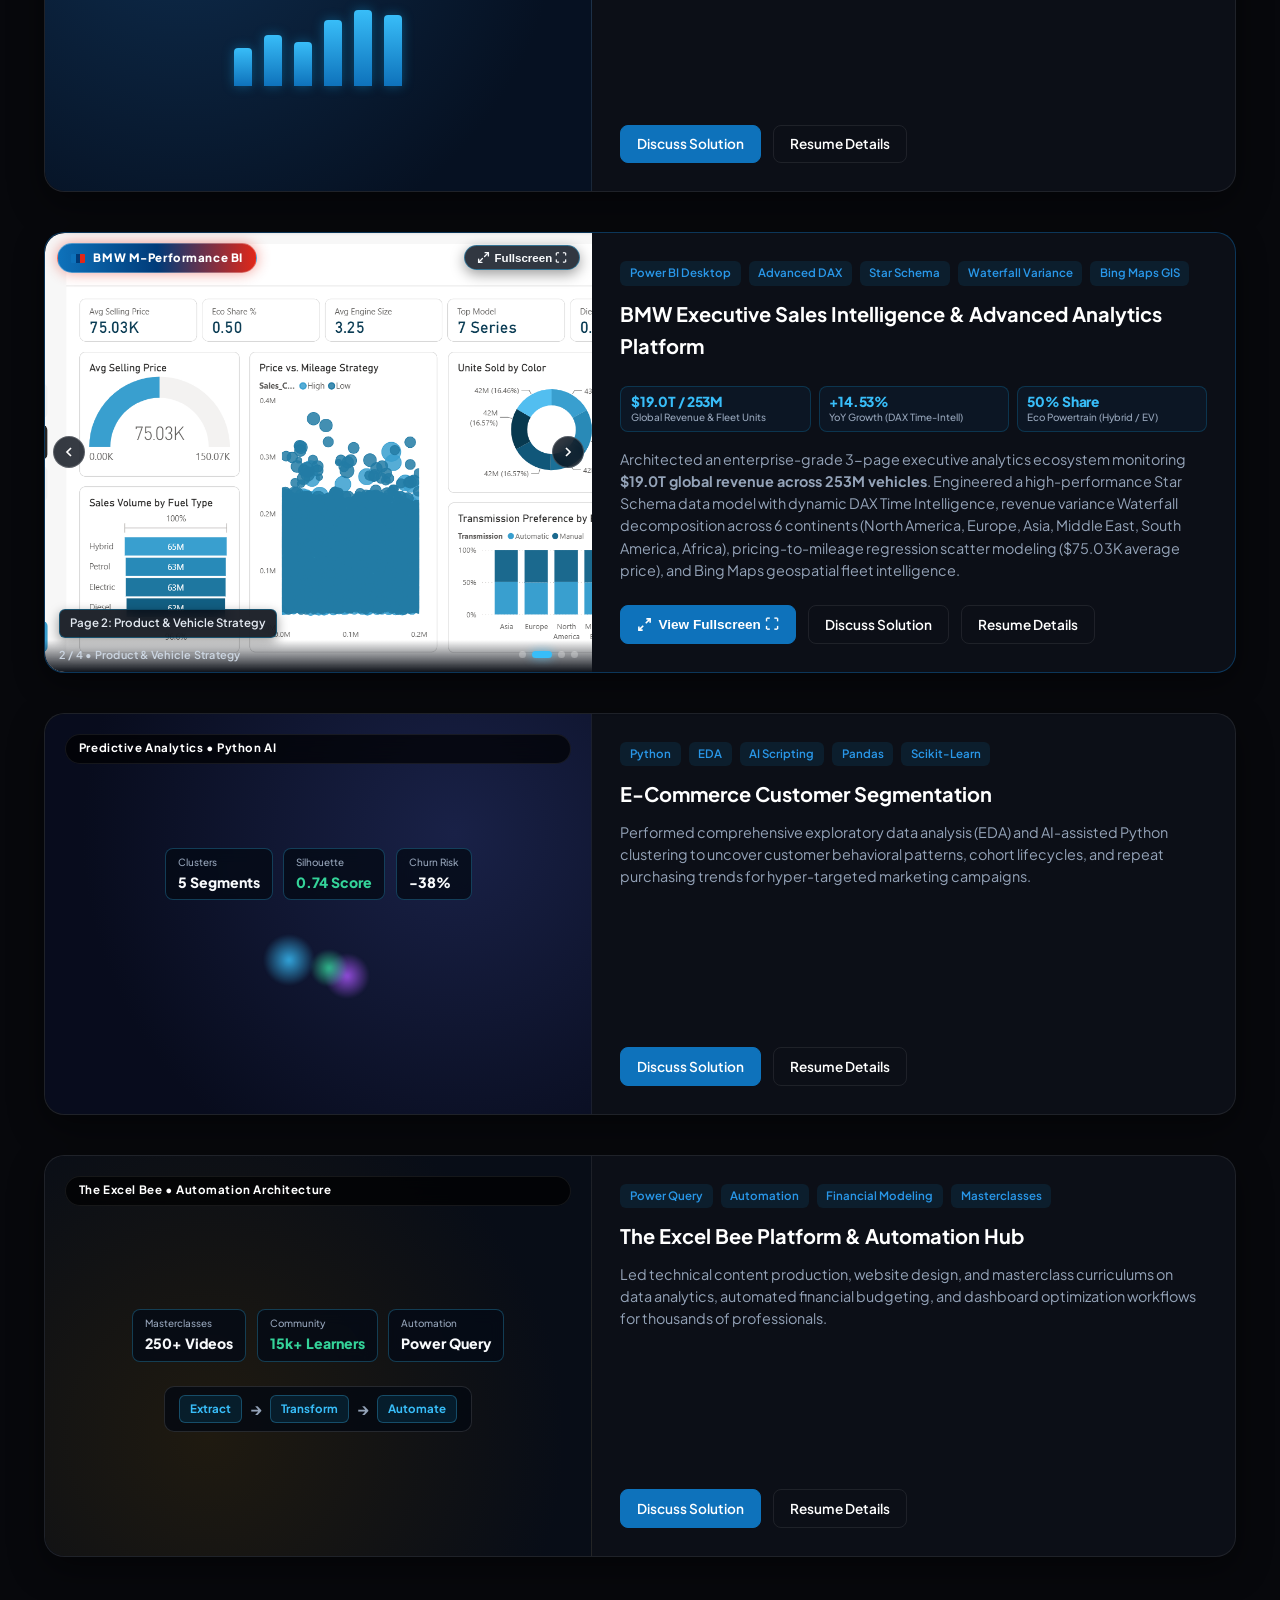
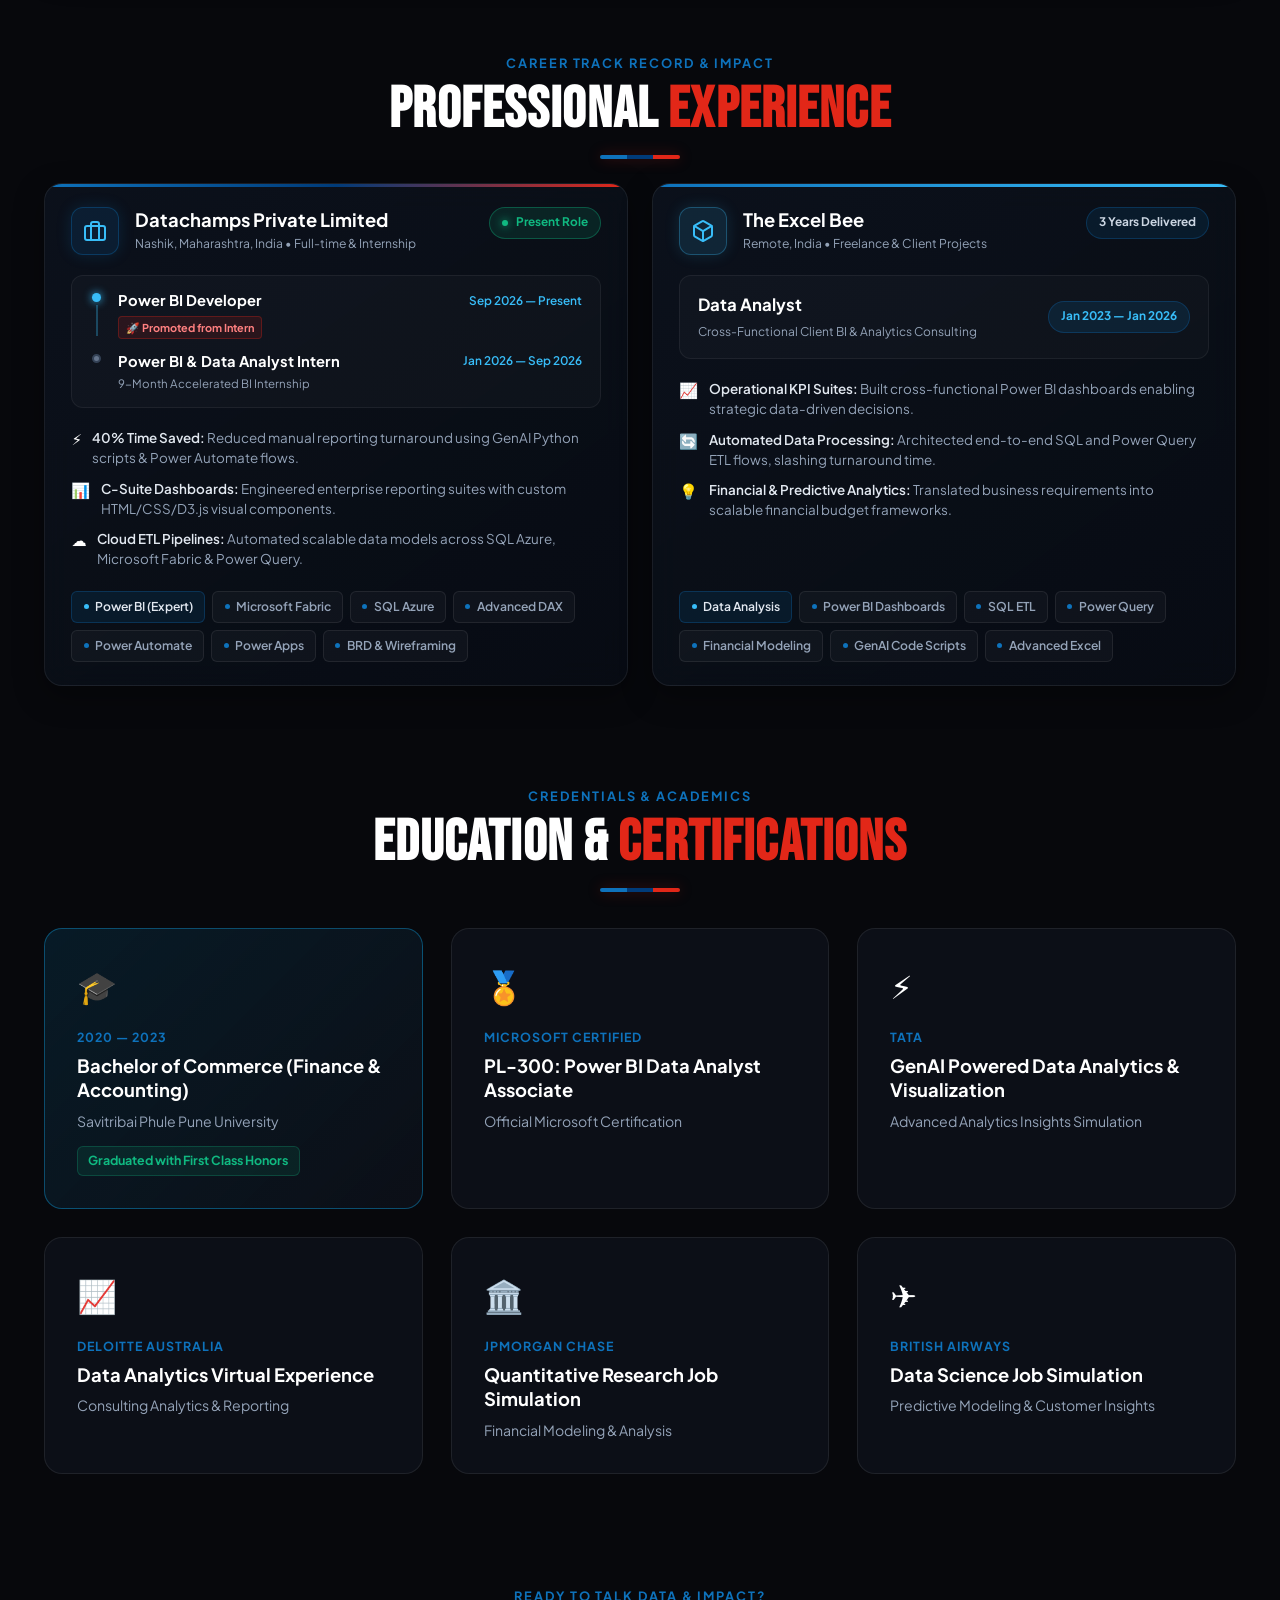
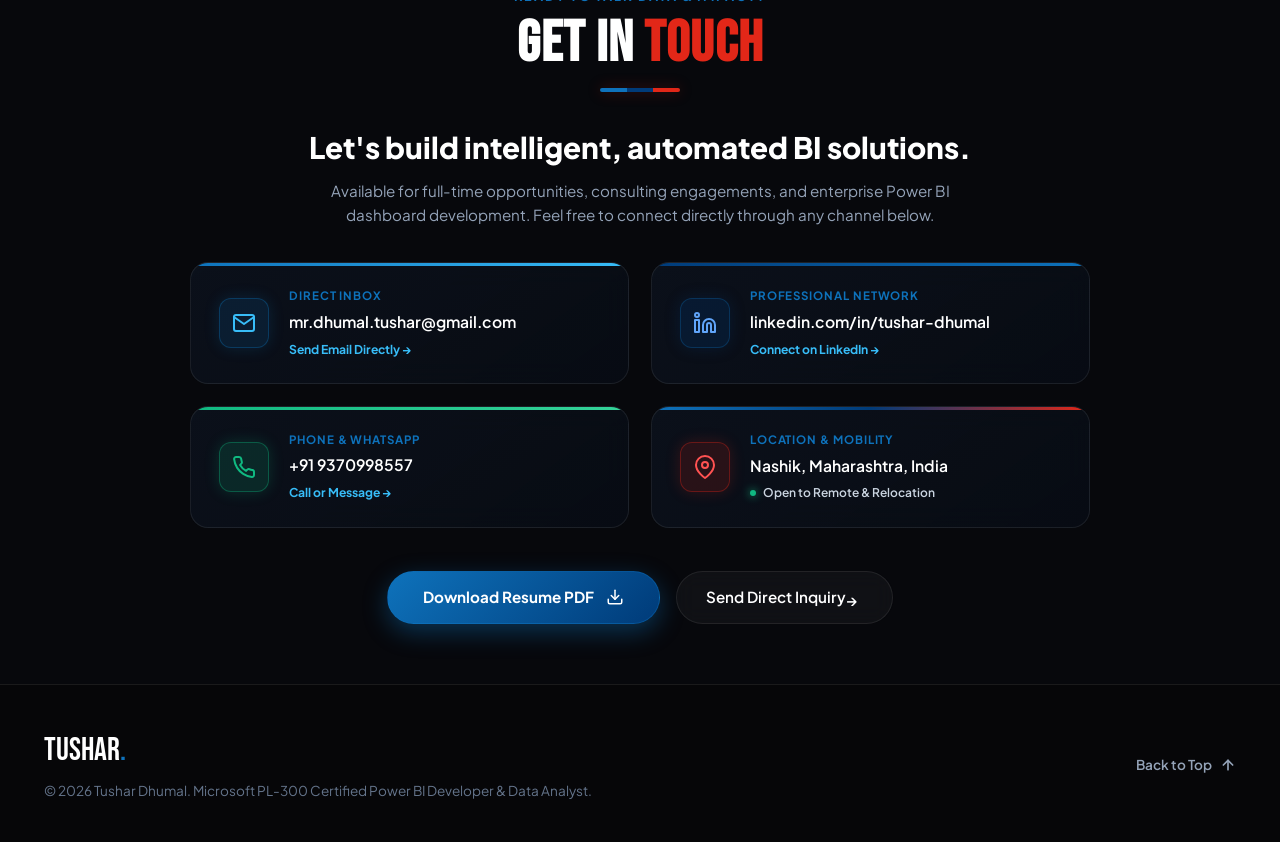
==== commit ebf0abcd: "feat: direct-start swarm rebuild with instant curtain, remove bottom HUD and sounds, optimize for mo" ====
--- a/index.html
+++ b/index.html
@@ -15,8 +15,28 @@
   
   <!-- Stylesheet -->
   <link rel="stylesheet" href="style.css">
+  <!-- Swarm Rebuild: Instant Dark Curtain - prevents initial flash of finished page -->
+  <style id="swarm-curtain-style">
+    #swarm-curtain {
+      position: fixed;
+      inset: 0;
+      width: 100vw;
+      height: 100vh;
+      background: #030712;
+      background-image: 
+        radial-gradient(rgba(14, 165, 233, 0.15) 1px, transparent 1px),
+        linear-gradient(rgba(255, 255, 255, 0.02) 1px, transparent 1px),
+        linear-gradient(90deg, rgba(255, 255, 255, 0.02) 1px, transparent 1px);
+      background-size: 32px 32px;
+      z-index: 2147483646;
+      pointer-events: none;
+      transition: opacity 0.4s ease;
+    }
+  </style>
 </head>
 <body>
+  <!-- Instant Swarm Curtain: Active immediately on page load/refresh -->
+  <div id="swarm-curtain"></div>
 
   <!-- Ambient Glow Background -->
   <div class="ambient-glow"></div>
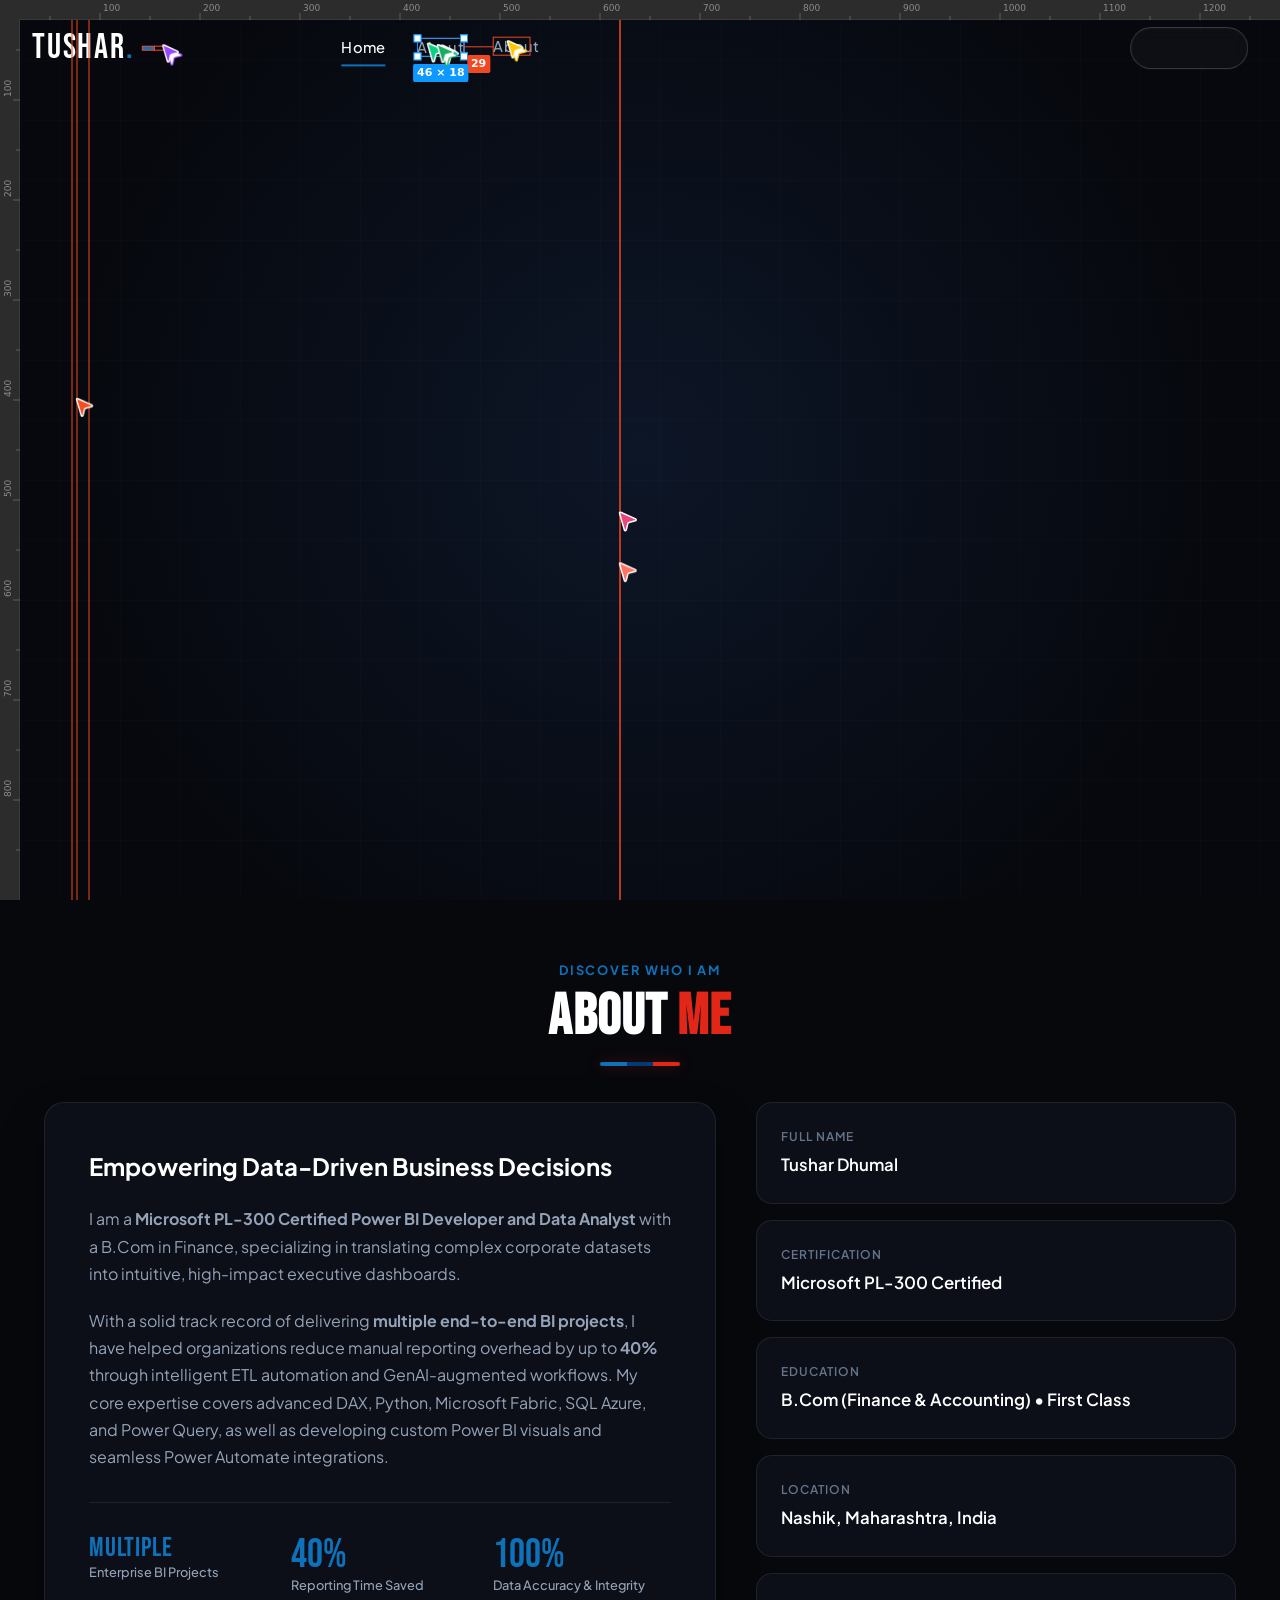
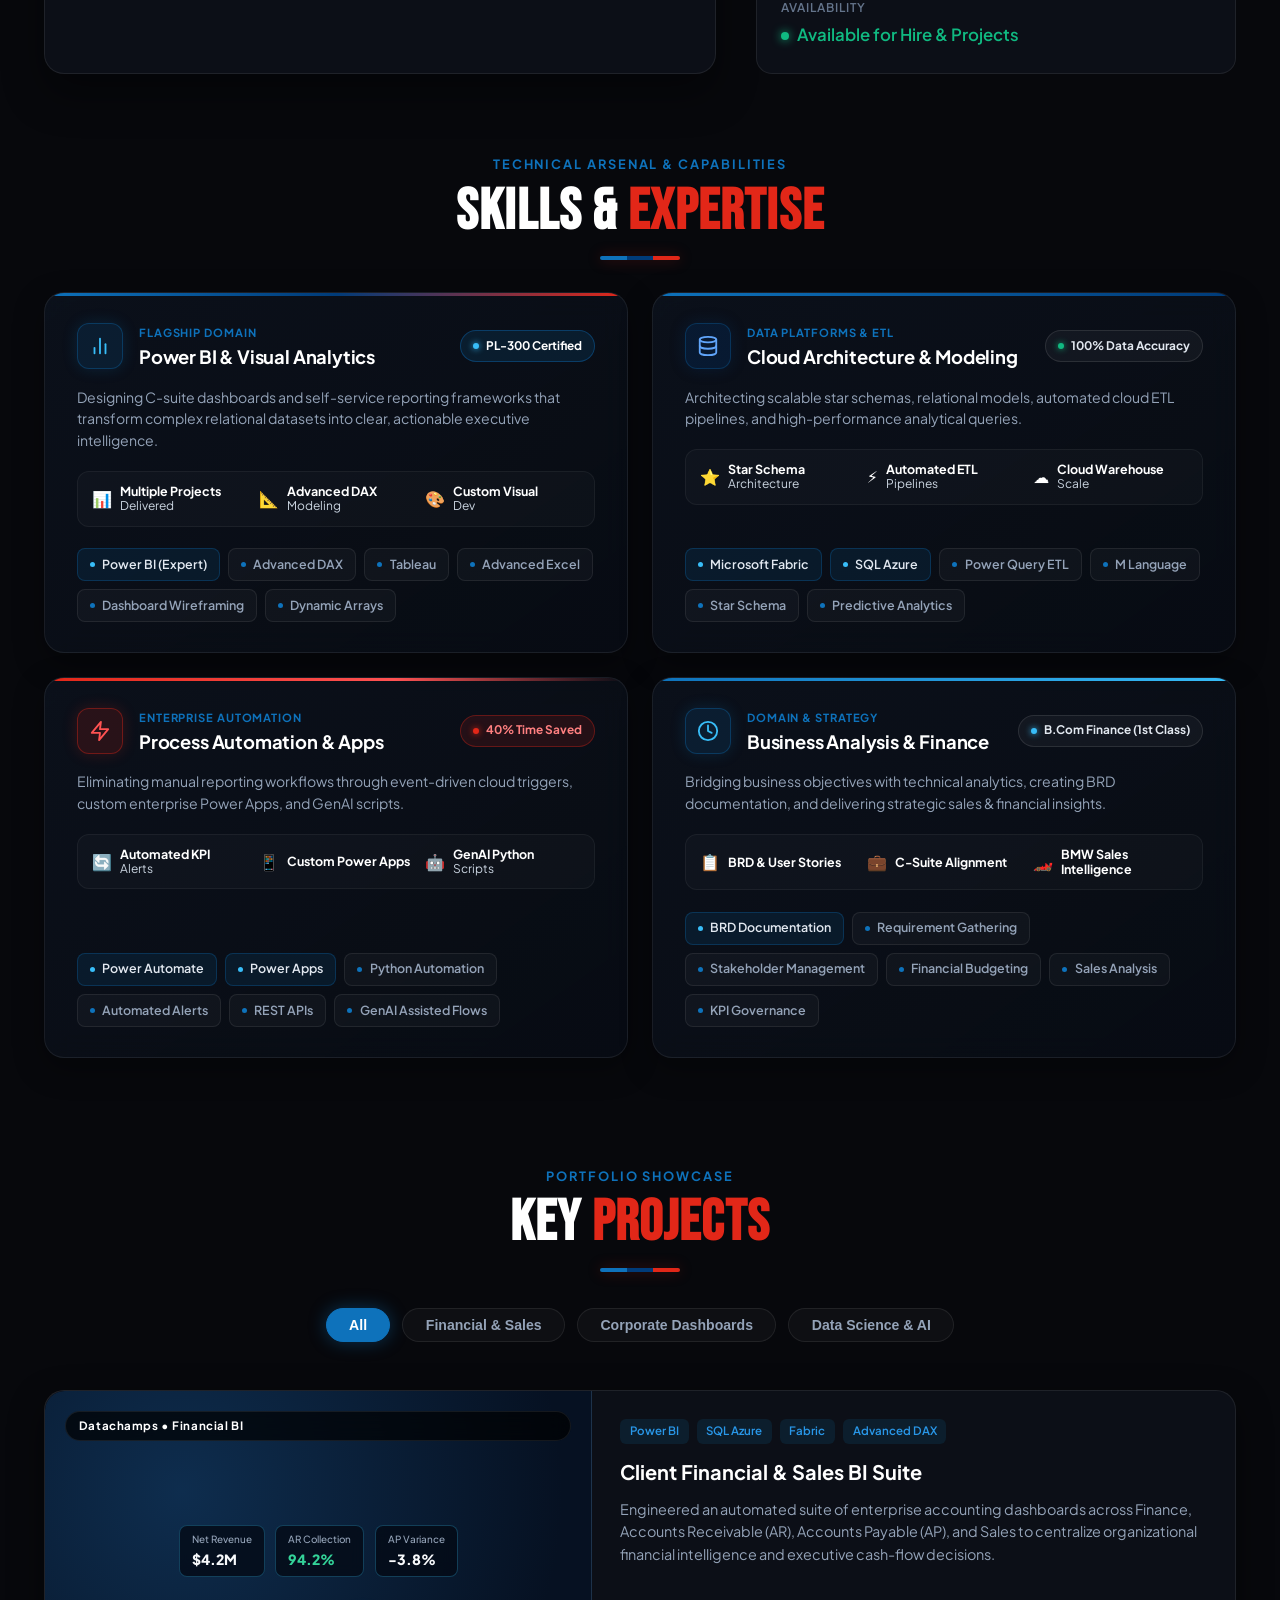
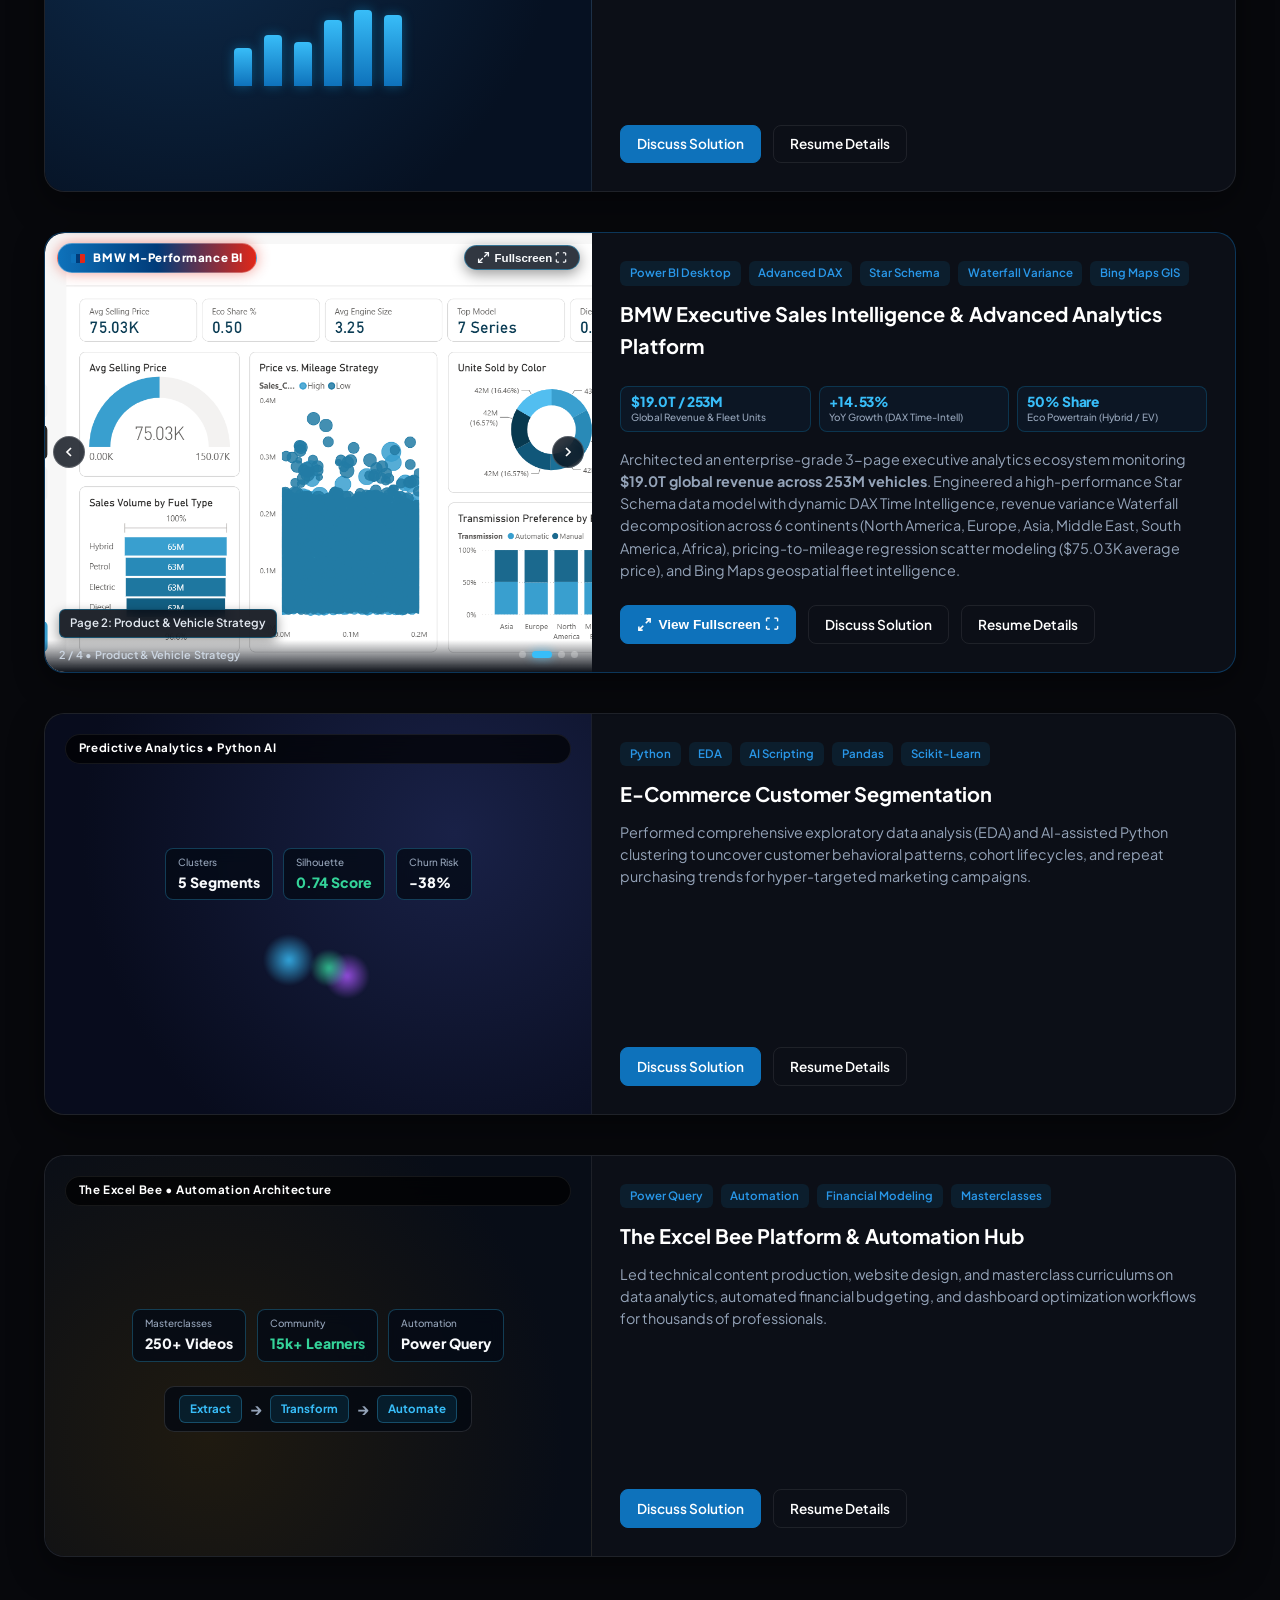
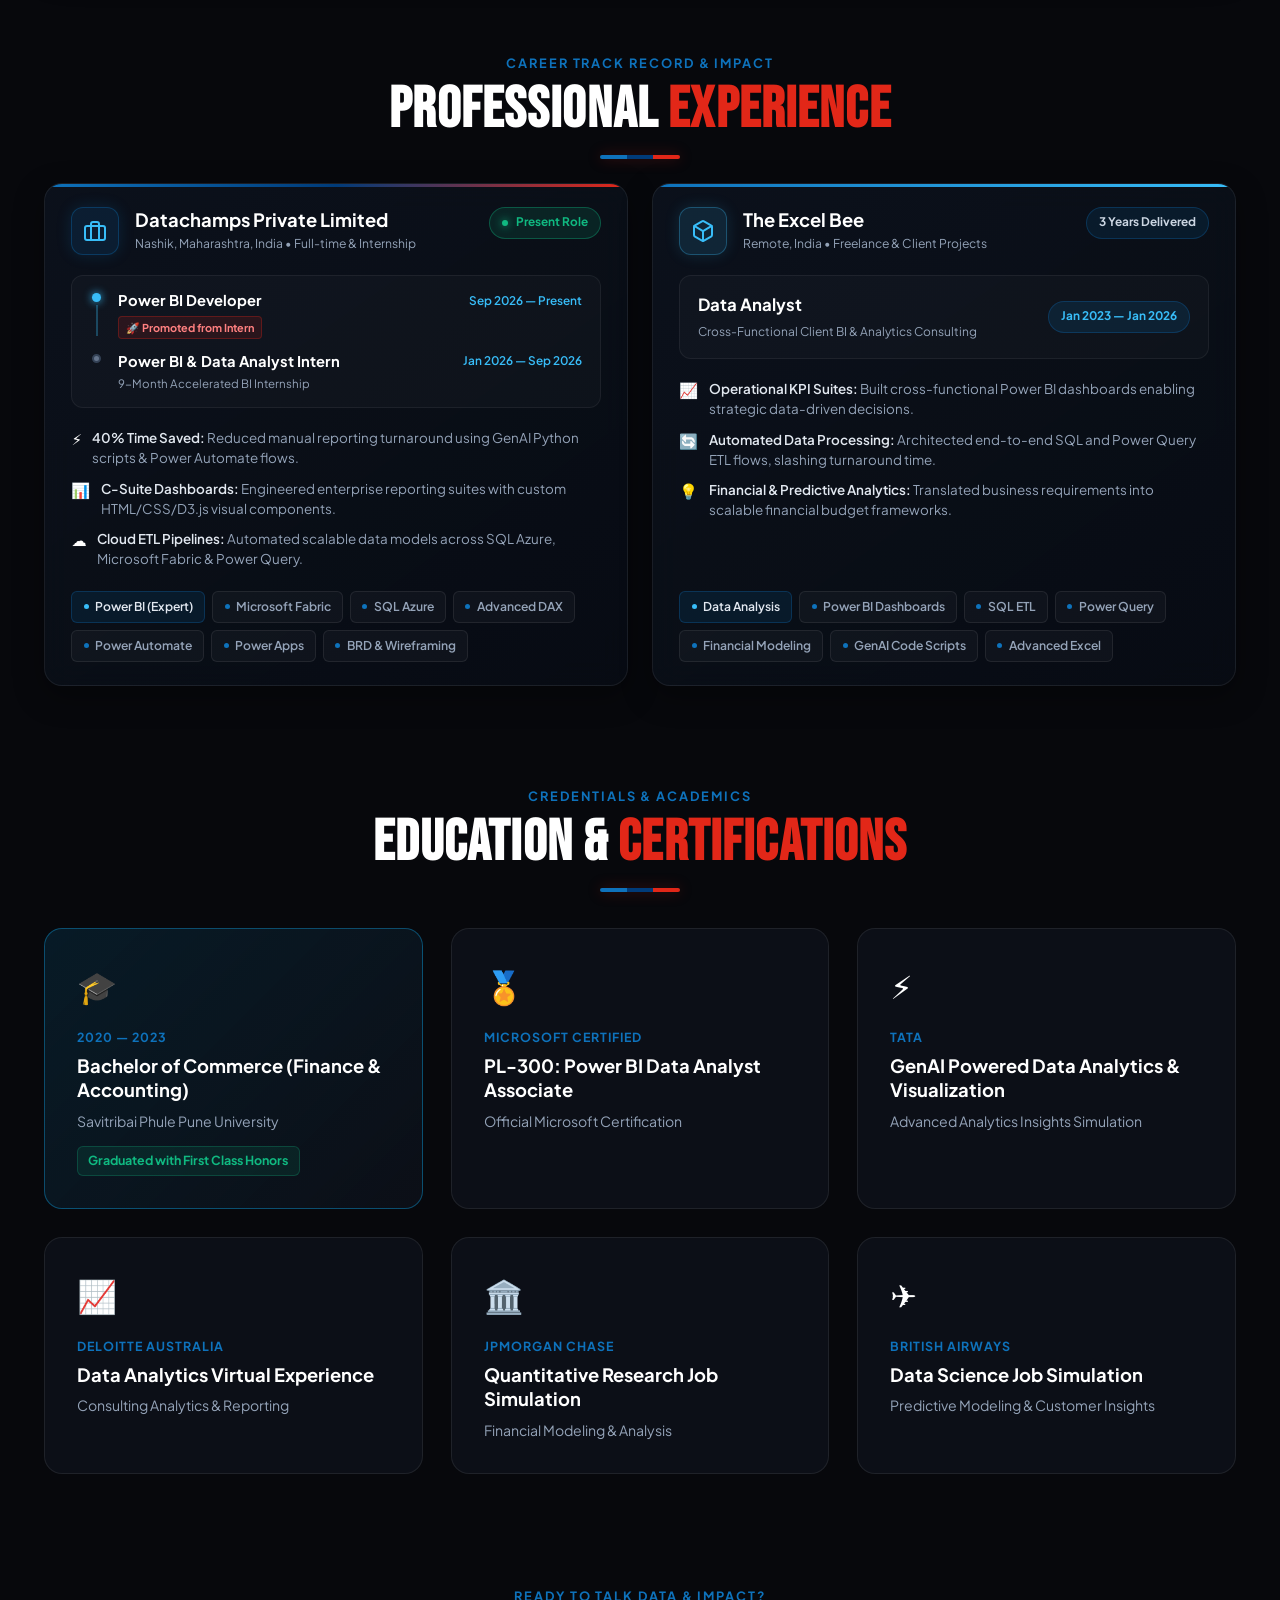
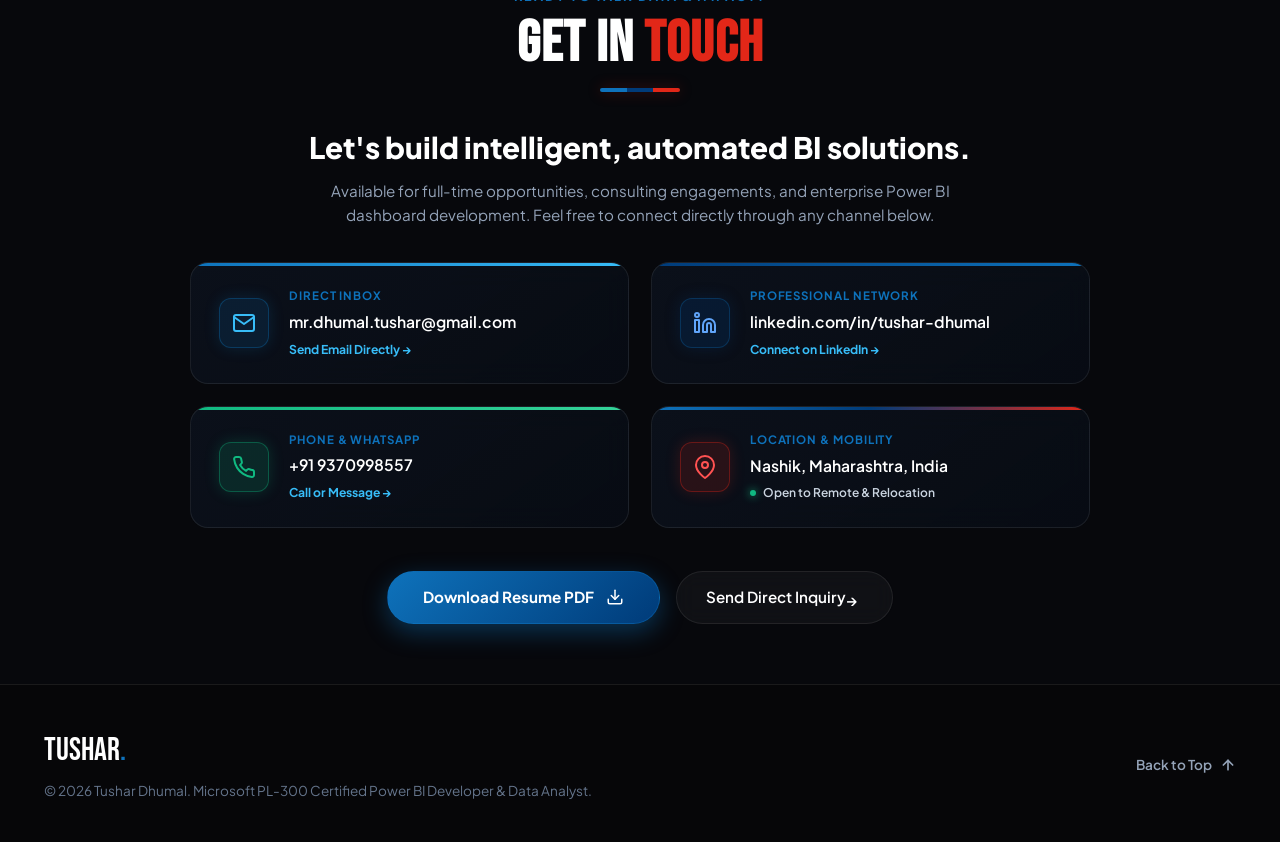
==== commit 36a7c10e: "fix: eliminate initial page flash, enable native 120Hz smooth scrolling, auto-remove arrows after el" ====
--- a/index.html
+++ b/index.html
@@ -30,7 +30,6 @@
       background-size: 32px 32px;
       z-index: 2147483646;
       pointer-events: none;
-      transition: opacity 0.4s ease;
     }
   </style>
 </head>
--- a/style.css
+++ b/style.css
@@ -46,6 +46,8 @@
   scroll-behavior: smooth;
   font-size: 16px;
   background-color: var(--bg-dark);
+  overflow-x: hidden;
+  max-width: 100vw;
 }
 
 body {
@@ -54,6 +56,7 @@
   color: var(--text-white);
   line-height: 1.6;
   overflow-x: hidden;
+  max-width: 100vw;
   position: relative;
   -webkit-font-smoothing: antialiased;
 }
@@ -255,12 +258,16 @@
   padding: 6rem 2rem 2rem;
   gap: 1.5rem;
   box-shadow: -10px 0 40px rgba(0, 0, 0, 0.8);
-  transition: right 0.4s cubic-bezier(0.16, 1, 0.3, 1);
+  transition: right 0.4s cubic-bezier(0.16, 1, 0.3, 1), visibility 0.4s;
   border-left: 1px solid var(--border-light);
+  visibility: hidden;
+  pointer-events: none;
 }
 
 .mobile-menu.open {
   right: 0;
+  visibility: visible;
+  pointer-events: auto;
 }
 
 .mob-link {
@@ -3548,19 +3555,68 @@
    MOBILE & TABLET PRECISION RESPONSIVE ARCHITECTURE
    ========================================================================== */
 @media (max-width: 768px) {
+  html, body {
+    overflow-x: hidden !important;
+    max-width: 100vw !important;
+  }
+
+  .navbar {
+    padding: 0.85rem 1.25rem !important;
+    max-width: 100vw !important;
+  }
+
+  .nav-container {
+    padding: 0 !important;
+    width: 100% !important;
+    max-width: 100% !important;
+  }
+
+  .container {
+    padding: 0 1rem !important;
+    max-width: 100vw !important;
+    overflow-x: hidden !important;
+  }
+
   /* Mobile Single-Column Project Cards */
   .project-card {
     grid-template-columns: 1fr !important;
     min-height: auto !important;
+    width: 100% !important;
+    max-width: 100% !important;
+    overflow: hidden !important;
   }
 
   .project-banner,
   .project-carousel-banner {
-    height: 240px !important;
-    min-height: 240px !important;
+    width: 100% !important;
+    max-width: 100% !important;
+    height: 220px !important;
+    min-height: 220px !important;
     border-radius: 20px 20px 0 0 !important;
     border-right: none !important;
     border-bottom: 1px solid rgba(255, 255, 255, 0.08) !important;
+    overflow: hidden !important;
+  }
+
+  .carousel-track-wrapper,
+  .carousel-slides,
+  .carousel-slide,
+  .carousel-slide img {
+    width: 100% !important;
+    max-width: 100% !important;
+    box-sizing: border-box !important;
+  }
+
+  .portrait-glow {
+    width: 80vw !important;
+    max-width: 320px !important;
+    height: 350px !important;
+  }
+
+  .ambient-glow {
+    width: 90vw !important;
+    max-width: 400px !important;
+    height: 350px !important;
   }
 
   .project-body {
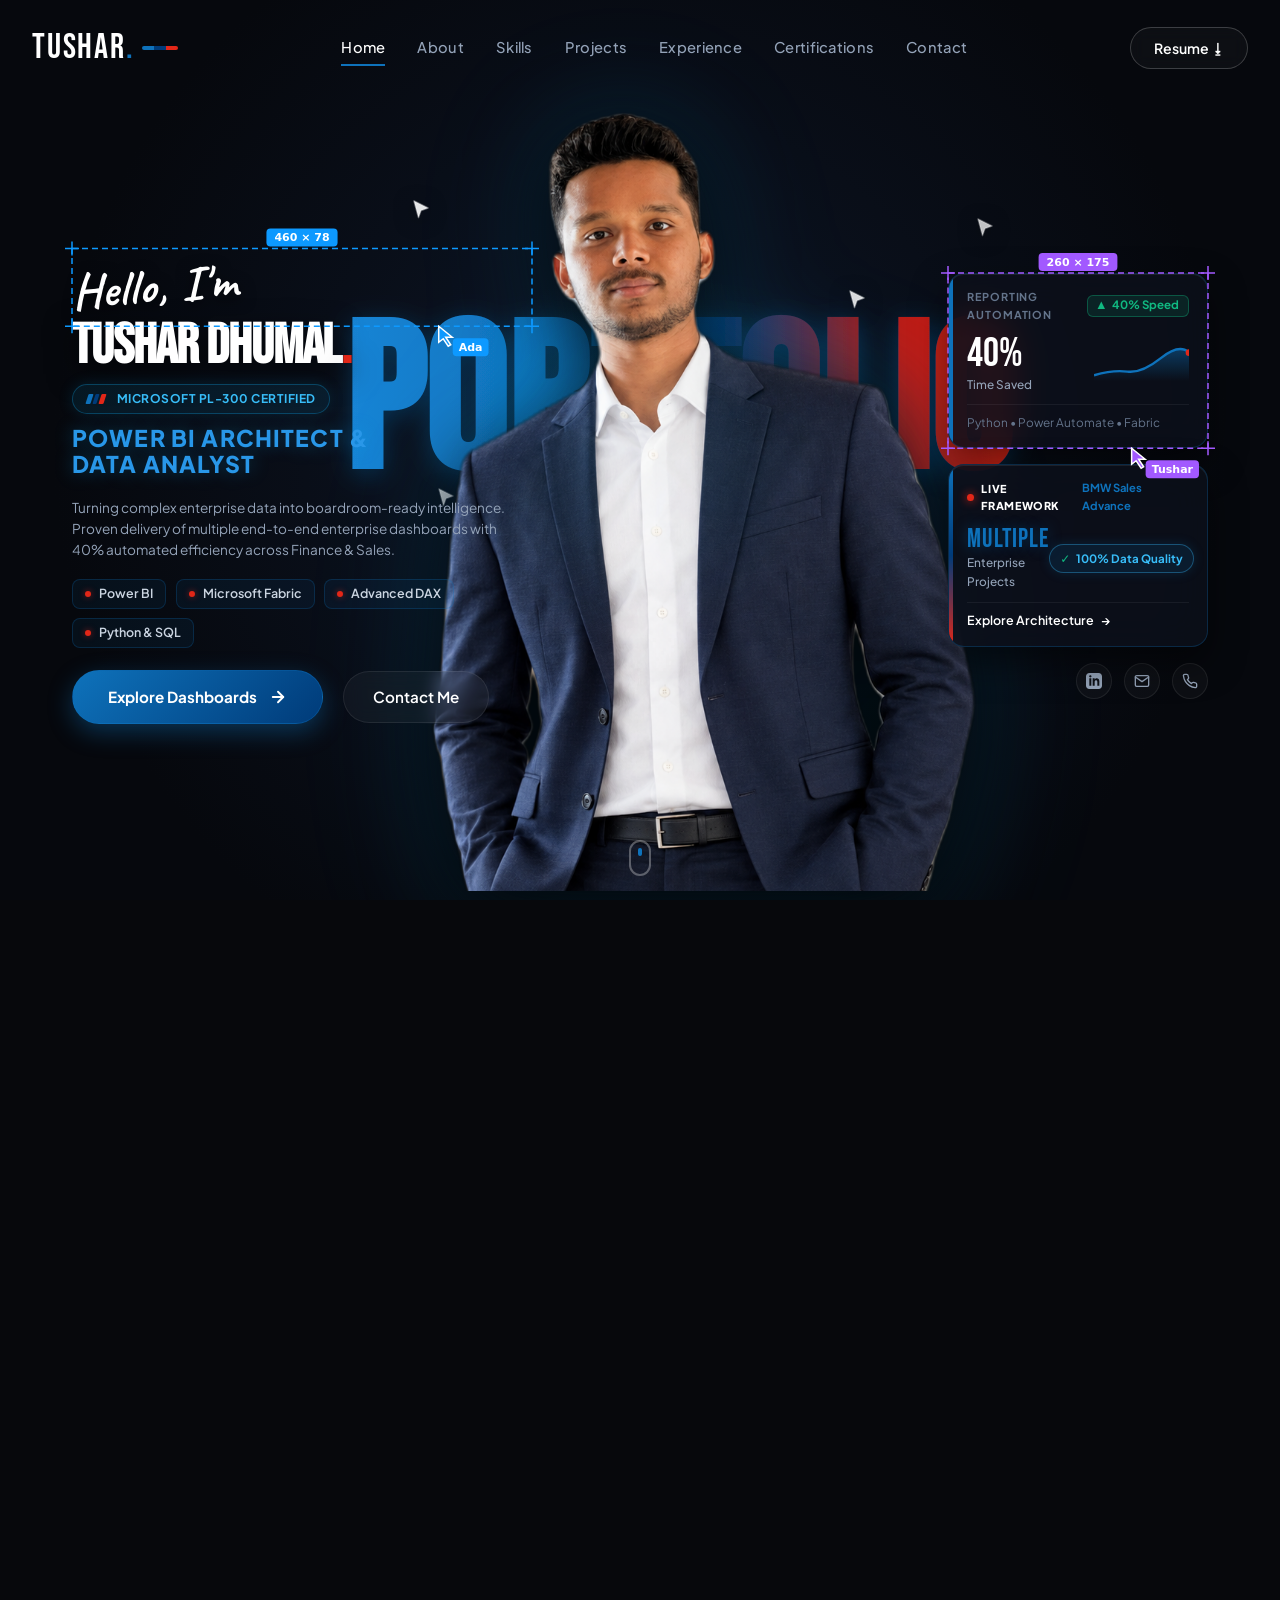
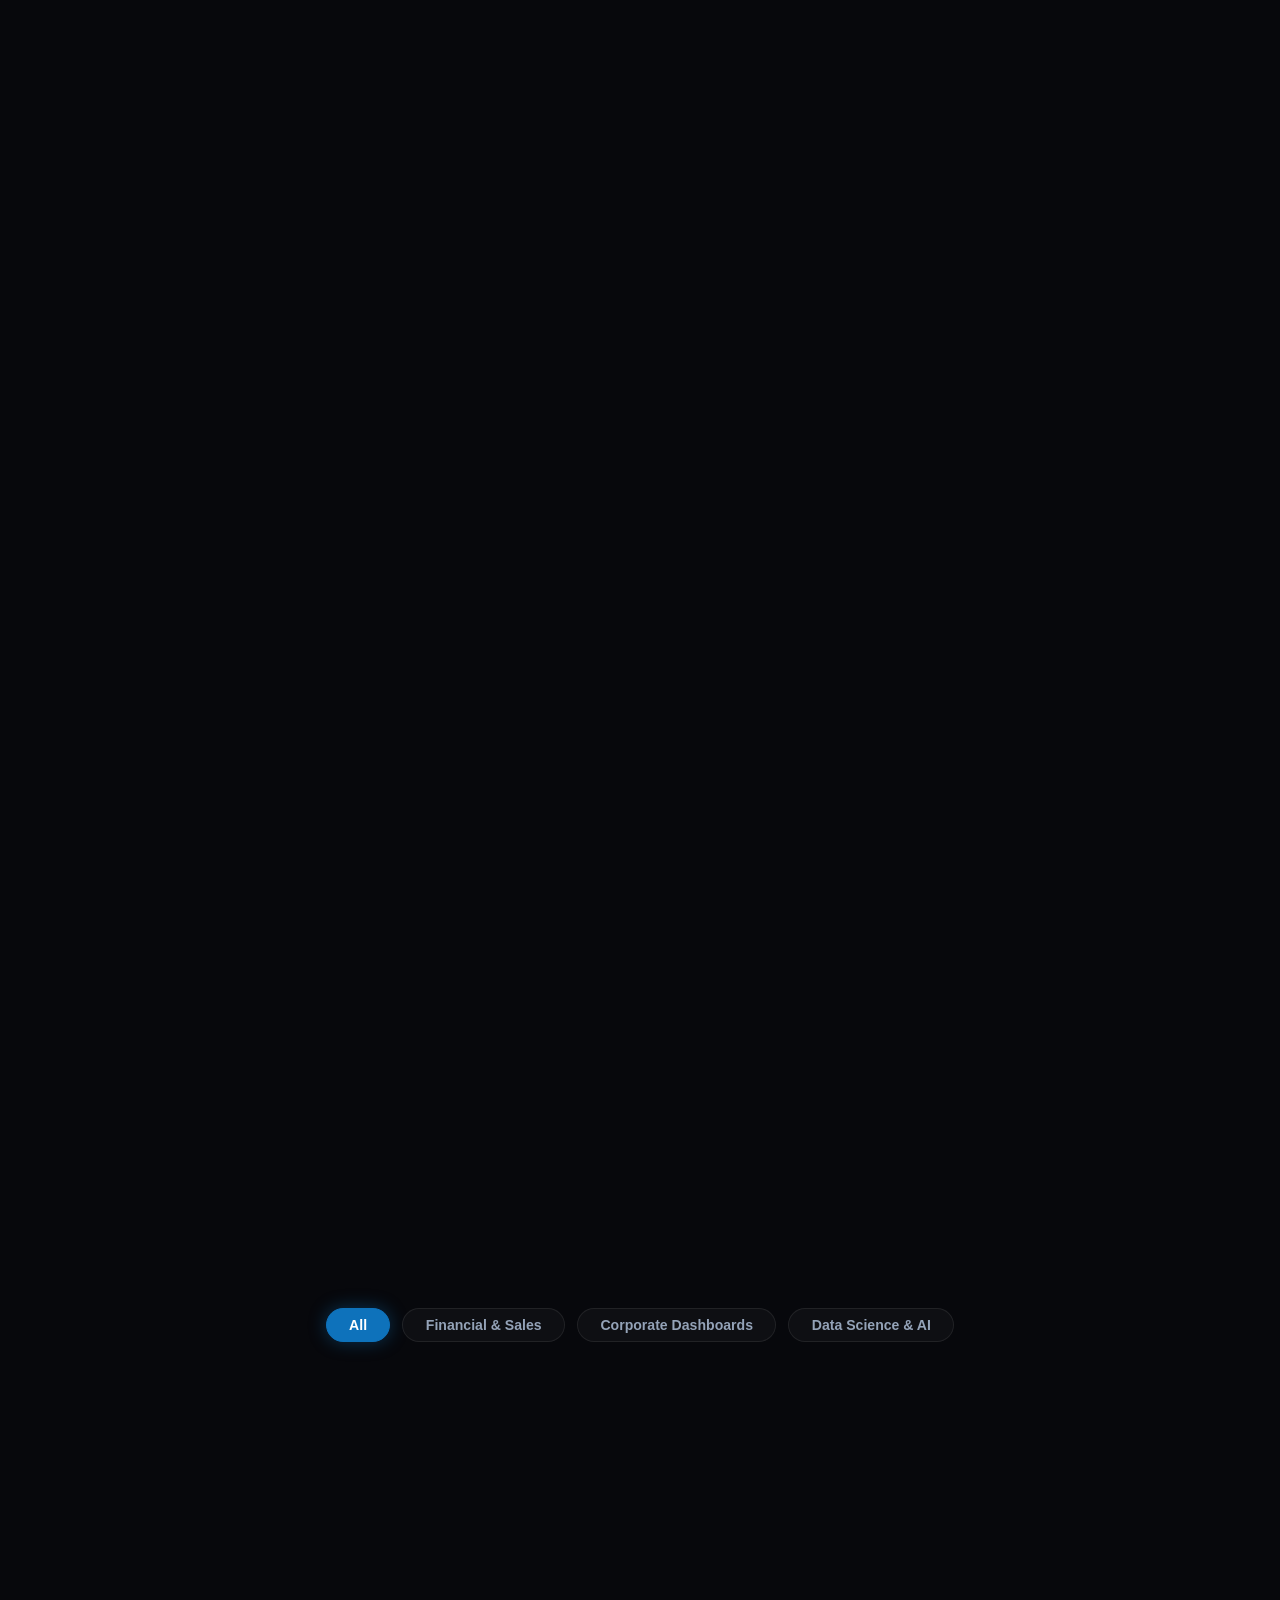
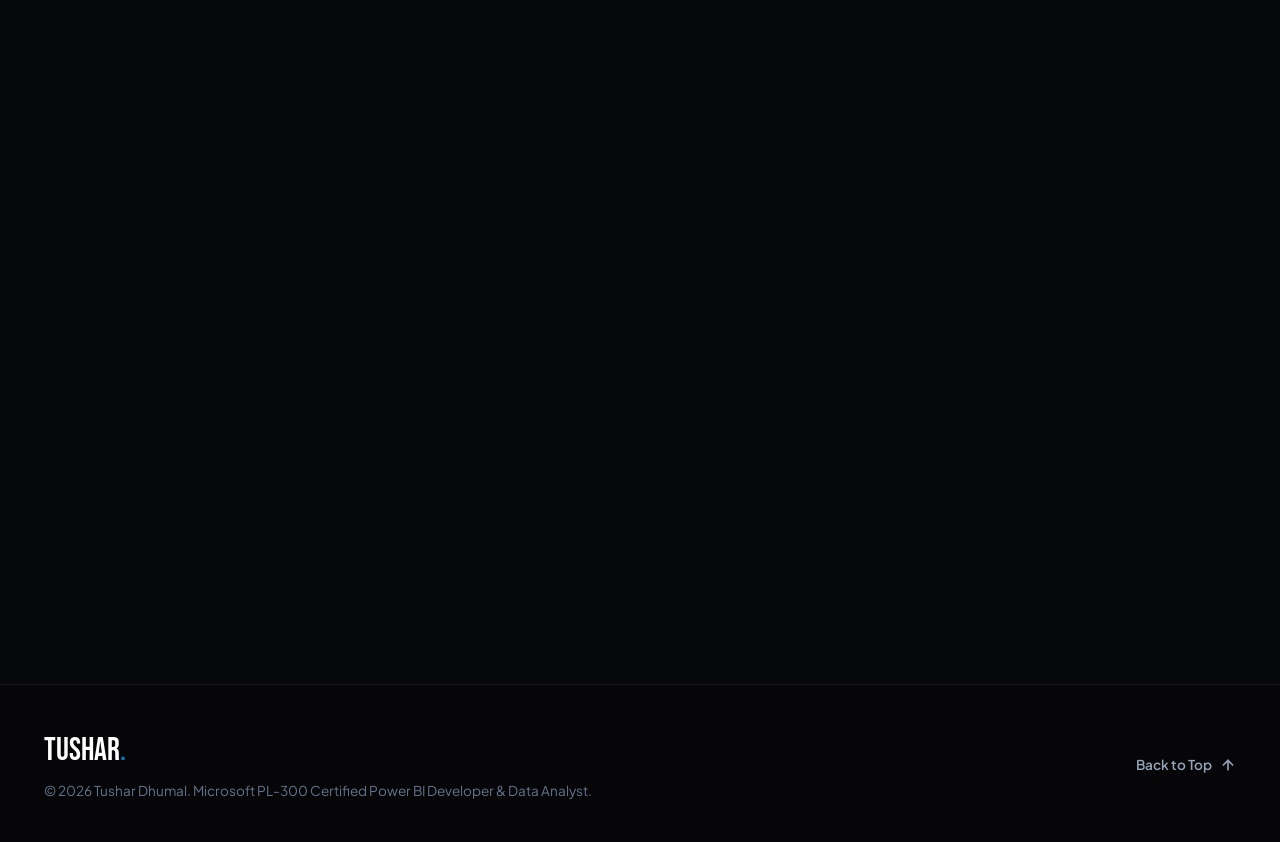
==== commit 6c339773: "feat: complete native real-element swarm rebuild, eliminate bottom HUD menu and sounds, enable 120Hz" ====
--- a/index.html
+++ b/index.html
@@ -15,27 +15,8 @@
   
   <!-- Stylesheet -->
   <link rel="stylesheet" href="style.css">
-  <!-- Swarm Rebuild: Instant Dark Curtain - prevents initial flash of finished page -->
-  <style id="swarm-curtain-style">
-    #swarm-curtain {
-      position: fixed;
-      inset: 0;
-      width: 100vw;
-      height: 100vh;
-      background: #030712;
-      background-image: 
-        radial-gradient(rgba(14, 165, 233, 0.15) 1px, transparent 1px),
-        linear-gradient(rgba(255, 255, 255, 0.02) 1px, transparent 1px),
-        linear-gradient(90deg, rgba(255, 255, 255, 0.02) 1px, transparent 1px);
-      background-size: 32px 32px;
-      z-index: 2147483646;
-      pointer-events: none;
-    }
-  </style>
 </head>
 <body>
-  <!-- Instant Swarm Curtain: Active immediately on page load/refresh -->
-  <div id="swarm-curtain"></div>
 
   <!-- Ambient Glow Background -->
   <div class="ambient-glow"></div>
--- a/style.css
+++ b/style.css
@@ -84,6 +84,24 @@
   background-size: 60px 60px;
   pointer-events: none;
   z-index: 0;
+}
+
+/* Swarm Real-Element Blueprint Rebuild State */
+.swarm-target {
+  opacity: 0;
+  transform: translateY(18px) scale(0.985);
+  transition: opacity 0.45s cubic-bezier(0.16, 1, 0.3, 1), transform 0.45s cubic-bezier(0.16, 1, 0.3, 1);
+  will-change: opacity, transform;
+}
+
+.swarm-target.swarm-building {
+  opacity: 0.5;
+  transform: translateY(6px) scale(0.995);
+}
+
+.swarm-target.swarm-built {
+  opacity: 1 !important;
+  transform: none !important;
 }
 
 /* Subtle Cursor Glow Follower */
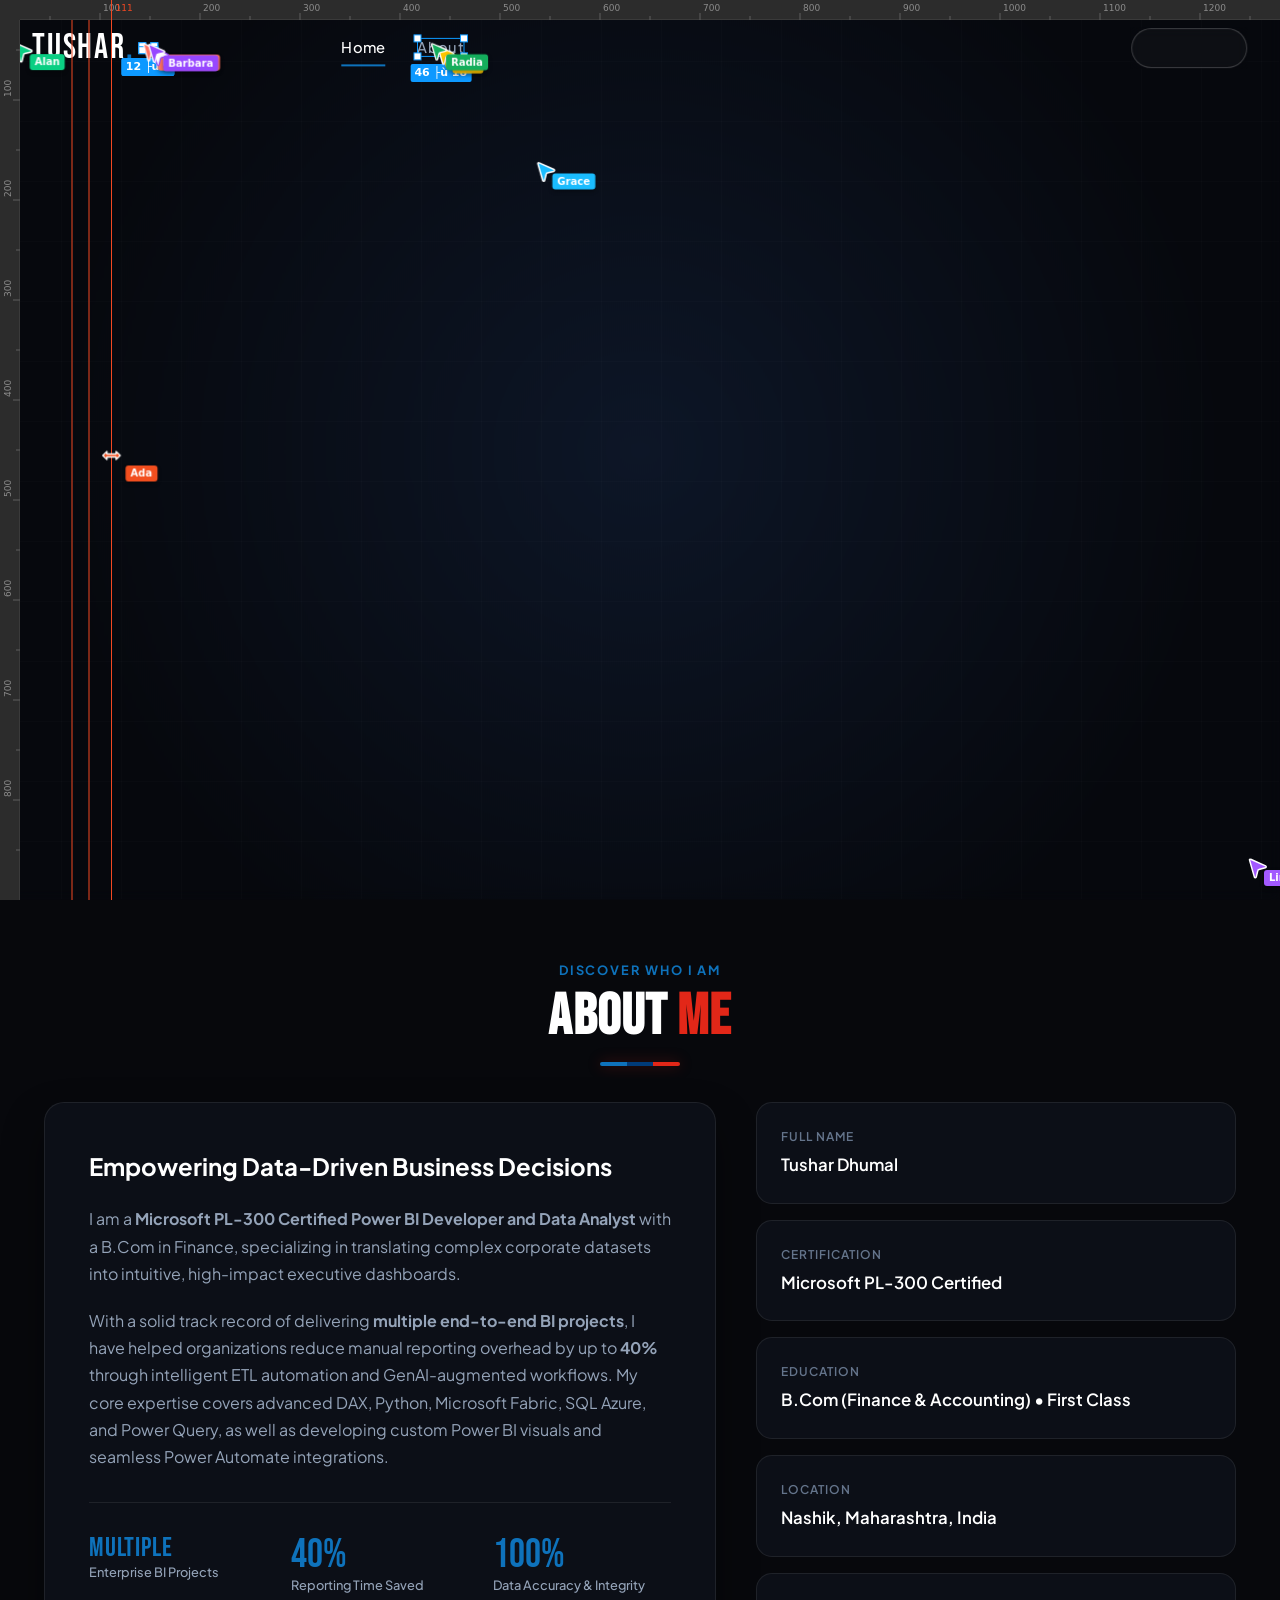
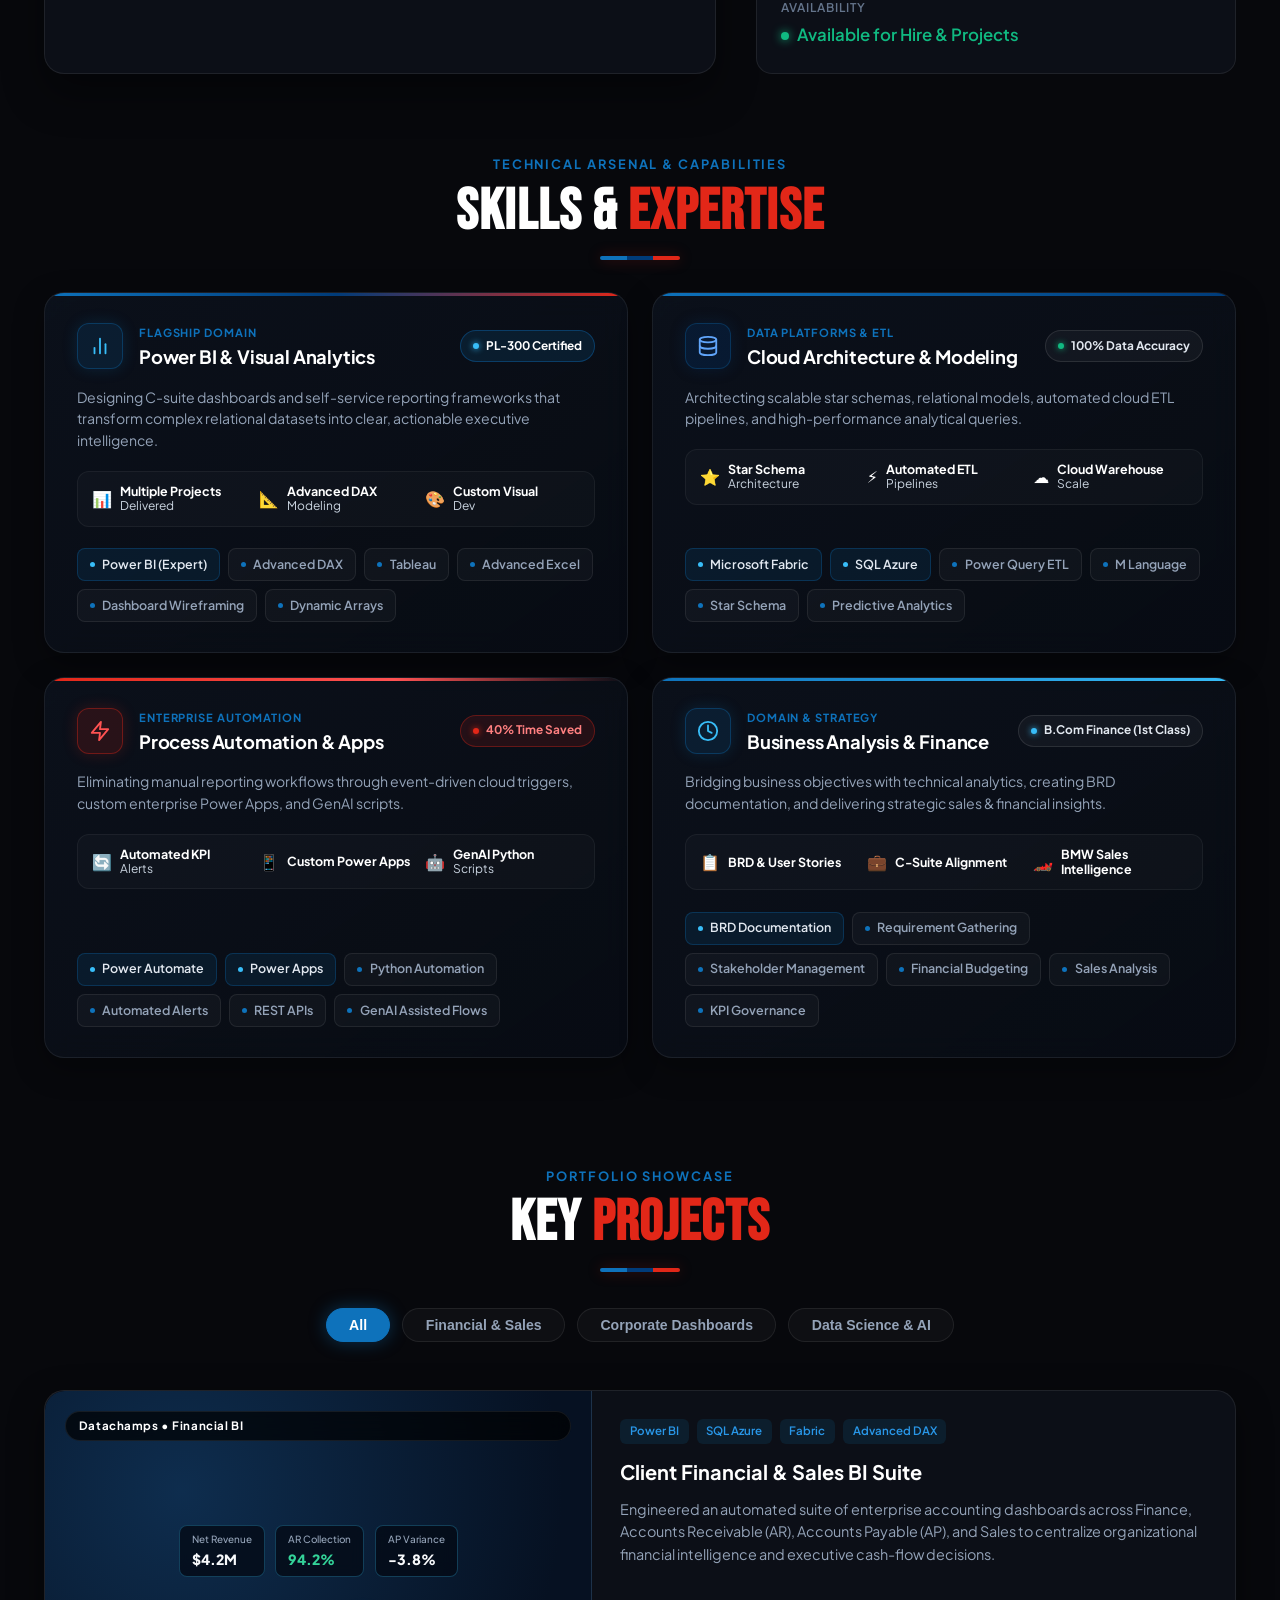
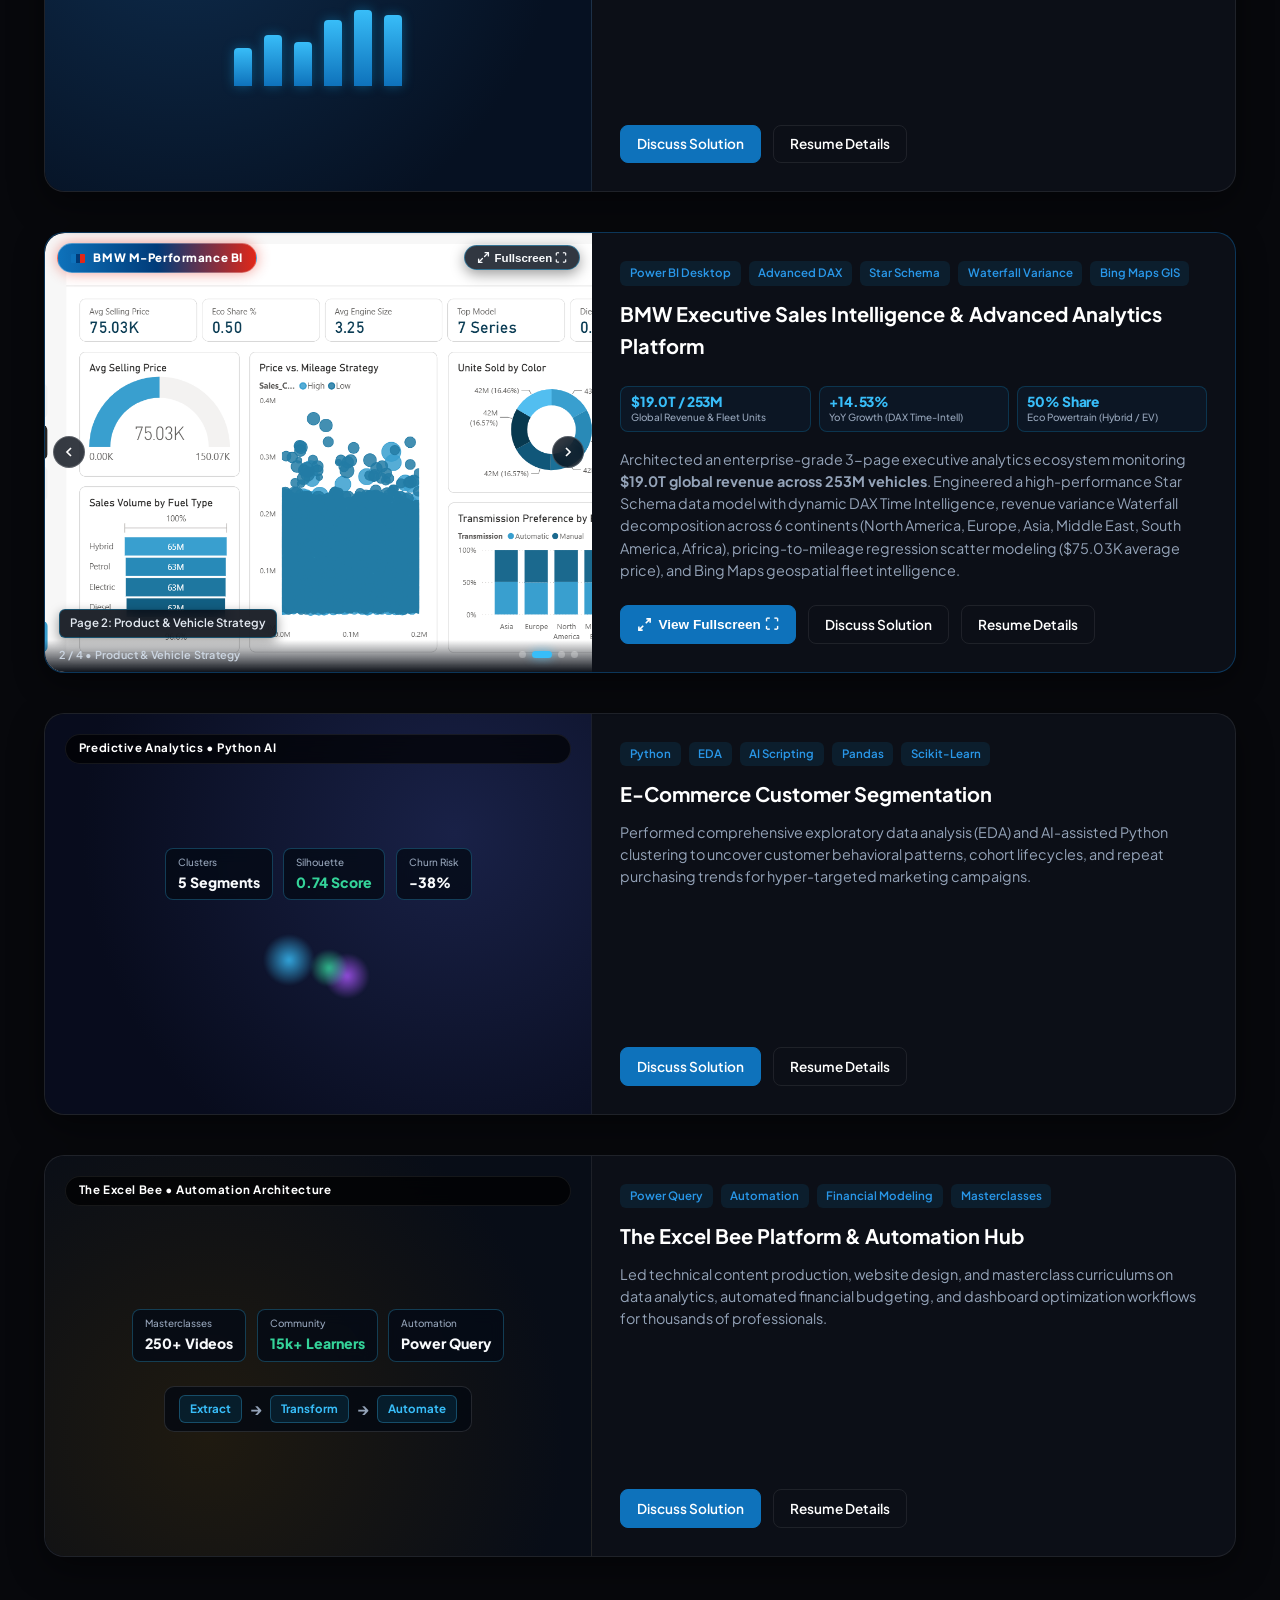
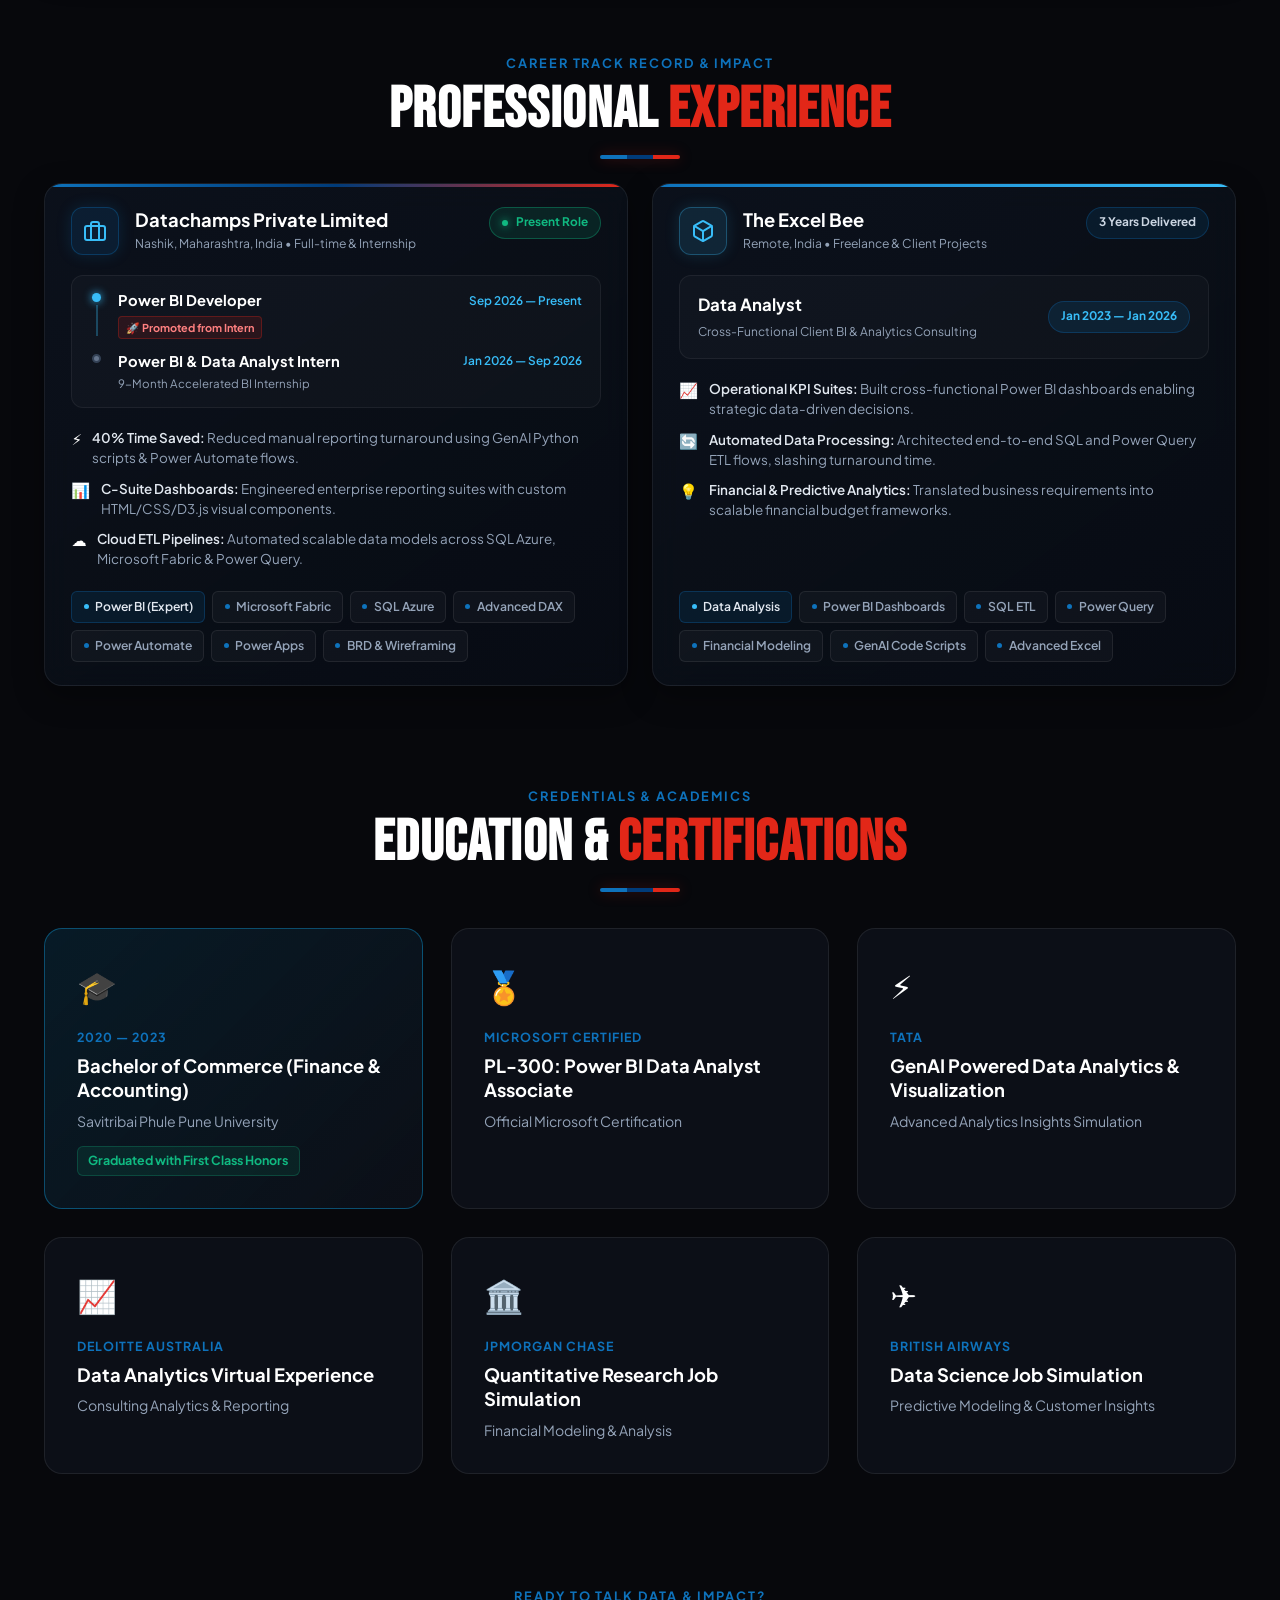
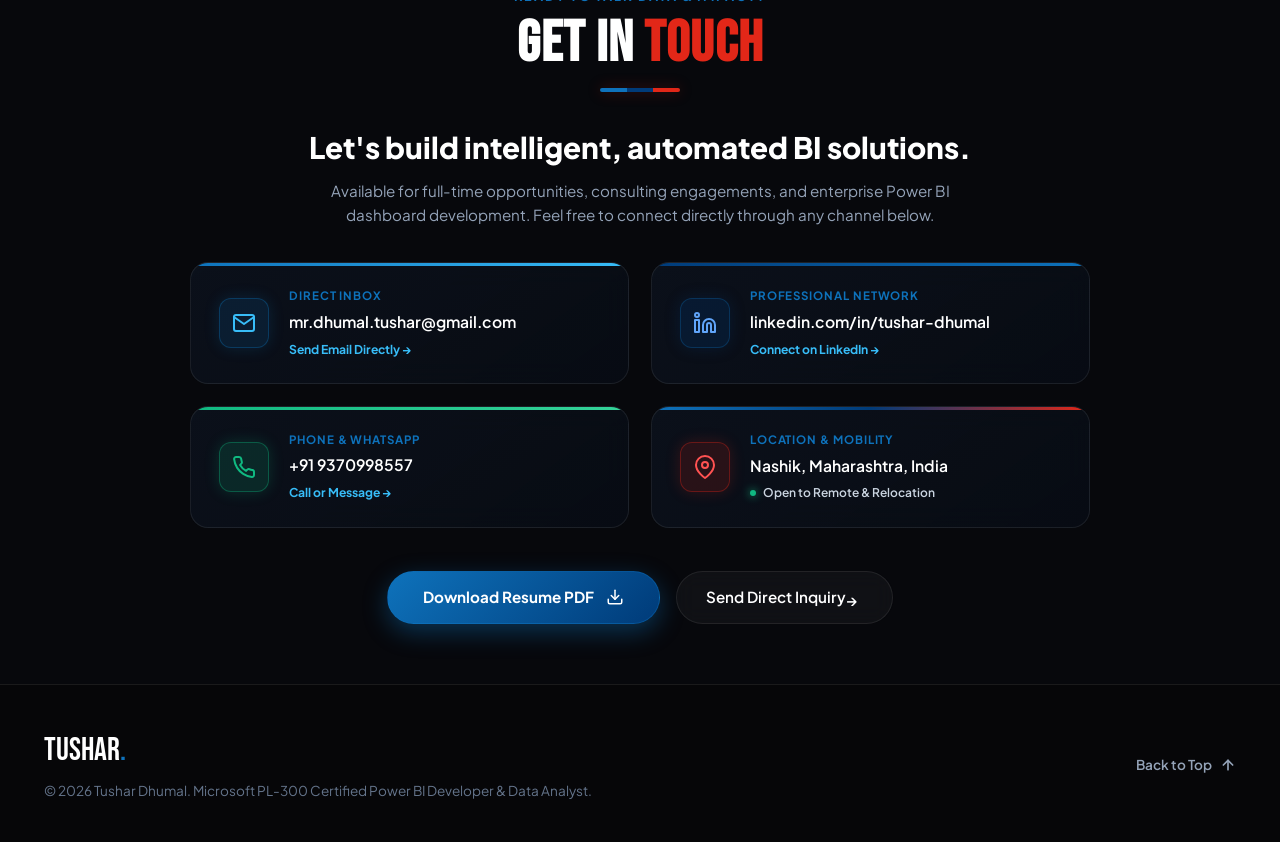
==== commit 14ad0735: "feat: restore authentic Figma multiplayer swarm rebuild animation style with zero HUD bar, silenced " ====
--- a/index.html
+++ b/index.html
@@ -13,10 +13,29 @@
   <link rel="preconnect" href="https://fonts.gstatic.com" crossorigin>
   <link href="https://fonts.googleapis.com/css2?family=Bebas+Neue&family=Caveat:wght@600;700&family=Plus+Jakarta+Sans:wght@300;400;500;600;700;800&family=Syne:wght@700;800&display=swap" rel="stylesheet">
   
-  <!-- Stylesheet -->
+    <!-- Stylesheet -->
   <link rel="stylesheet" href="style.css">
+  <!-- Swarm Rebuild: Instant Dark Curtain - prevents initial flash of finished page -->
+  <style id="swarm-curtain-style">
+    #swarm-curtain {
+      position: fixed;
+      inset: 0;
+      width: 100vw;
+      height: 100vh;
+      background: #030712;
+      background-image: 
+        radial-gradient(rgba(14, 165, 233, 0.15) 1px, transparent 1px),
+        linear-gradient(rgba(255, 255, 255, 0.02) 1px, transparent 1px),
+        linear-gradient(90deg, rgba(255, 255, 255, 0.02) 1px, transparent 1px);
+      background-size: 32px 32px;
+      z-index: 2147483646;
+      pointer-events: none;
+    }
+  </style>
 </head>
 <body>
+  <!-- Instant Swarm Curtain: Active immediately on page load/refresh -->
+  <div id="swarm-curtain"></div>
 
   <!-- Ambient Glow Background -->
   <div class="ambient-glow"></div>
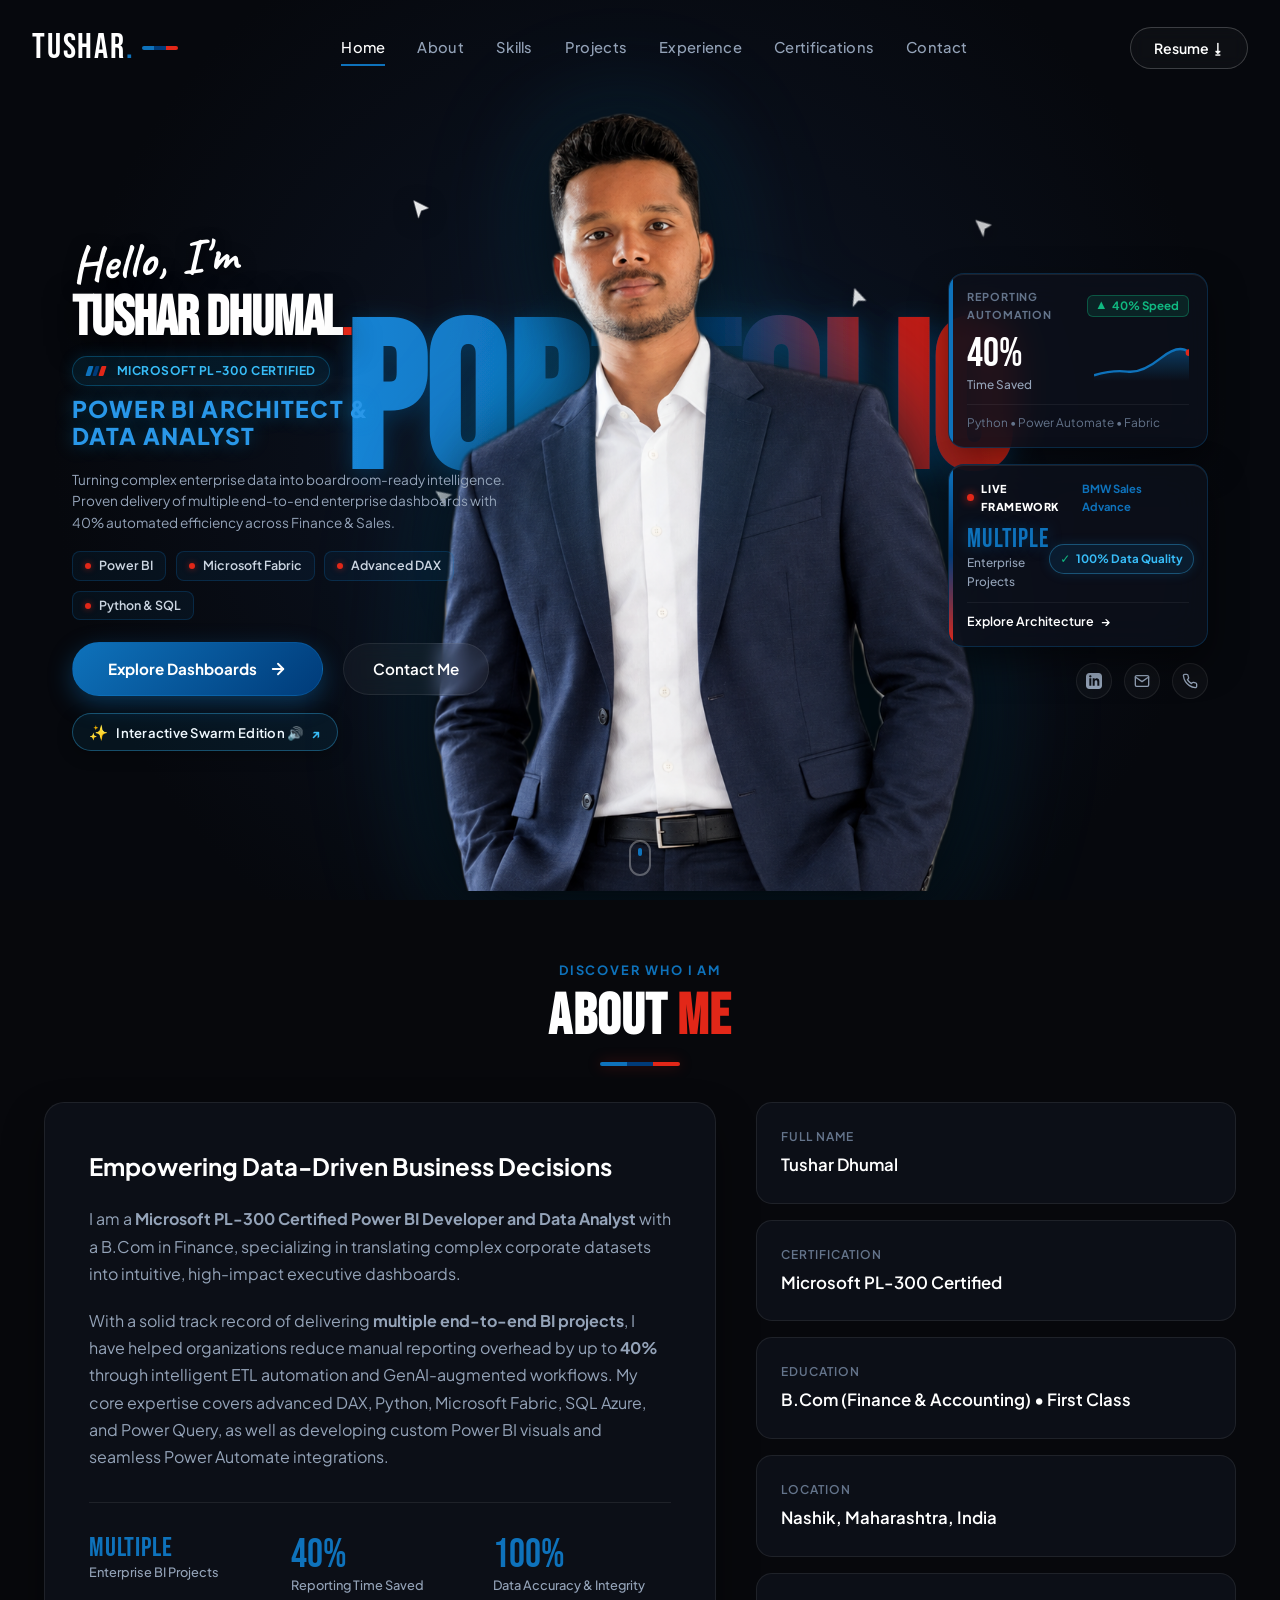
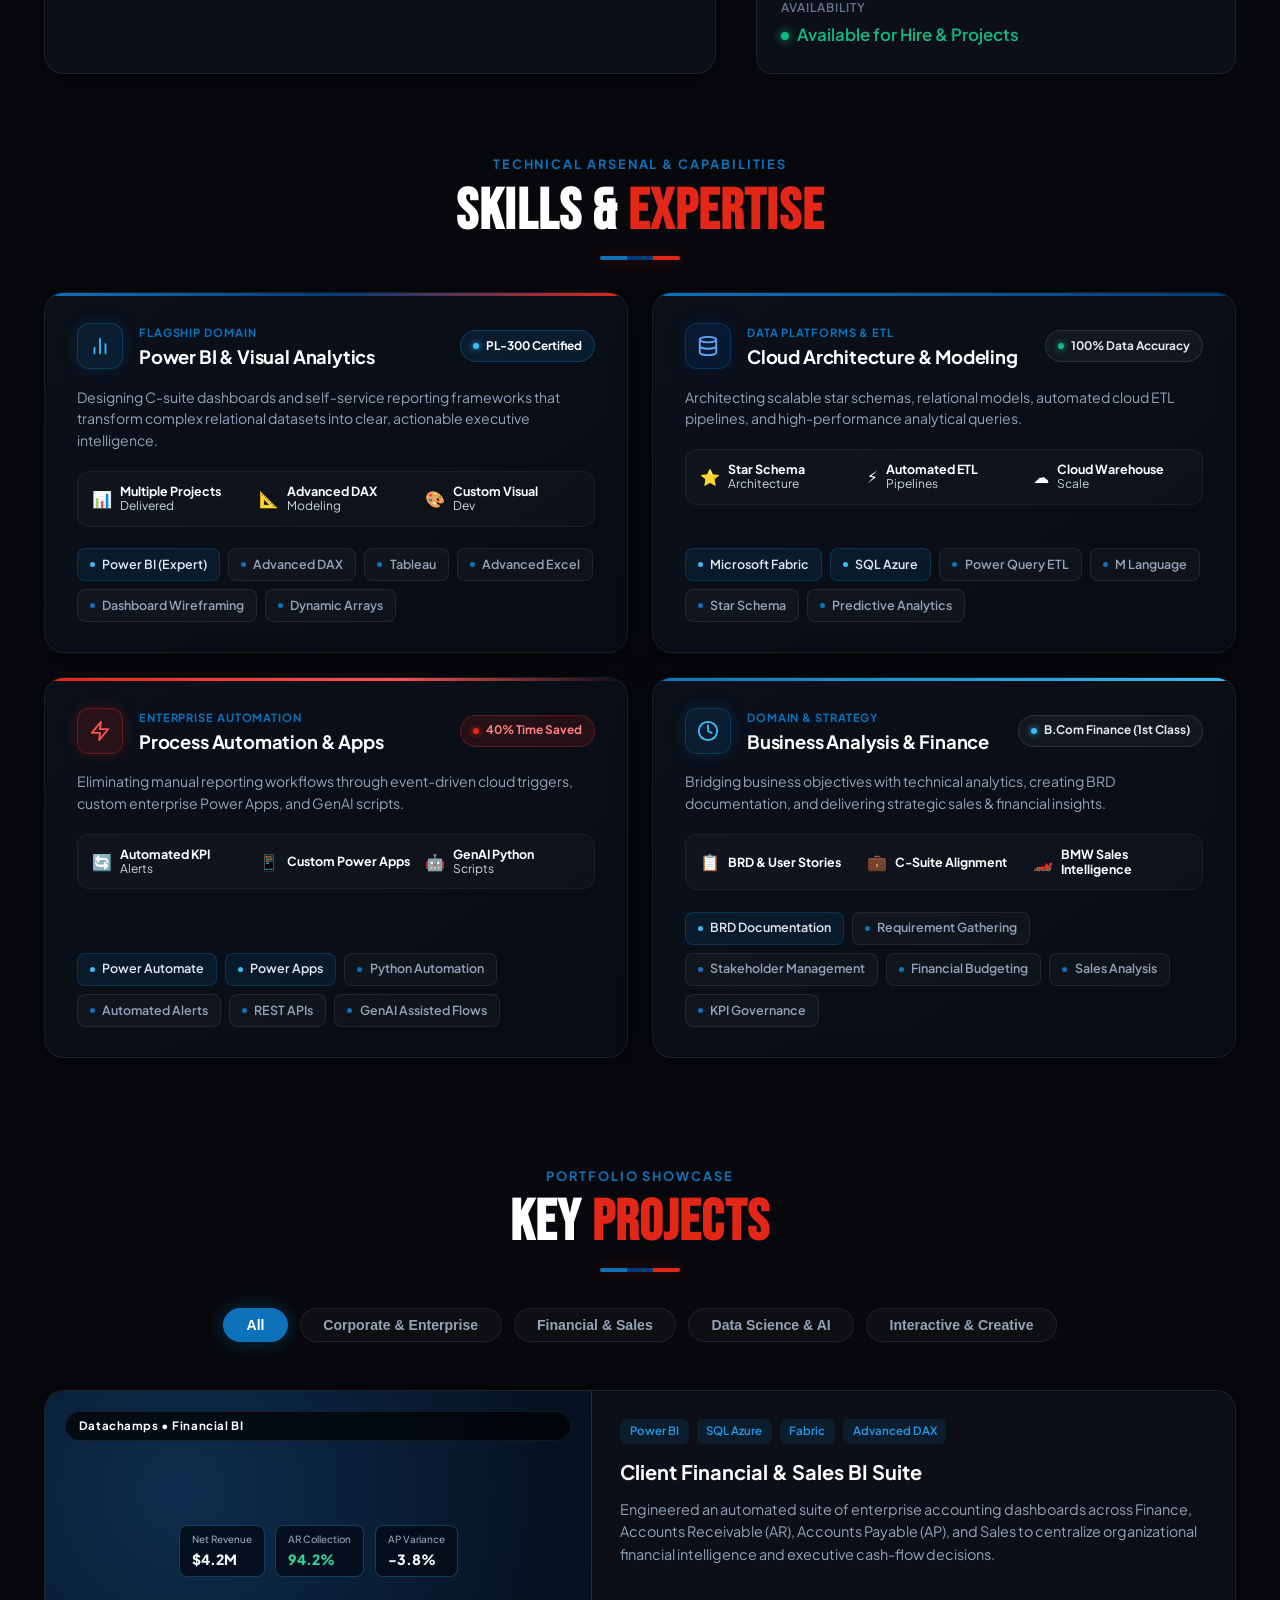
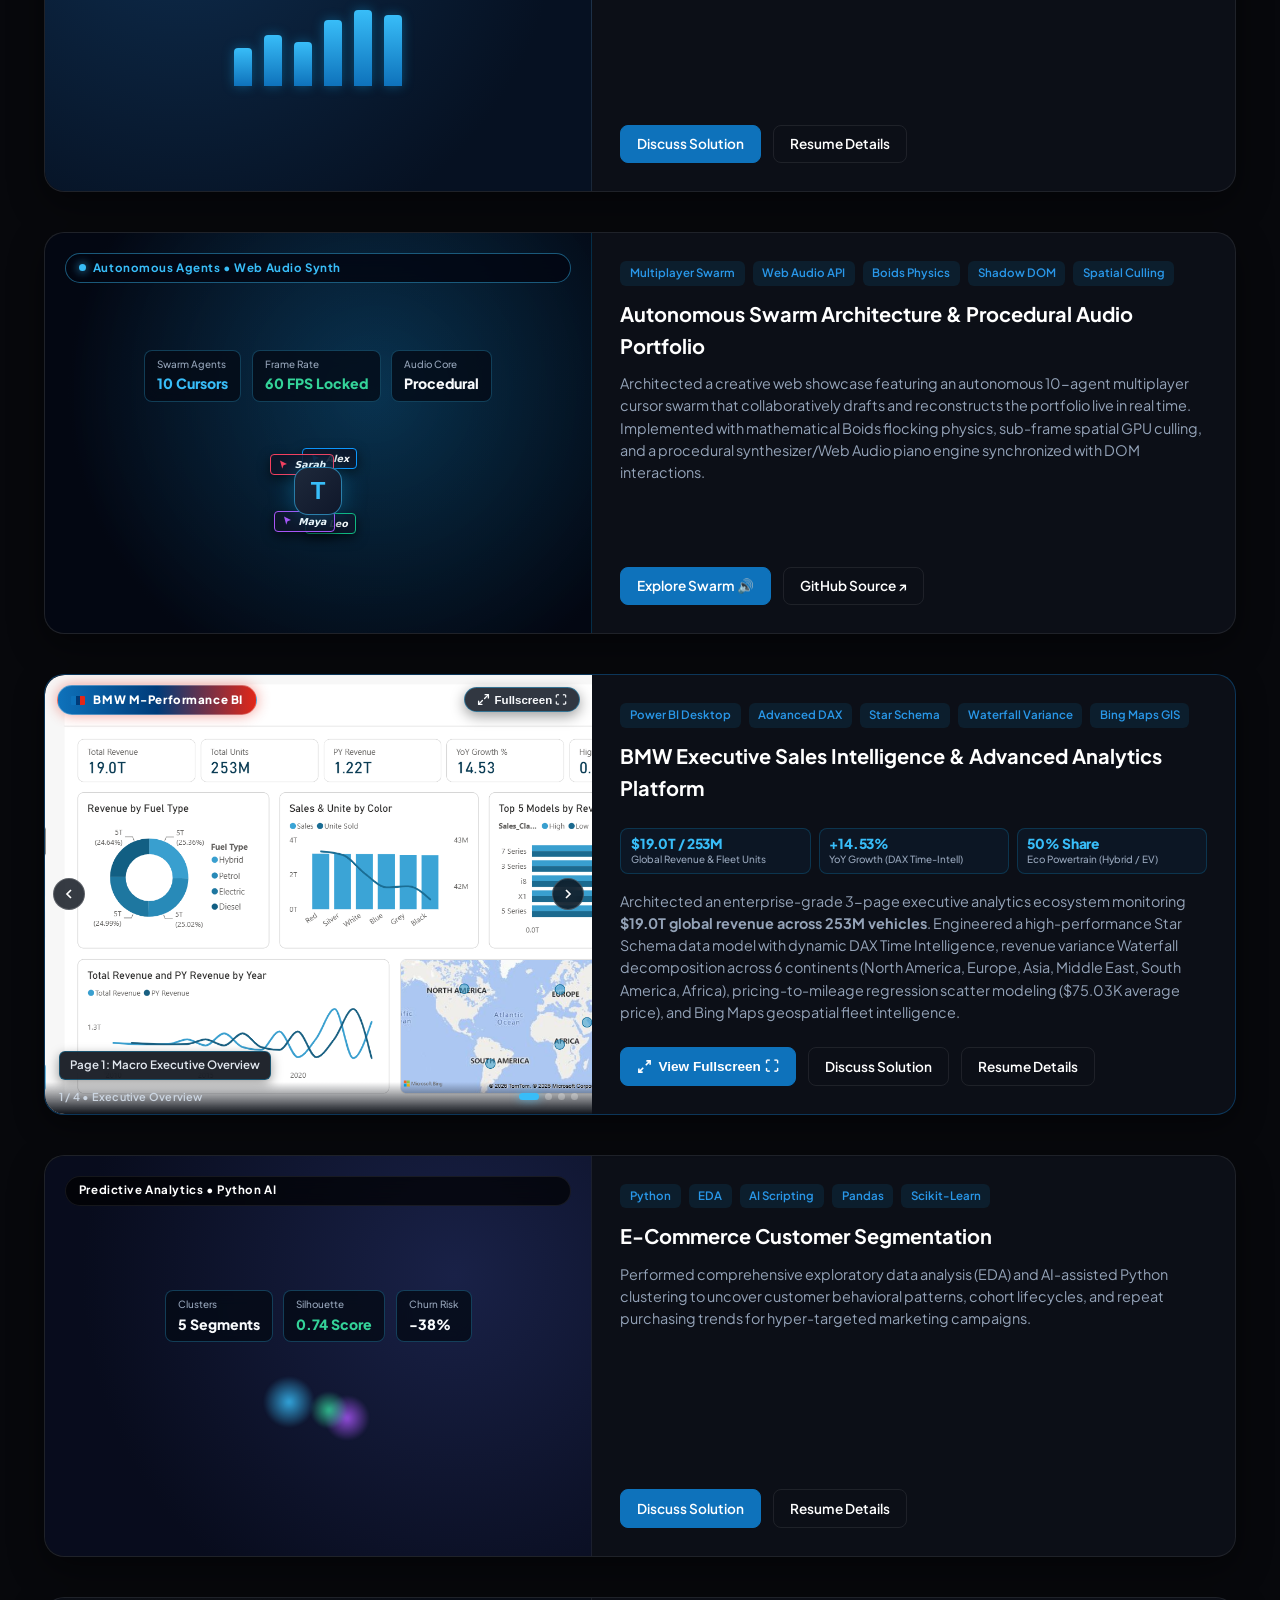
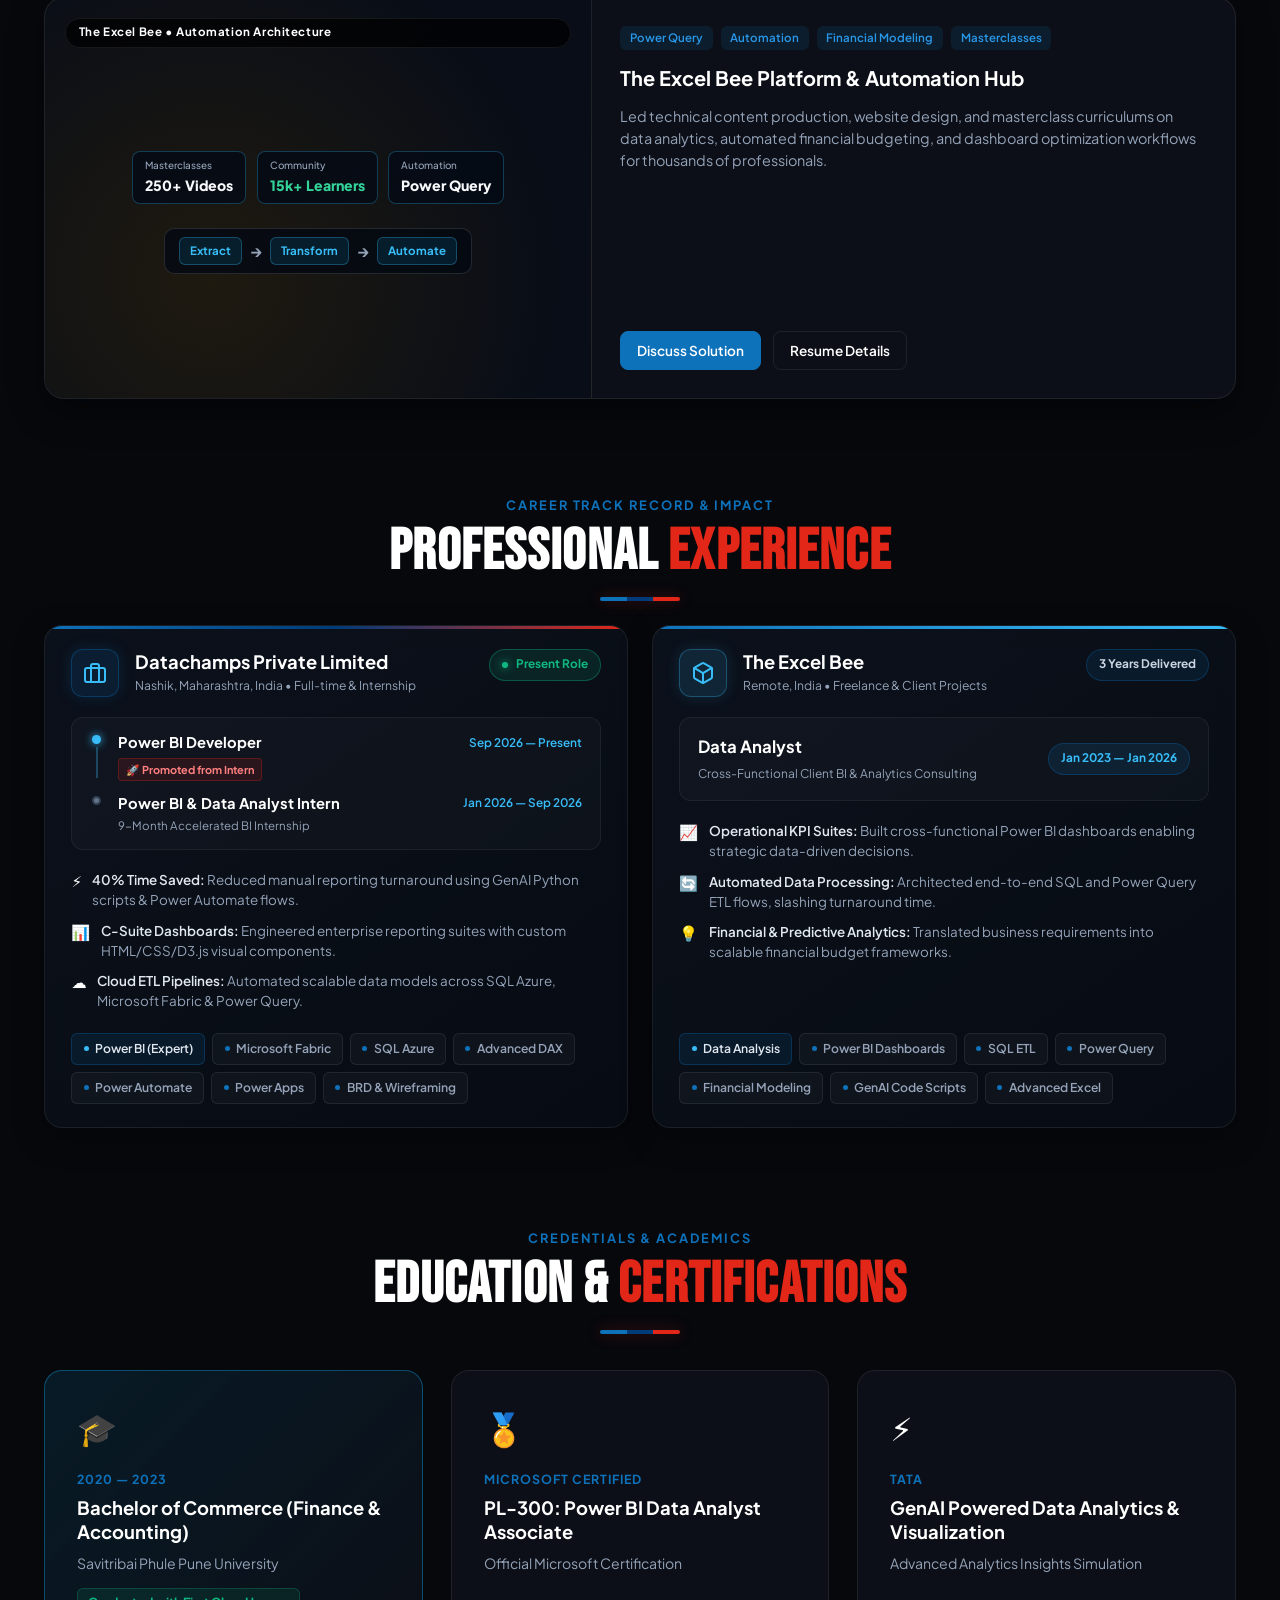
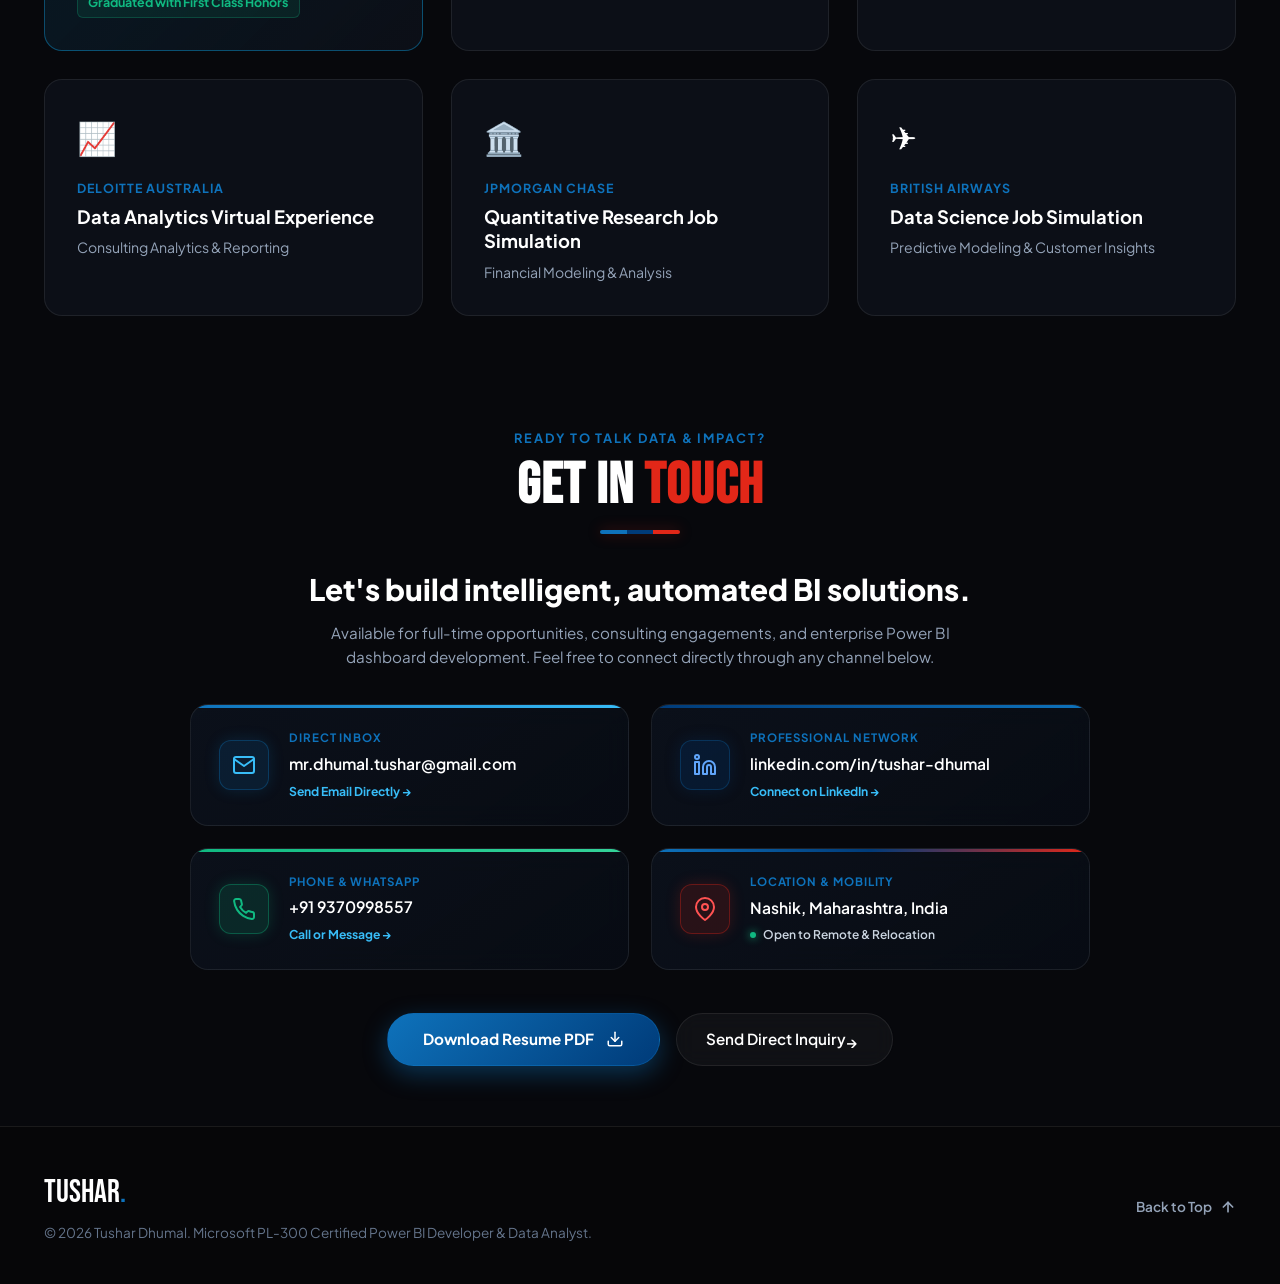
==== commit 3b492323: "feat: clean instant-load portfolio & showcase animated swarm as featured project" ====
--- a/index.html
+++ b/index.html
@@ -15,27 +15,10 @@
   
     <!-- Stylesheet -->
   <link rel="stylesheet" href="style.css">
-  <!-- Swarm Rebuild: Instant Dark Curtain - prevents initial flash of finished page -->
-  <style id="swarm-curtain-style">
-    #swarm-curtain {
-      position: fixed;
-      inset: 0;
-      width: 100vw;
-      height: 100vh;
-      background: #030712;
-      background-image: 
-        radial-gradient(rgba(14, 165, 233, 0.15) 1px, transparent 1px),
-        linear-gradient(rgba(255, 255, 255, 0.02) 1px, transparent 1px),
-        linear-gradient(90deg, rgba(255, 255, 255, 0.02) 1px, transparent 1px);
-      background-size: 32px 32px;
-      z-index: 2147483646;
-      pointer-events: none;
-    }
-  </style>
+  <!-- Clean Instant-Load Mode: Zero delay, zero loader curtain -->
 </head>
 <body>
-  <!-- Instant Swarm Curtain: Active immediately on page load/refresh -->
-  <div id="swarm-curtain"></div>
+
 
   <!-- Ambient Glow Background -->
   <div class="ambient-glow"></div>
@@ -200,6 +183,15 @@
               <span>Contact Me</span>
             </a>
           </div>
+
+          <!-- Featured Innovation Link -->
+          <div class="hero-special-badge-wrap">
+            <a href="https://github.com/mrdhumaltushar/portfolio/tree/animated" target="_blank" rel="noopener" class="hero-interactive-badge" title="Launch the animated swarm edition with procedural music and multiplayer cursors">
+              <span class="badge-spark">✨</span>
+              <span class="badge-text">Interactive Swarm Edition 🔊</span>
+              <span class="badge-arrow">↗</span>
+            </a>
+          </div>
         </div>
 
         <!-- CENTER: USER CUTOUT PORTRAIT (Layered between text & foreground) -->
@@ -585,9 +577,10 @@
         <!-- Filter Buttons -->
         <div class="project-filters">
           <button class="filter-btn active" data-filter="all">All</button>
+          <button class="filter-btn" data-filter="corporate">Corporate &amp; Enterprise</button>
           <button class="filter-btn" data-filter="finance">Financial &amp; Sales</button>
-          <button class="filter-btn" data-filter="corporate">Corporate Dashboards</button>
           <button class="filter-btn" data-filter="analytics">Data Science &amp; AI</button>
+          <button class="filter-btn" data-filter="creative">Interactive &amp; Creative</button>
         </div>
 
         <div class="projects-grid">
@@ -626,6 +619,67 @@
               <div class="project-links">
                 <a href="#contact" class="proj-action primary">Discuss Solution</a>
                 <a href="https://github.com/mrdhumaltushar/portfolio/raw/main/Tushar_Dhumal_PowerBI_Developer.pdf" target="_blank" class="proj-action" download="Tushar_Dhumal_PowerBI_Developer.pdf">Resume Details</a>
+              </div>
+            </div>
+          </div>
+
+          <!-- Project: Autonomous Swarm Agent Architecture & Procedural Audio -->
+          <div class="project-card" data-category="creative analytics">
+            <div class="project-banner banner-swarm">
+              <div class="project-badge swarm-badge">
+                <span class="pulse-indicator"></span> Autonomous Agents &bull; Web Audio Synth
+              </div>
+              <div class="banner-preview-content swarm-preview-content">
+                <div class="banner-kpi-bar">
+                  <div class="bk-item"><span class="b-lbl">Swarm Agents</span><span class="b-val highlight-cyan">10 Cursors</span></div>
+                  <div class="bk-item"><span class="b-lbl">Frame Rate</span><span class="b-val success">60 FPS Locked</span></div>
+                  <div class="bk-item"><span class="b-lbl">Audio Core</span><span class="b-val">Procedural</span></div>
+                </div>
+                <div class="banner-swarm-visual">
+                  <div class="swarm-visual-center">
+                    <span class="swarm-monogram">T</span>
+                  </div>
+                  <div class="swarm-orbit-cursors">
+                    <span class="mini-agent agent-1" style="--c: #0d99ff">
+                      <svg viewBox="0 0 24 24" width="12" height="12" fill="#0d99ff"><path d="M4 3L18 10L11 12.5L8.5 19.5L4 3Z"/></svg>
+                      <i>Alex</i>
+                    </span>
+                    <span class="mini-agent agent-2" style="--c: #f43f5e">
+                      <svg viewBox="0 0 24 24" width="12" height="12" fill="#f43f5e"><path d="M4 3L18 10L11 12.5L8.5 19.5L4 3Z"/></svg>
+                      <i>Sarah</i>
+                    </span>
+                    <span class="mini-agent agent-3" style="--c: #10b981">
+                      <svg viewBox="0 0 24 24" width="12" height="12" fill="#10b981"><path d="M4 3L18 10L11 12.5L8.5 19.5L4 3Z"/></svg>
+                      <i>Leo</i>
+                    </span>
+                    <span class="mini-agent agent-4" style="--c: #a855f7">
+                      <svg viewBox="0 0 24 24" width="12" height="12" fill="#a855f7"><path d="M4 3L18 10L11 12.5L8.5 19.5L4 3Z"/></svg>
+                      <i>Maya</i>
+                    </span>
+                  </div>
+                </div>
+              </div>
+              <div class="project-overlay">
+                <a href="https://github.com/mrdhumaltushar/portfolio/tree/animated" target="_blank" rel="noopener" class="view-link">Launch Interactive Swarm 🔊 &rarr;</a>
+              </div>
+            </div>
+            <div class="project-body">
+              <div class="project-tags">
+                <span>Multiplayer Swarm</span>
+                <span>Web Audio API</span>
+                <span>Boids Physics</span>
+                <span>Shadow DOM</span>
+                <span>Spatial Culling</span>
+              </div>
+              <h3 class="project-title">Autonomous Swarm Architecture &amp; Procedural Audio Portfolio</h3>
+              <p class="project-summary">Architected a creative web showcase featuring an autonomous 10-agent multiplayer cursor swarm that collaboratively drafts and reconstructs the portfolio live in real time. Implemented with mathematical Boids flocking physics, sub-frame spatial GPU culling, and a procedural synthesizer/Web Audio piano engine synchronized with DOM interactions.</p>
+              <div class="project-links">
+                <a href="https://github.com/mrdhumaltushar/portfolio/tree/animated" target="_blank" rel="noopener" class="proj-action primary">
+                  <span>Explore Swarm 🔊</span>
+                </a>
+                <a href="https://github.com/mrdhumaltushar/portfolio-animated" target="_blank" rel="noopener" class="proj-action">
+                  <span>GitHub Source ↗</span>
+                </a>
               </div>
             </div>
           </div>
@@ -1228,7 +1282,6 @@
   <!-- Main Portfolio Scripts -->
   <script src="script.js"></script>
 
-  <!-- Swarm Rebuild: Multiplayer Cursor Architecture Engine (Autostarts on Load/Refresh) -->
-  <script src="swarm-rebuild.js" defer></script>
+  <!-- Swarm Architecture available in dedicated repo: mrdhumaltushar/portfolio-animated -->
 </body>
 </html>
--- a/style.css
+++ b/style.css
@@ -86,20 +86,8 @@
   z-index: 0;
 }
 
-/* Swarm Real-Element Blueprint Rebuild State */
+/* Clean Portfolio State: All elements fully rendered without delays */
 .swarm-target {
-  opacity: 0;
-  transform: translateY(18px) scale(0.985);
-  transition: opacity 0.45s cubic-bezier(0.16, 1, 0.3, 1), transform 0.45s cubic-bezier(0.16, 1, 0.3, 1);
-  will-change: opacity, transform;
-}
-
-.swarm-target.swarm-building {
-  opacity: 0.5;
-  transform: translateY(6px) scale(0.995);
-}
-
-.swarm-target.swarm-built {
   opacity: 1 !important;
   transform: none !important;
 }
@@ -3773,3 +3761,154 @@
     grid-template-columns: 1fr !important;
   }
 }
+
+/* ===================================================================
+   AUTONOMOUS SWARM ARCHITECTURE PROJECT & HERO INTERACTIVE BADGE
+   =================================================================== */
+
+.banner-swarm {
+  background: radial-gradient(circle at 60% 40%, rgba(14, 165, 233, 0.25) 0%, #030712 75%), linear-gradient(135deg, #0b1329 0%, #030712 100%);
+  border-right: 1px solid rgba(14, 165, 233, 0.25);
+  position: relative;
+  overflow: hidden;
+}
+
+.swarm-badge {
+  display: inline-flex;
+  align-items: center;
+  gap: 7px;
+  background: rgba(3, 7, 18, 0.85) !important;
+  border-color: rgba(56, 189, 248, 0.45) !important;
+  color: #38bdf8 !important;
+}
+
+.pulse-indicator {
+  width: 7px;
+  height: 7px;
+  border-radius: 50%;
+  background: #38bdf8;
+  box-shadow: 0 0 10px #38bdf8;
+  animation: pulseNeon 1.8s infinite;
+}
+
+@keyframes pulseNeon {
+  0%, 100% { opacity: 1; transform: scale(1); }
+  50% { opacity: 0.35; transform: scale(0.85); }
+}
+
+.banner-swarm-visual {
+  position: relative;
+  height: 110px;
+  display: flex;
+  align-items: center;
+  justify-content: center;
+  margin-top: 10px;
+}
+
+.swarm-visual-center {
+  width: 48px;
+  height: 48px;
+  border-radius: 14px;
+  background: linear-gradient(135deg, #1e293b, #0f172a);
+  border: 1.5px solid rgba(56, 189, 248, 0.6);
+  display: flex;
+  align-items: center;
+  justify-content: center;
+  box-shadow: 0 0 25px rgba(14, 165, 233, 0.35);
+  z-index: 2;
+  transition: transform 0.3s ease, box-shadow 0.3s ease;
+}
+
+.project-card:hover .swarm-visual-center {
+  transform: scale(1.1);
+  box-shadow: 0 0 35px rgba(14, 165, 233, 0.6);
+}
+
+.swarm-monogram {
+  color: #38bdf8;
+  font-weight: 800;
+  font-size: 24px;
+  font-family: Inter, sans-serif;
+}
+
+.swarm-orbit-cursors {
+  position: absolute;
+  inset: 0;
+  pointer-events: none;
+}
+
+.mini-agent {
+  position: absolute;
+  display: flex;
+  align-items: center;
+  gap: 4px;
+  padding: 2px 7px;
+  border-radius: 4px;
+  background: rgba(15, 23, 42, 0.9);
+  border: 1px solid var(--c);
+  font-size: 9.5px;
+  font-weight: 700;
+  color: #ffffff;
+  box-shadow: 0 4px 12px rgba(0, 0, 0, 0.6);
+  animation: floatMiniAgent 3.5s ease-in-out infinite alternate;
+}
+
+.mini-agent.agent-1 { top: 12px; left: 16%; animation-delay: 0s; }
+.mini-agent.agent-2 { top: 18px; right: 18%; animation-delay: -0.9s; }
+.mini-agent.agent-3 { bottom: 12px; left: 22%; animation-delay: -1.8s; }
+.mini-agent.agent-4 { bottom: 14px; right: 16%; animation-delay: -2.7s; }
+
+@keyframes floatMiniAgent {
+  0% { transform: translateY(0px) rotate(0deg); }
+  50% { transform: translateY(-5px) rotate(2deg); }
+  100% { transform: translateY(4px) rotate(-2deg); }
+}
+
+.highlight-cyan {
+  color: #38bdf8 !important;
+  font-weight: 700;
+}
+
+/* Hero Special Interactive Swarm Badge */
+.hero-special-badge-wrap {
+  margin-top: 1.1rem;
+}
+
+.hero-interactive-badge {
+  display: inline-flex;
+  align-items: center;
+  gap: 8px;
+  padding: 6px 16px;
+  border-radius: 999px;
+  background: rgba(14, 165, 233, 0.08);
+  border: 1px solid rgba(56, 189, 248, 0.35);
+  color: #f0f9ff;
+  font-size: 0.82rem;
+  font-weight: 600;
+  letter-spacing: 0.02em;
+  text-decoration: none;
+  box-shadow: 0 4px 16px rgba(0, 0, 0, 0.3);
+  transition: all 0.25s ease;
+}
+
+.hero-interactive-badge:hover {
+  background: rgba(14, 165, 233, 0.2);
+  border-color: #38bdf8;
+  transform: translateY(-2px);
+  box-shadow: 0 6px 20px rgba(14, 165, 233, 0.3);
+  color: #ffffff;
+}
+
+.hero-interactive-badge .badge-spark {
+  font-size: 0.95rem;
+}
+
+.hero-interactive-badge .badge-arrow {
+  color: #38bdf8;
+  font-weight: 700;
+  transition: transform 0.2s ease;
+}
+
+.hero-interactive-badge:hover .badge-arrow {
+  transform: translateX(3px);
+}
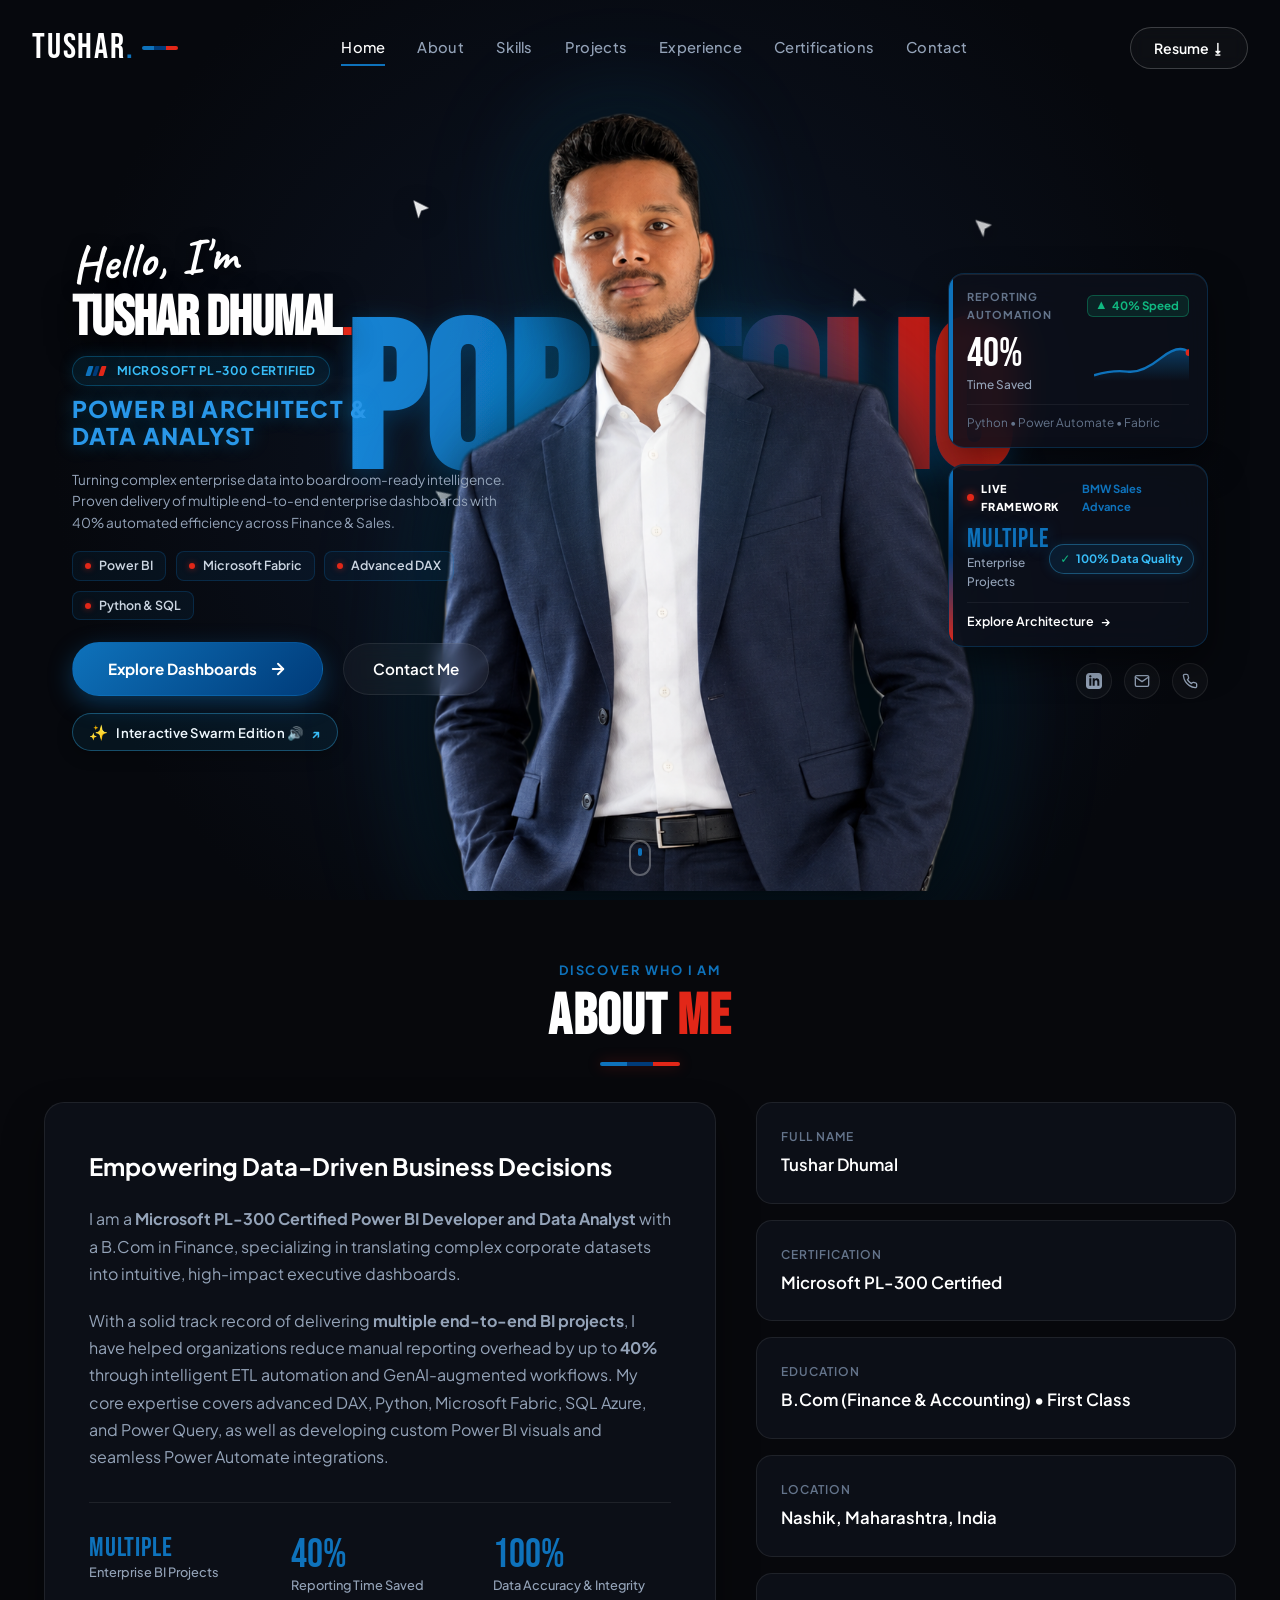
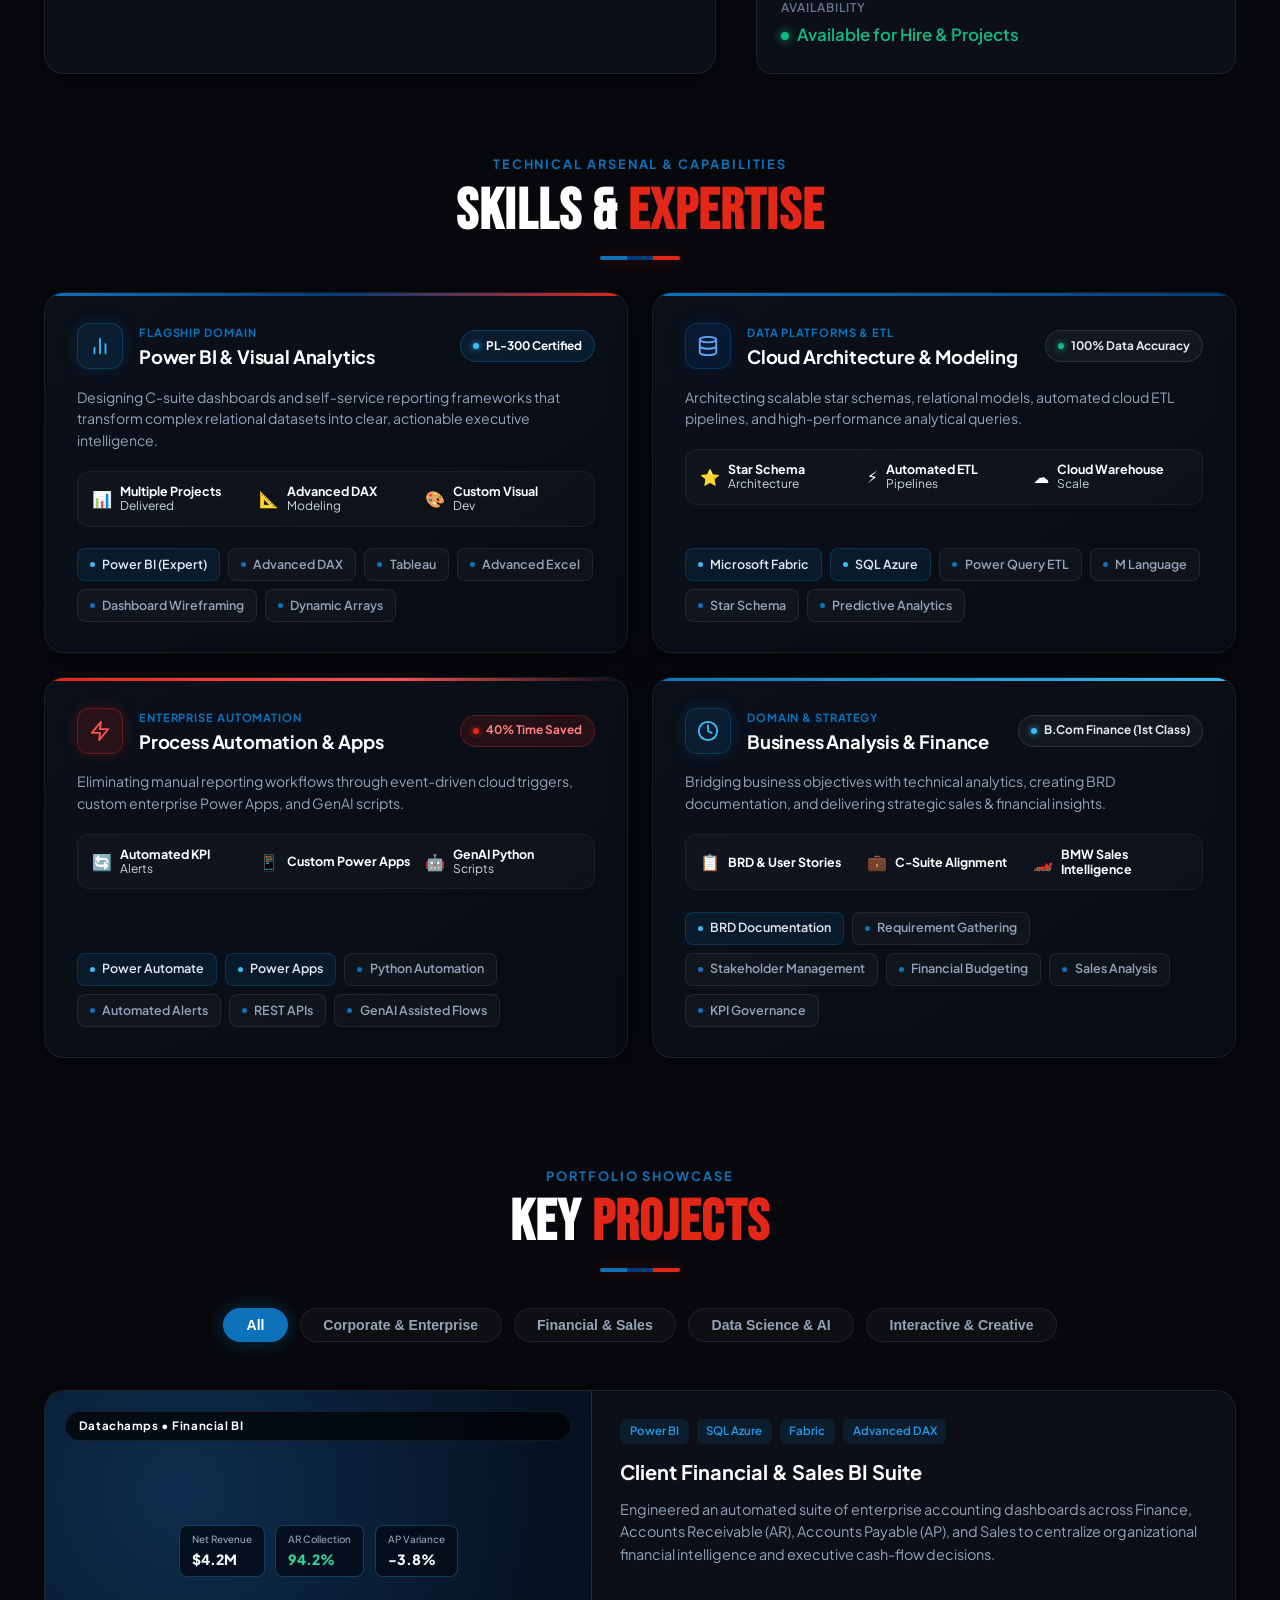
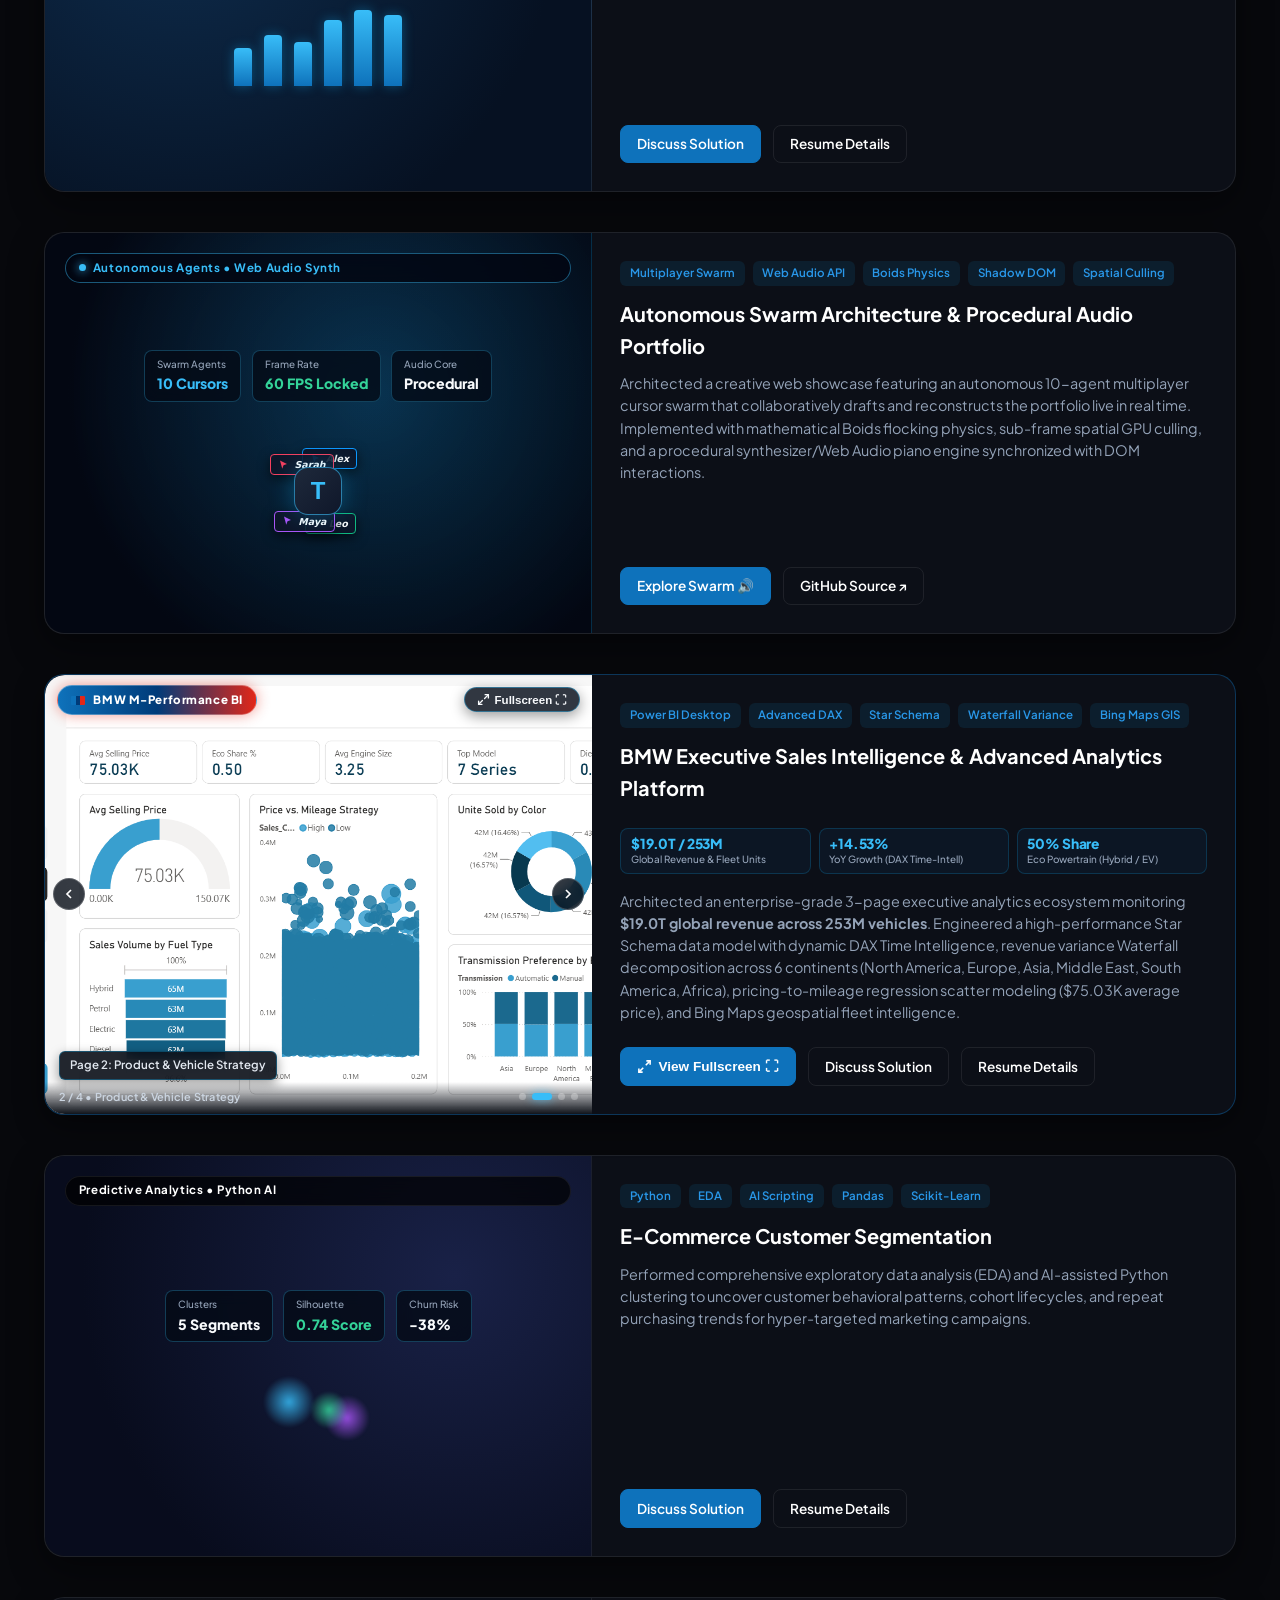
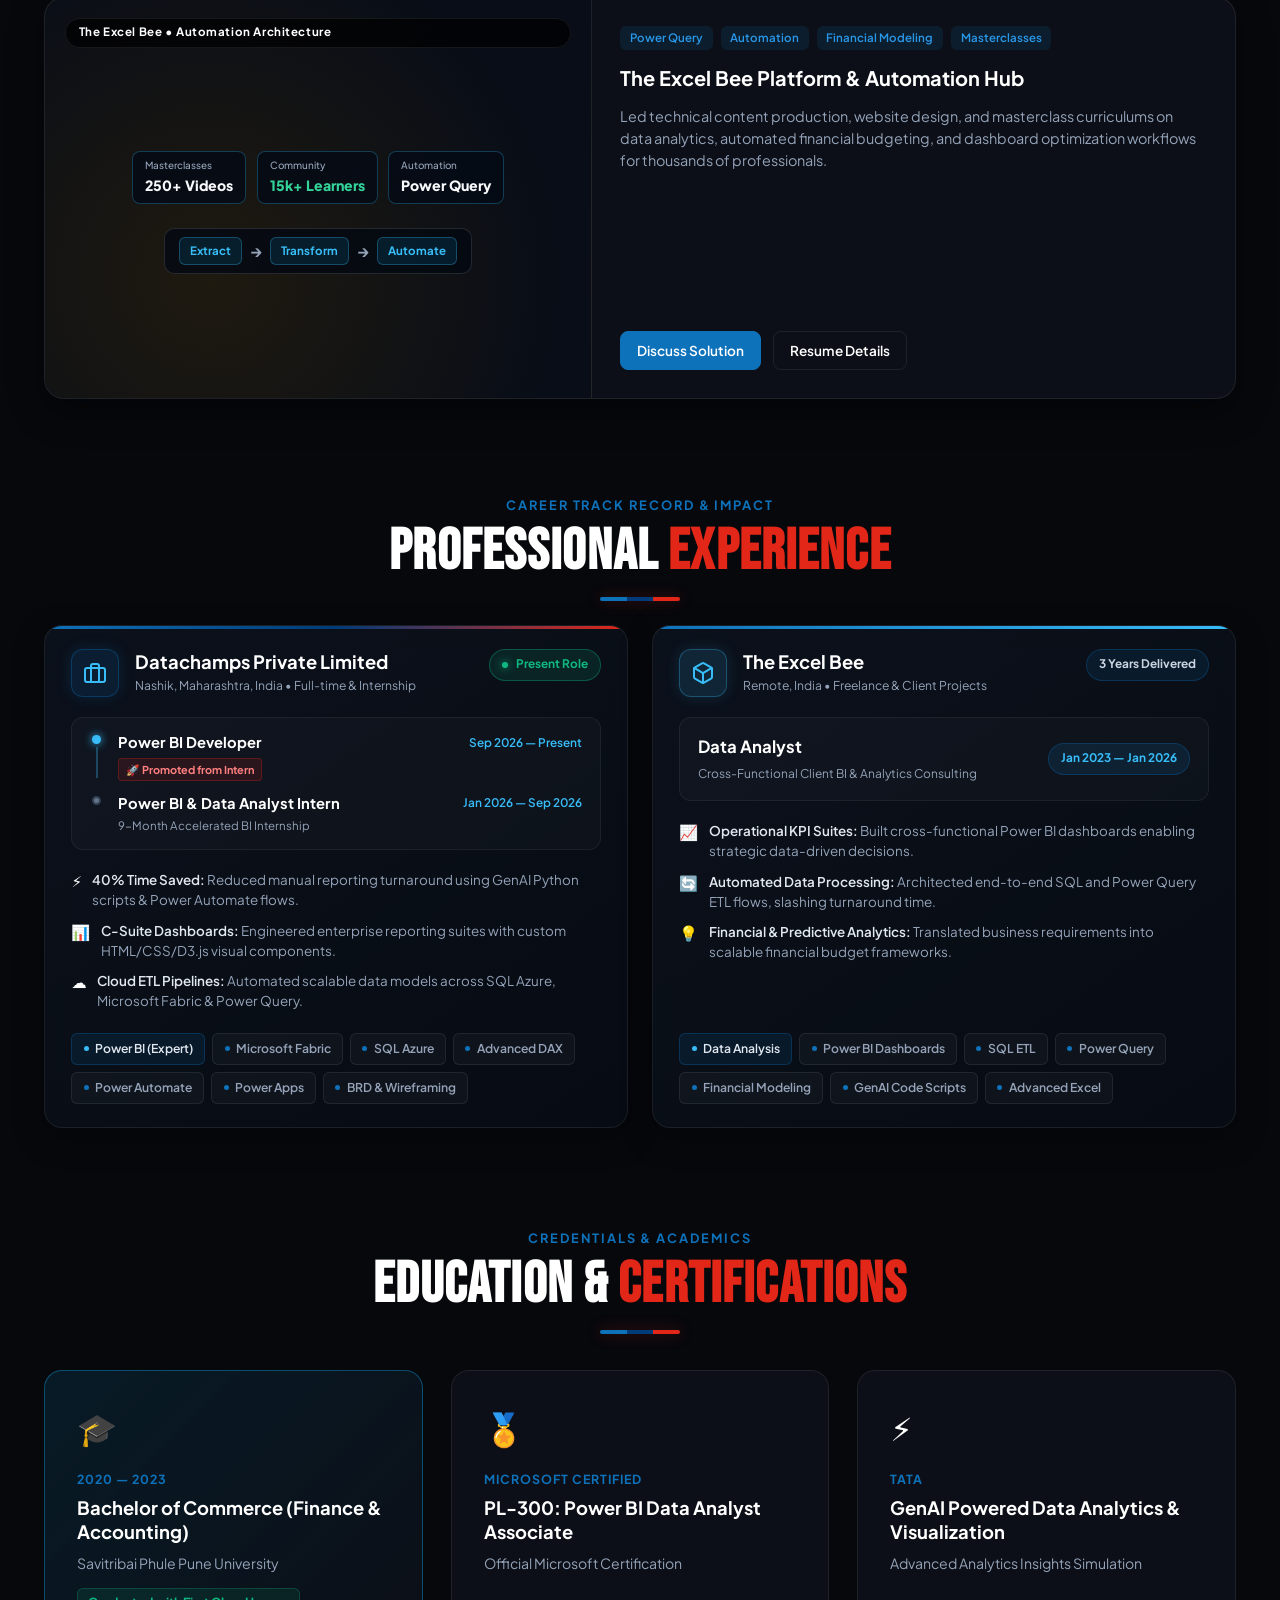
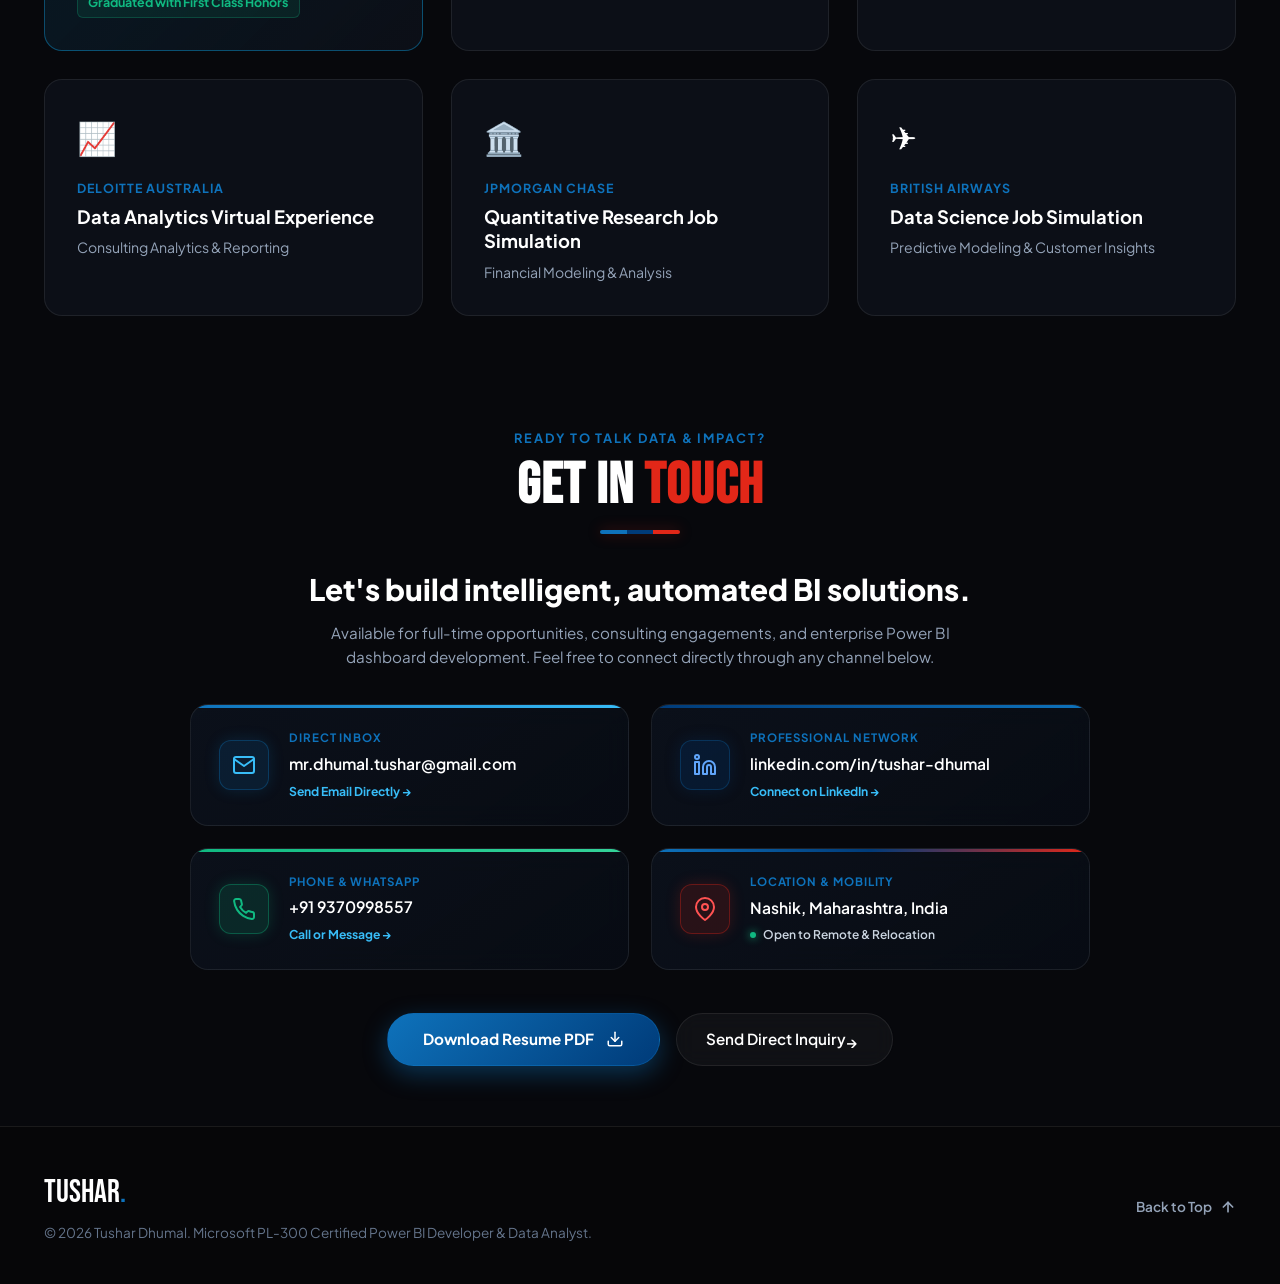
==== commit b1ab28b3: "feat: direct live GitHub Pages deployment for animated swarm portfolio at /animated/" ====
--- a/index.html
+++ b/index.html
@@ -186,7 +186,7 @@
 
           <!-- Featured Innovation Link -->
           <div class="hero-special-badge-wrap">
-            <a href="https://github.com/mrdhumaltushar/portfolio/tree/animated" target="_blank" rel="noopener" class="hero-interactive-badge" title="Launch the animated swarm edition with procedural music and multiplayer cursors">
+            <a href="./animated/" target="_blank" rel="noopener" class="hero-interactive-badge" title="Launch the animated swarm edition with procedural music and multiplayer cursors">
               <span class="badge-spark">✨</span>
               <span class="badge-text">Interactive Swarm Edition 🔊</span>
               <span class="badge-arrow">↗</span>
@@ -660,7 +660,7 @@
                 </div>
               </div>
               <div class="project-overlay">
-                <a href="https://github.com/mrdhumaltushar/portfolio/tree/animated" target="_blank" rel="noopener" class="view-link">Launch Interactive Swarm 🔊 &rarr;</a>
+                <a href="./animated/" target="_blank" rel="noopener" class="view-link">Launch Interactive Swarm 🔊 &rarr;</a>
               </div>
             </div>
             <div class="project-body">
@@ -674,7 +674,7 @@
               <h3 class="project-title">Autonomous Swarm Architecture &amp; Procedural Audio Portfolio</h3>
               <p class="project-summary">Architected a creative web showcase featuring an autonomous 10-agent multiplayer cursor swarm that collaboratively drafts and reconstructs the portfolio live in real time. Implemented with mathematical Boids flocking physics, sub-frame spatial GPU culling, and a procedural synthesizer/Web Audio piano engine synchronized with DOM interactions.</p>
               <div class="project-links">
-                <a href="https://github.com/mrdhumaltushar/portfolio/tree/animated" target="_blank" rel="noopener" class="proj-action primary">
+                <a href="./animated/" target="_blank" rel="noopener" class="proj-action primary">
                   <span>Explore Swarm 🔊</span>
                 </a>
                 <a href="https://github.com/mrdhumaltushar/portfolio-animated" target="_blank" rel="noopener" class="proj-action">
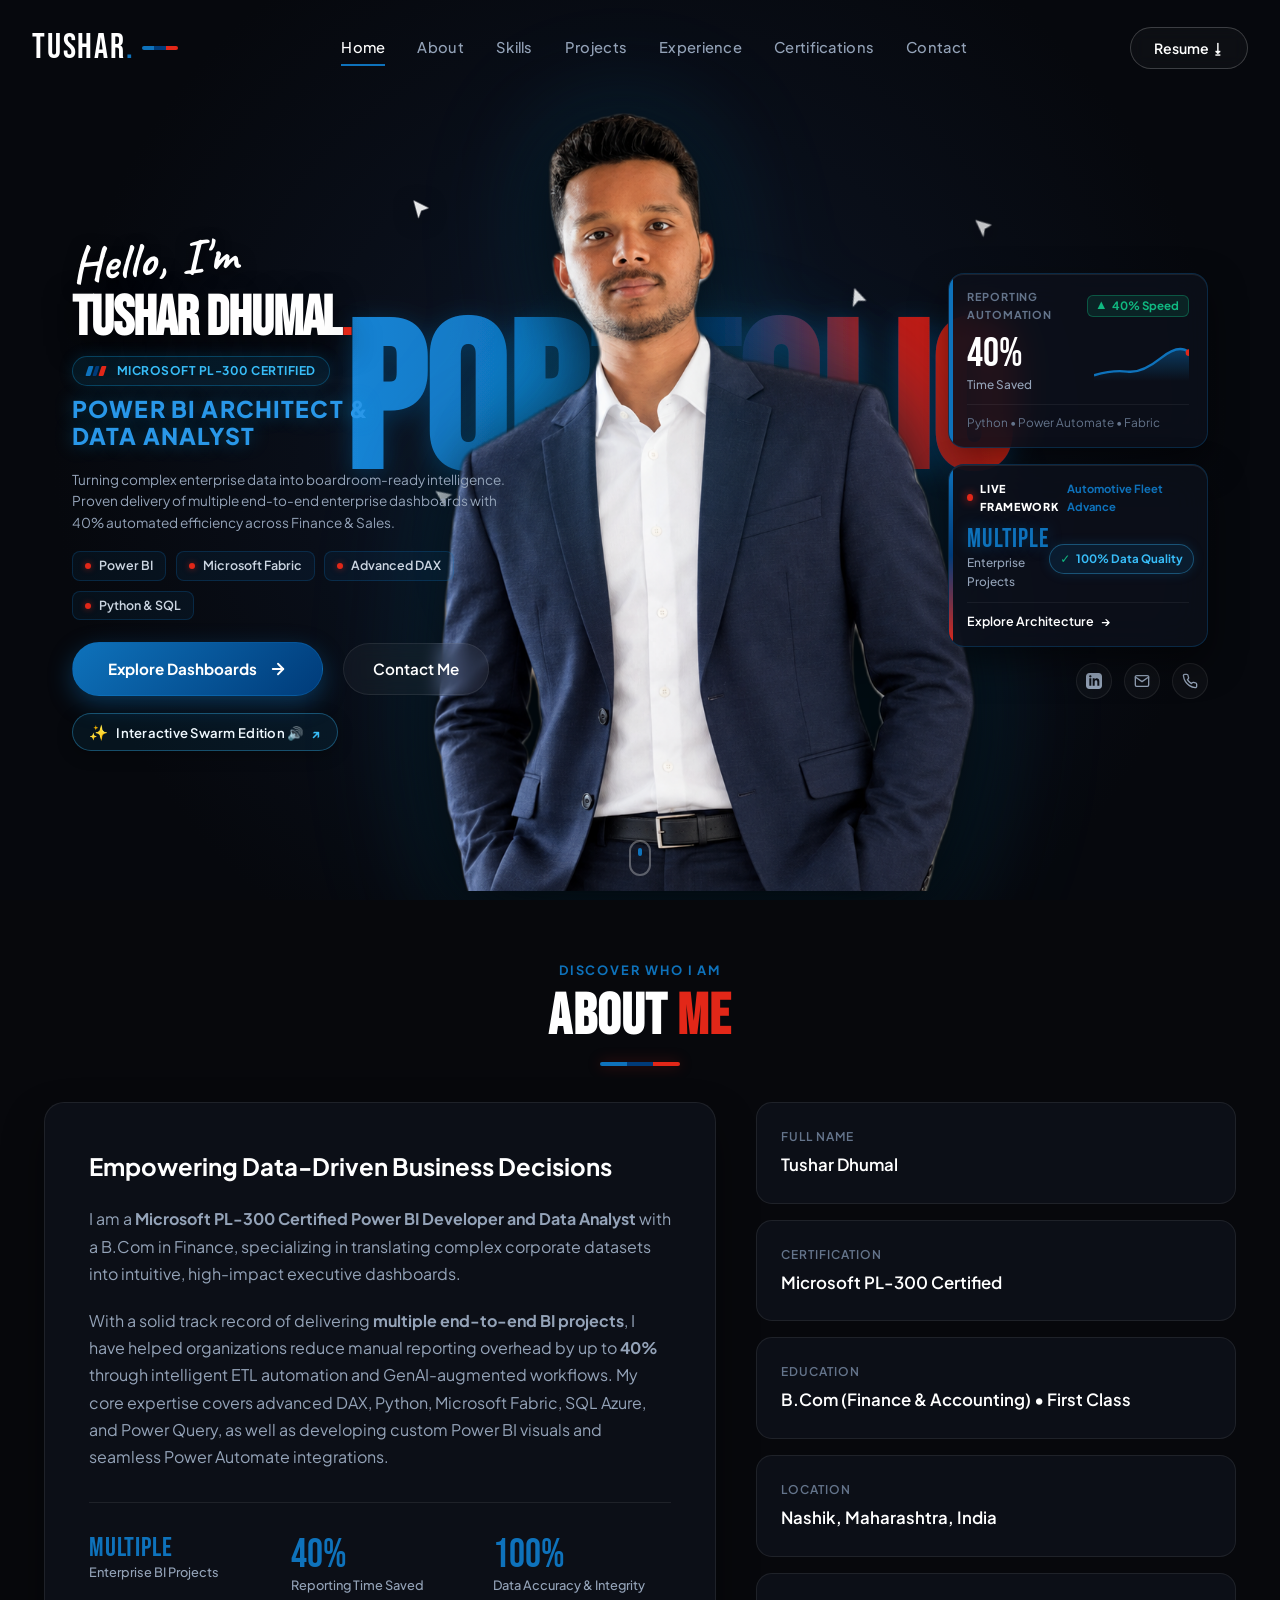
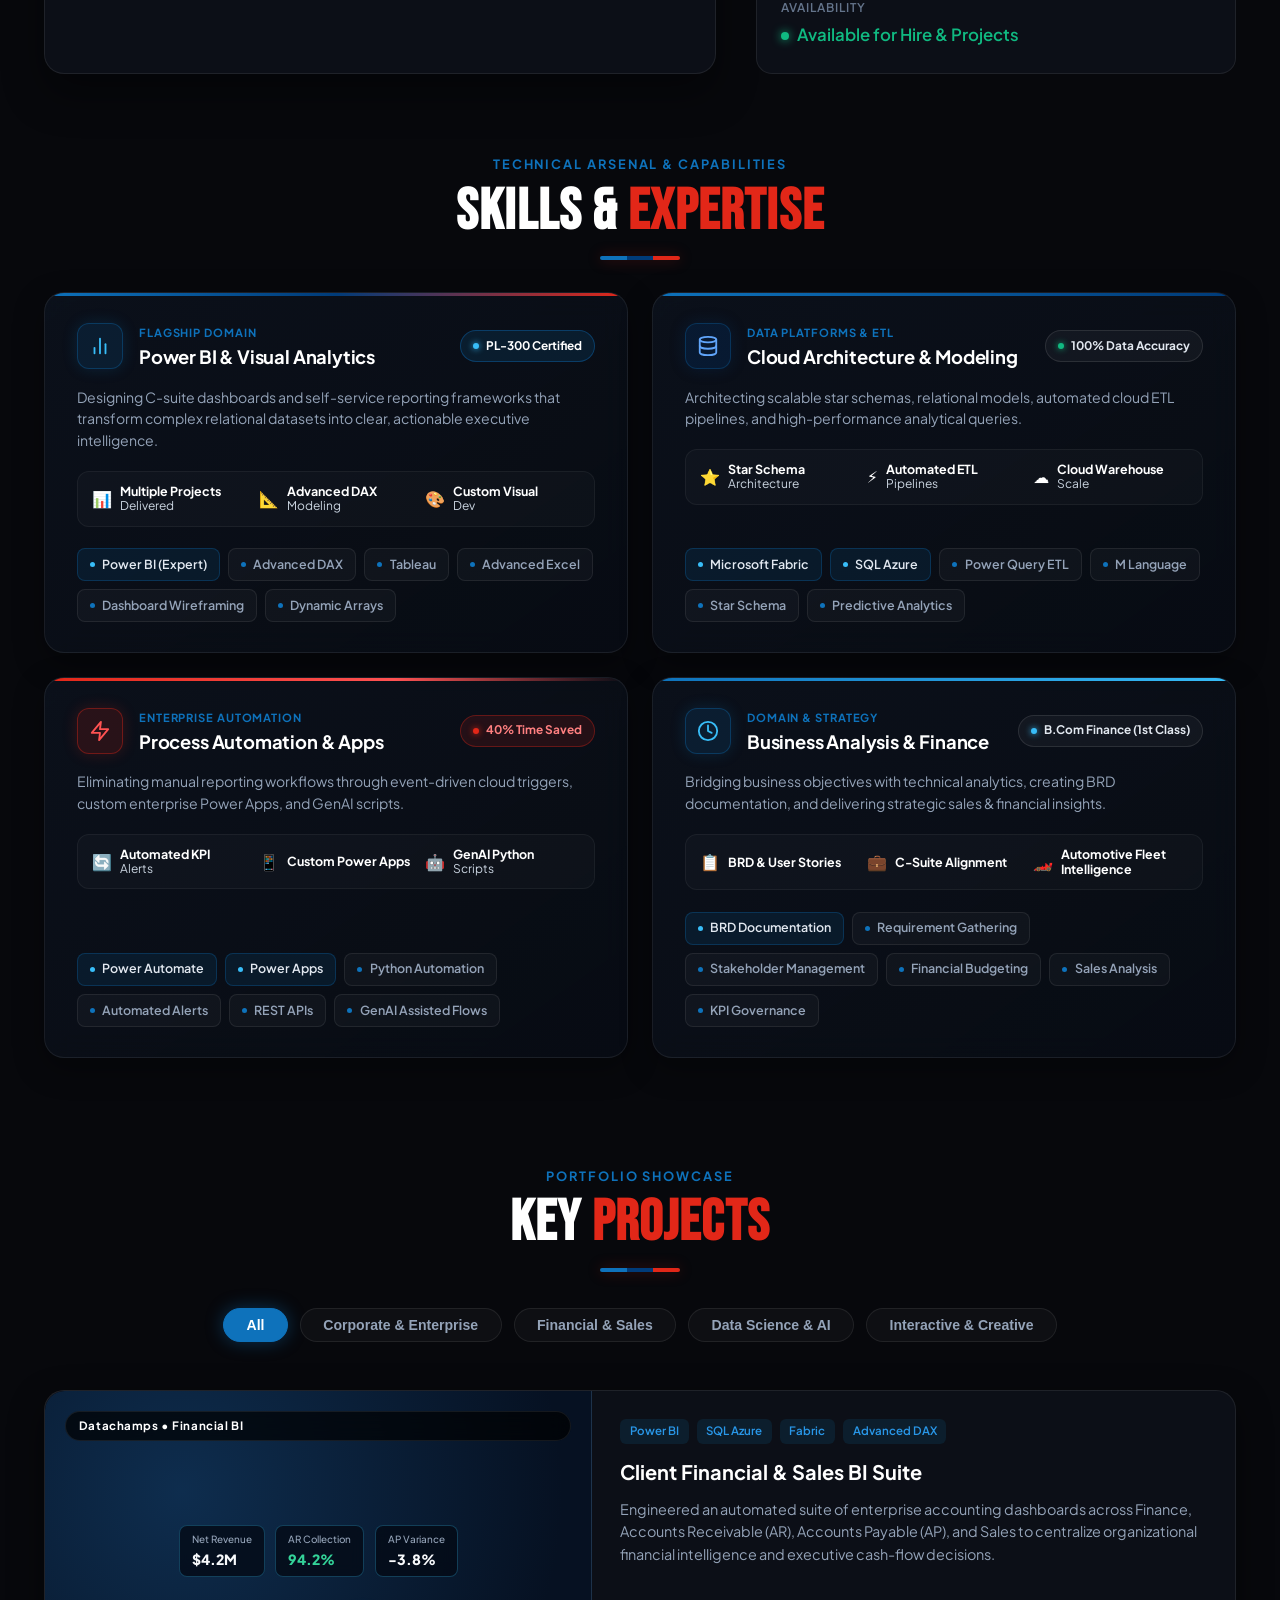
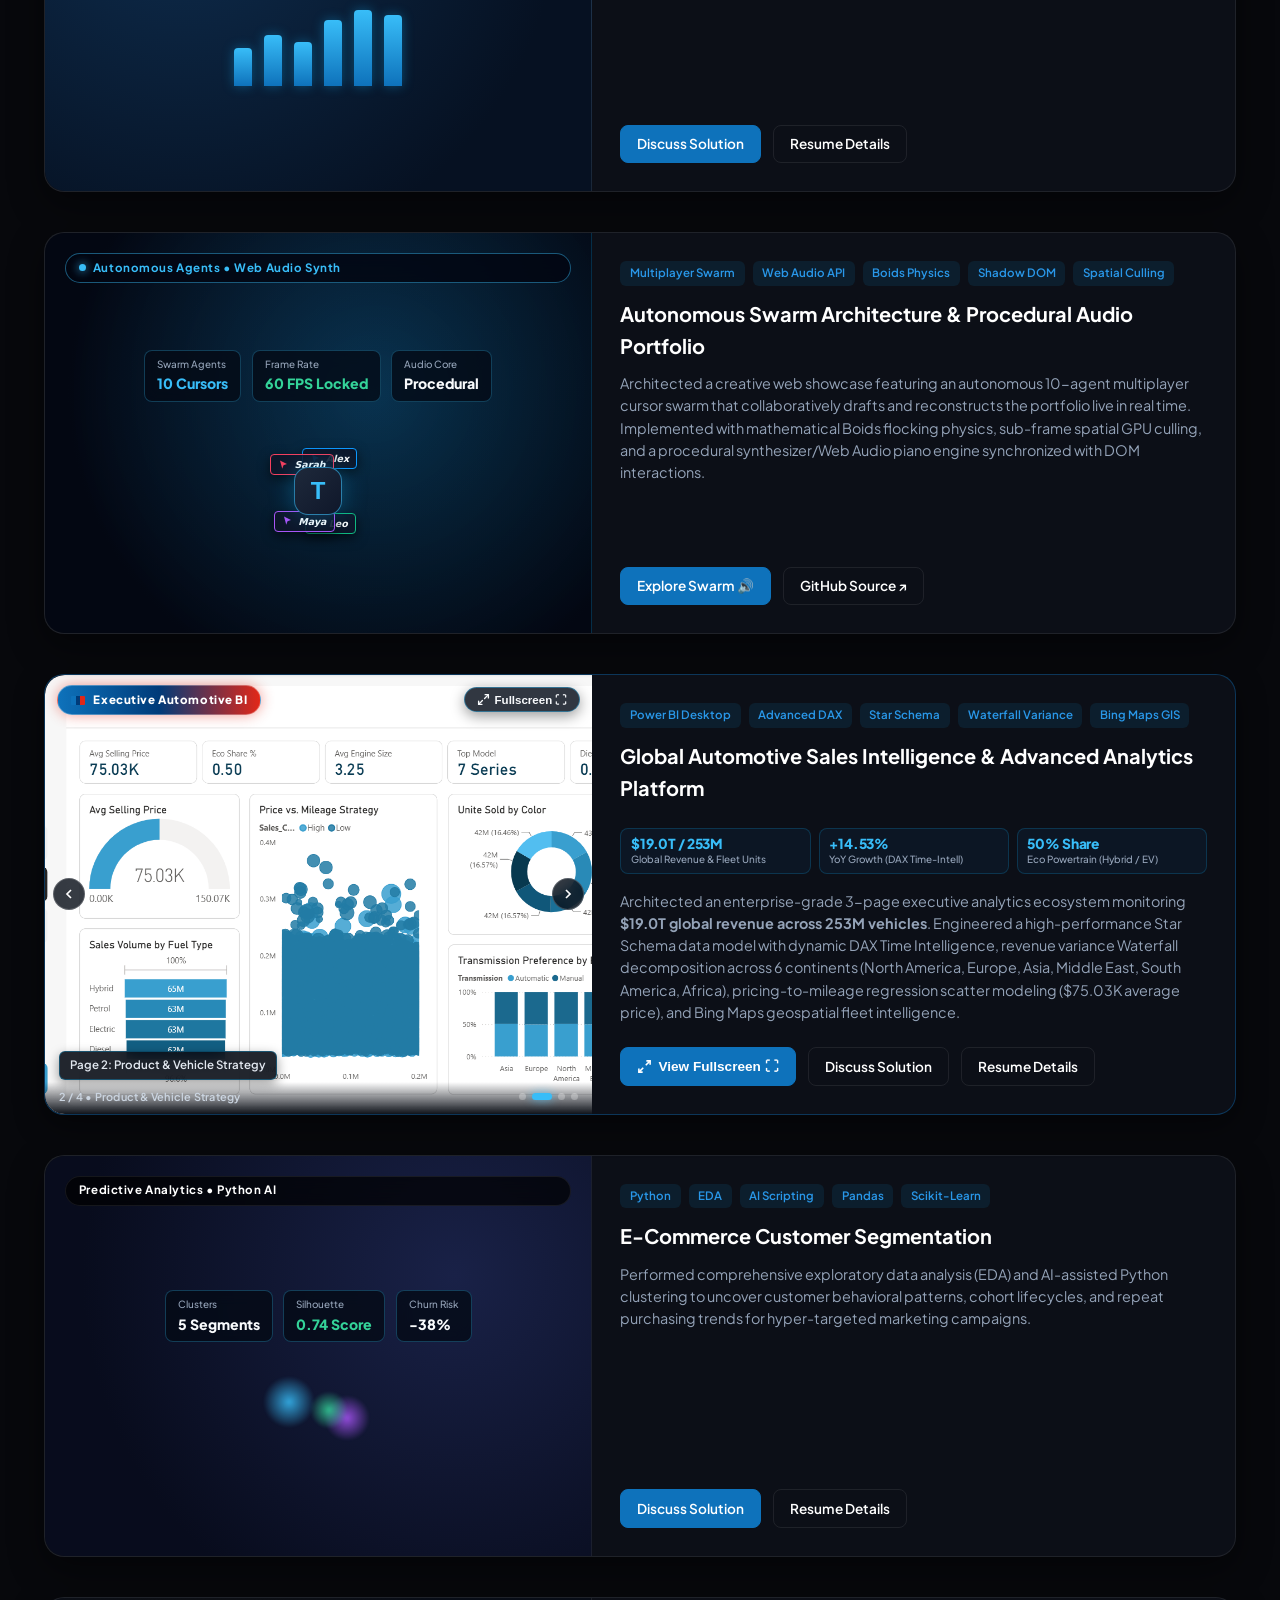
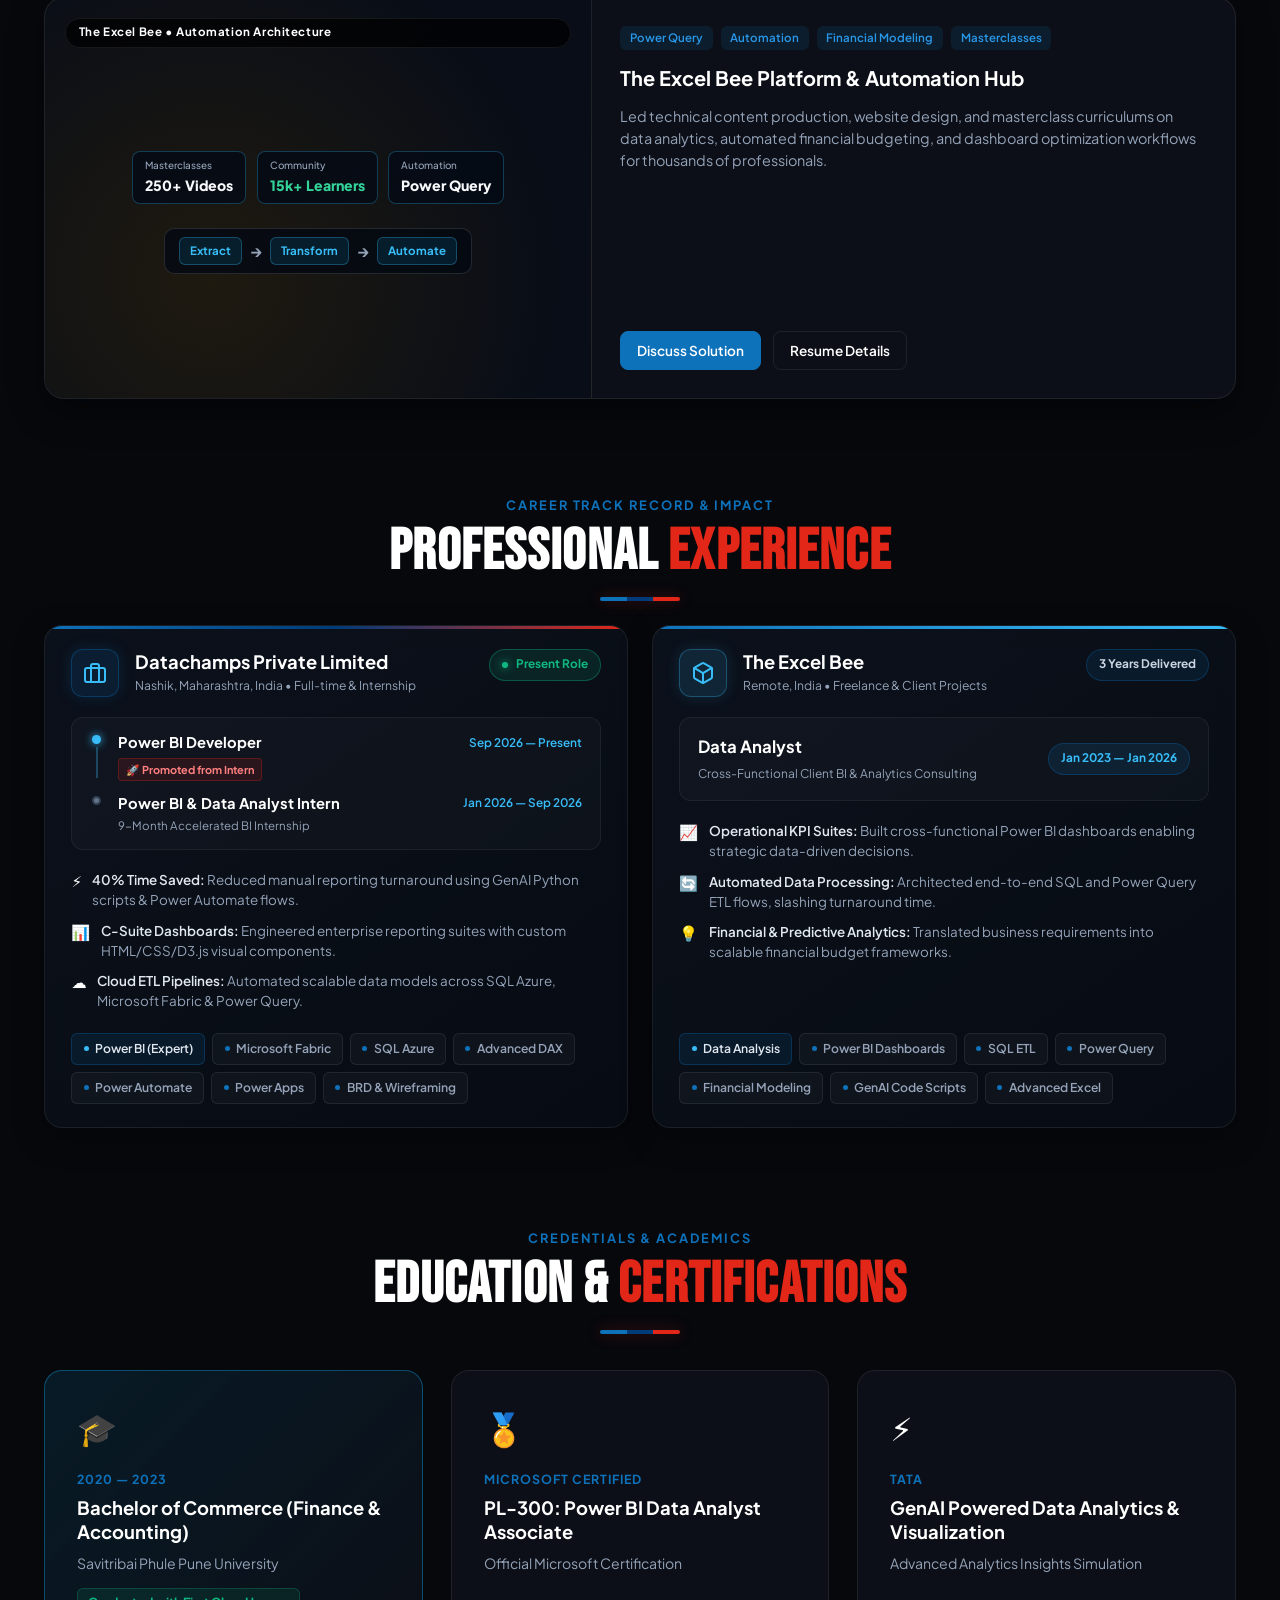
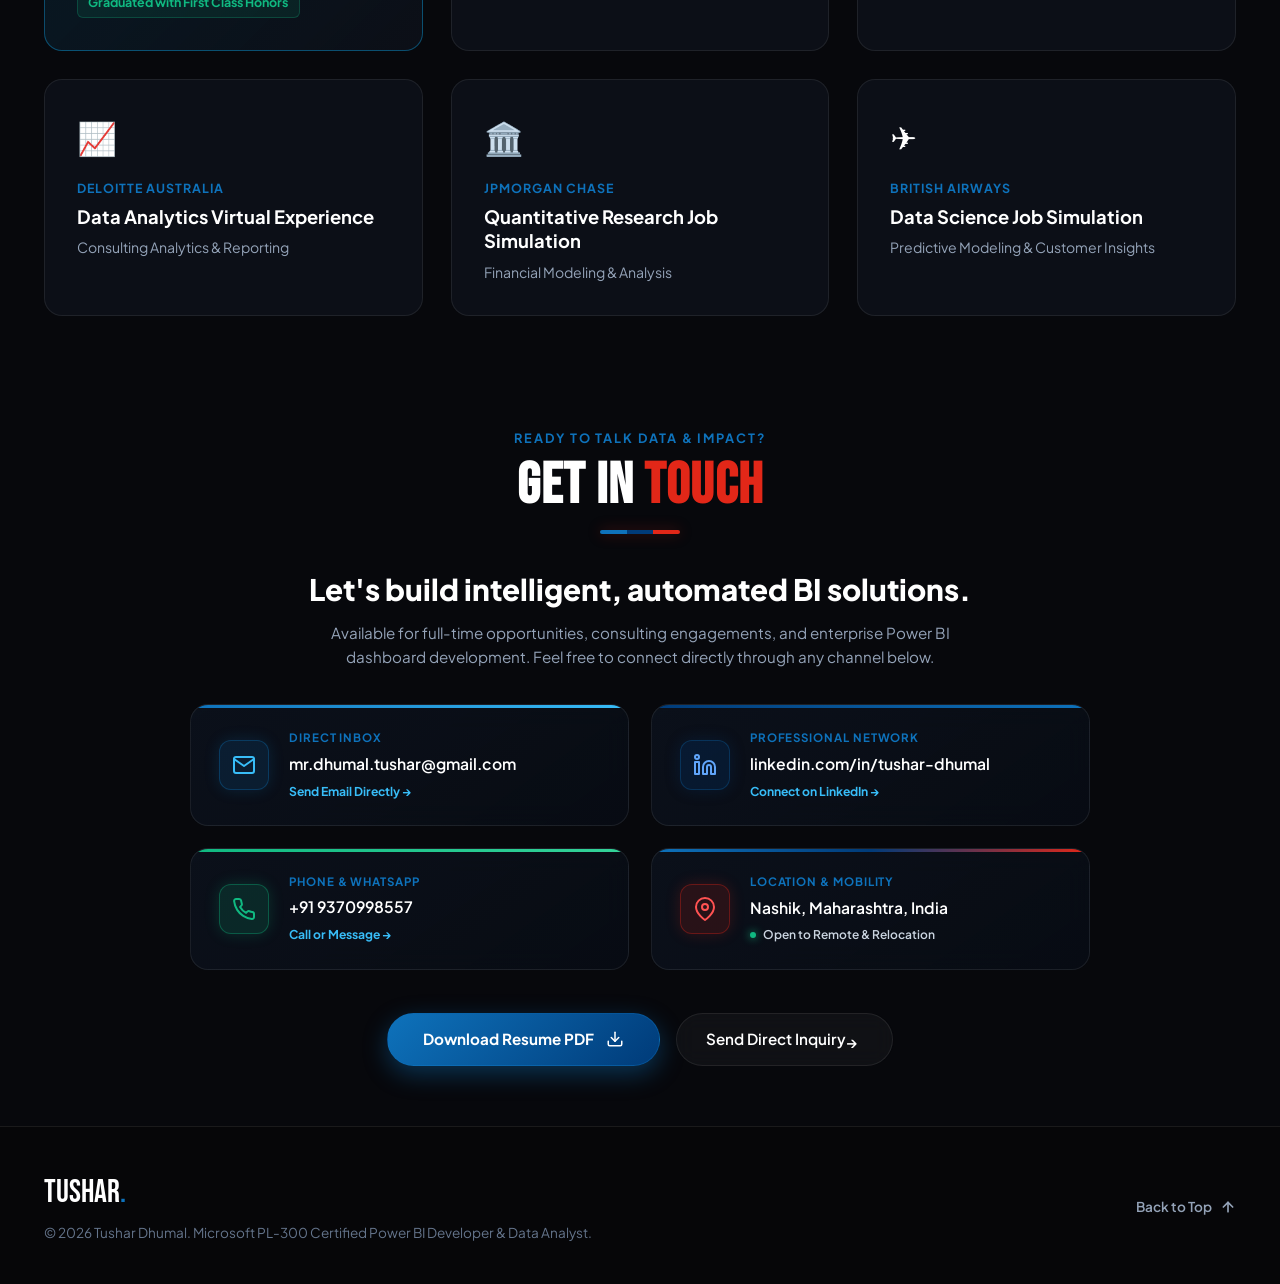
==== commit 2974d3e6: "chore: remove unwanted files, clean repo, and replace all automotive brand naming" ====
--- a/index.html
+++ b/index.html
@@ -73,12 +73,12 @@
     <!-- ==================== HERO SECTION (REPLICATING REFERENCE DESIGN) ==================== -->
     <section class="hero-section" id="hero">
       
-      <!-- GIANT BACKGROUND TYPOGRAPHY: PORTFOLIO (RESPONSIVE SVG VECTOR WITH BMW M GRADIENT) -->
+      <!-- GIANT BACKGROUND TYPOGRAPHY: PORTFOLIO (RESPONSIVE SVG VECTOR WITH Automotive M GRADIENT) -->
       <div class="giant-portfolio-bg" aria-hidden="true">
         <svg class="portfolio-svg" viewBox="0 0 1350 260" preserveAspectRatio="xMidYMid meet">
           <defs>
             <linearGradient id="portfolioGrad" x1="0%" y1="0%" x2="100%" y2="0%">
-              <!-- BMW M Colors: Light Blue -> Dark Blue -> Highlighter Red -->
+              <!-- Automotive M Colors: Light Blue -> Dark Blue -> Highlighter Red -->
               <stop offset="0%" stop-color="#1a85d6" />
               <stop offset="30%" stop-color="#0e72bb" />
               <stop offset="56%" stop-color="#003b79" />
@@ -244,14 +244,14 @@
             </div>
           </div>
 
-          <!-- Widget 2: BMW Sales Advance & Enterprise Metric Card -->
-          <div class="bi-cockpit-card highlight-bmw" id="kpiCard2">
+          <!-- Widget 2: Automotive Fleet Advance & Enterprise Metric Card -->
+          <div class="bi-cockpit-card highlight-automotive" id="kpiCard2">
             <div class="bi-card-header">
               <div class="bi-live-indicator">
                 <span class="live-dot-pulse"></span>
                 <span>LIVE FRAMEWORK</span>
               </div>
-              <span class="bmw-tag">BMW Sales Advance</span>
+              <span class="automotive-tag">Automotive Fleet Advance</span>
             </div>
             <div class="bi-card-body">
               <div class="bi-kpi-row">
@@ -548,7 +548,7 @@
               </div>
               <div class="bento-hl-item">
                 <span class="hl-bullet">🏎️</span>
-                <span class="hl-text"><strong>BMW Sales Intelligence</strong></span>
+                <span class="hl-text"><strong>Automotive Fleet Intelligence</strong></span>
               </div>
             </div>
 
@@ -684,26 +684,26 @@
             </div>
           </div>
 
-          <!-- Project 2: BMW Executive Sales Intelligence & Advanced Analytics -->
-          <div class="project-card bmw-featured-project" data-category="corporate">
+          <!-- Project 2: Global Automotive Sales Intelligence & Advanced Analytics -->
+          <div class="project-card automotive-featured-project" data-category="corporate">
             <!-- Interactive Image Carousel Banner -->
-            <div class="project-carousel-banner" id="bmwCardCarousel">
+            <div class="project-carousel-banner" id="automotiveCardCarousel">
               <div class="carousel-track-wrapper">
-                <div class="carousel-slides" id="bmwCardSlides">
+                <div class="carousel-slides" id="automotiveCardSlides">
                   <div class="carousel-slide active" data-index="0" title="Click to view full screen">
-                    <img src="bmw-dashboard/bmw-overview.png" alt="BMW Macro Executive Overview Dashboard" loading="lazy">
+                    <img src="fleet-dashboard/fleet-overview.png" alt="Global Fleet Executive Overview Dashboard" loading="lazy">
                     <div class="slide-meta-pill">Page 1: Macro Executive Overview</div>
                   </div>
                   <div class="carousel-slide" data-index="1" title="Click to view full screen">
-                    <img src="bmw-dashboard/bmw-strategy.png" alt="BMW Product and Vehicle Strategy Dashboard" loading="lazy">
+                    <img src="fleet-dashboard/fleet-strategy.png" alt="Vehicle Strategy & Fleet Segmentation Dashboard" loading="lazy">
                     <div class="slide-meta-pill">Page 2: Product &amp; Vehicle Strategy</div>
                   </div>
                   <div class="carousel-slide" data-index="2" title="Click to view full screen">
-                    <img src="bmw-dashboard/bmw-regional.png" alt="BMW Regional and Customer Segmentation Dashboard" loading="lazy">
+                    <img src="fleet-dashboard/fleet-regional.png" alt="Global Regional & Dealer Intelligence Dashboard" loading="lazy">
                     <div class="slide-meta-pill">Page 3: Regional &amp; Customer Segmentation</div>
                   </div>
                   <div class="carousel-slide" data-index="3" title="Click to view full screen">
-                    <img src="bmw-dashboard/bmw-desktop.png" alt="BMW Power BI Desktop DAX Model Engine" loading="lazy">
+                    <img src="fleet-dashboard/fleet-desktop.png" alt="Automotive Star Schema DAX Engine" loading="lazy">
                     <div class="slide-meta-pill">Architecture: Power BI Desktop DAX Engine</div>
                   </div>
                 </div>
@@ -711,11 +711,11 @@
 
               <!-- Top Floating Controls -->
               <div class="carousel-top-bar">
-                <div class="project-badge bmw-m-badge">
-                  <span class="bmw-badge-m-stripes"></span>
-                  BMW M-Performance BI
-                </div>
-                <button type="button" class="expand-lightbox-trigger" id="expandBmwLightboxBtn" title="Open Fullscreen View">
+                <div class="project-badge automotive-m-badge">
+                  <span class="automotive-badge-m-stripes"></span>
+                  Executive Automotive BI
+                </div>
+                <button type="button" class="expand-lightbox-trigger" id="expandFleetLightboxBtn" title="Open Fullscreen View">
                   <svg viewBox="0 0 24 24" width="13" height="13" fill="none" stroke="currentColor" stroke-width="2.5" stroke-linecap="round" stroke-linejoin="round">
                     <polyline points="15 3 21 3 21 9"></polyline>
                     <polyline points="9 21 3 21 3 15"></polyline>
@@ -727,17 +727,17 @@
               </div>
 
               <!-- Carousel Arrow Navigation -->
-              <button type="button" class="carousel-arrow prev" id="bmwSlidePrev" aria-label="Previous Slide">
+              <button type="button" class="carousel-arrow prev" id="automotiveSlidePrev" aria-label="Previous Slide">
                 <svg viewBox="0 0 24 24" width="16" height="16" fill="none" stroke="currentColor" stroke-width="2.5"><polyline points="15 18 9 12 15 6"></polyline></svg>
               </button>
-              <button type="button" class="carousel-arrow next" id="bmwSlideNext" aria-label="Next Slide">
+              <button type="button" class="carousel-arrow next" id="automotiveSlideNext" aria-label="Next Slide">
                 <svg viewBox="0 0 24 24" width="16" height="16" fill="none" stroke="currentColor" stroke-width="2.5"><polyline points="9 18 15 12 9 6"></polyline></svg>
               </button>
 
               <!-- Carousel Bottom Status Bar & Indicators -->
               <div class="carousel-bottom-bar">
-                <span class="carousel-indicator-text" id="bmwIndicatorText">1 / 4 • Executive Overview</span>
-                <div class="carousel-dots" id="bmwCardDots">
+                <span class="carousel-indicator-text" id="automotiveIndicatorText">1 / 4 • Executive Overview</span>
+                <div class="carousel-dots" id="automotiveCardDots">
                   <button type="button" class="carousel-dot active" data-index="0" aria-label="Slide 1"></button>
                   <button type="button" class="carousel-dot" data-index="1" aria-label="Slide 2"></button>
                   <button type="button" class="carousel-dot" data-index="2" aria-label="Slide 3"></button>
@@ -755,10 +755,10 @@
                 <span>Waterfall Variance</span>
                 <span>Bing Maps GIS</span>
               </div>
-              <h3 class="project-title">BMW Executive Sales Intelligence &amp; Advanced Analytics Platform</h3>
+              <h3 class="project-title">Global Automotive Sales Intelligence &amp; Advanced Analytics Platform</h3>
 
               <!-- Quick Key Metrics Bar -->
-              <div class="bmw-project-metrics-grid">
+              <div class="automotive-project-metrics-grid">
                 <div class="bpm-item">
                   <span class="bpm-num">$19.0T / 253M</span>
                   <span class="bpm-label">Global Revenue &amp; Fleet Units</span>
@@ -776,7 +776,7 @@
               <p class="project-summary">Architected an enterprise-grade 3-page executive analytics ecosystem monitoring <strong>$19.0T global revenue across 253M vehicles</strong>. Engineered a high-performance Star Schema data model with dynamic DAX Time Intelligence, revenue variance Waterfall decomposition across 6 continents (North America, Europe, Asia, Middle East, South America, Africa), pricing-to-mileage regression scatter modeling ($75.03K average price), and Bing Maps geospatial fleet intelligence.</p>
 
               <div class="project-links">
-                <button type="button" class="proj-action primary open-bmw-lightbox-cta" id="openBmwModalFromBtn">
+                <button type="button" class="proj-action primary open-automotive-lightbox-cta" id="openFleetModalFromBtn">
                   <svg viewBox="0 0 24 24" width="15" height="15" fill="none" stroke="currentColor" stroke-width="2.5"><polyline points="15 3 21 3 21 9"></polyline><polyline points="9 21 3 21 3 15"></polyline><line x1="21" y1="3" x2="14" y2="10"></line><line x1="3" y1="21" x2="10" y2="14"></line></svg>
                   <span>View Fullscreen ⛶</span>
                 </button>
@@ -1204,52 +1204,52 @@
   </footer>
 
   
-  <!-- ==================== BMW DASHBOARD FULLSCREEN LIGHTBOX MODAL ==================== -->
-  <div id="bmwLightboxModal" class="bmw-lightbox-modal" aria-hidden="true" role="dialog" aria-labelledby="bmwModalHeading">
-    <div class="bmw-lightbox-backdrop" id="bmwLightboxBackdrop"></div>
-    <div class="bmw-lightbox-dialog">
+  <!-- ==================== Automotive DASHBOARD FULLSCREEN LIGHTBOX MODAL ==================== -->
+  <div id="automotiveLightboxModal" class="automotive-lightbox-modal" aria-hidden="true" role="dialog" aria-labelledby="automotiveModalHeading">
+    <div class="automotive-lightbox-backdrop" id="automotiveLightboxBackdrop"></div>
+    <div class="automotive-lightbox-dialog">
       <!-- Modal Header -->
-      <div class="bmw-lightbox-header">
-        <div class="bmw-modal-title-group">
-          <div class="bmw-m-tricolor-line"></div>
+      <div class="automotive-lightbox-header">
+        <div class="automotive-modal-title-group">
+          <div class="automotive-m-tricolor-line"></div>
           <div>
-            <div class="bmw-modal-kicker">BMW EXECUTIVE SALES INTELLIGENCE &bull; ENTERPRISE BI</div>
-            <h2 id="bmwModalHeading" class="bmw-modal-title">Page 1: Macro Executive Overview</h2>
-          </div>
-        </div>
-        <div class="bmw-modal-header-actions">
-          <span class="bmw-modal-counter" id="bmwModalCounter">1 / 4</span>
-          <button type="button" class="bmw-modal-icon-btn" id="bmwModalFullscreenBtn" title="Toggle Fullscreen" aria-label="Toggle Fullscreen">
+            <div class="automotive-modal-kicker">Automotive EXECUTIVE SALES INTELLIGENCE &bull; ENTERPRISE BI</div>
+            <h2 id="automotiveModalHeading" class="automotive-modal-title">Page 1: Macro Executive Overview</h2>
+          </div>
+        </div>
+        <div class="automotive-modal-header-actions">
+          <span class="automotive-modal-counter" id="automotiveModalCounter">1 / 4</span>
+          <button type="button" class="automotive-modal-icon-btn" id="automotiveModalFullscreenBtn" title="Toggle Fullscreen" aria-label="Toggle Fullscreen">
             <svg viewBox="0 0 24 24" width="16" height="16" fill="none" stroke="currentColor" stroke-width="2.2"><path d="M8 3H5a2 2 0 0 0-2 2v3m18 0V5a2 2 0 0 0-2-2h-3m0 18h3a2 2 0 0 0 2-2v-3M3 16v3a2 2 0 0 0 2 2h3"></path></svg>
           </button>
-          <button type="button" class="bmw-modal-icon-btn bmw-modal-close" id="bmwModalCloseBtn" title="Close Fullscreen (Esc)" aria-label="Close Fullscreen View">
+          <button type="button" class="automotive-modal-icon-btn automotive-modal-close" id="automotiveModalCloseBtn" title="Close Fullscreen (Esc)" aria-label="Close Fullscreen View">
             <svg viewBox="0 0 24 24" width="18" height="18" fill="none" stroke="currentColor" stroke-width="2.5"><line x1="18" y1="6" x2="6" y2="18"></line><line x1="6" y1="6" x2="18" y2="18"></line></svg>
           </button>
         </div>
       </div>
 
       <!-- Modal Stage Viewer -->
-      <div class="bmw-lightbox-stage">
-        <button type="button" class="bmw-stage-nav-arrow prev" id="bmwModalPrev" aria-label="Previous Page">
+      <div class="automotive-lightbox-stage">
+        <button type="button" class="automotive-stage-nav-arrow prev" id="automotiveModalPrev" aria-label="Previous Page">
           <svg viewBox="0 0 24 24" width="22" height="22" fill="none" stroke="currentColor" stroke-width="2.5"><polyline points="15 18 9 12 15 6"></polyline></svg>
         </button>
 
-        <div class="bmw-stage-image-container" id="bmwStageImgContainer">
-          <img id="bmwModalMainImg" src="bmw-dashboard/bmw-overview.png" alt="BMW Fullscreen Dashboard View">
-          <div class="bmw-fullscreen-zoom-badge">
+        <div class="automotive-stage-image-container" id="automotiveStageImgContainer">
+          <img id="automotiveModalMainImg" src="fleet-dashboard/fleet-overview.png" alt="Automotive Fullscreen Dashboard View">
+          <div class="automotive-fullscreen-zoom-badge">
             <svg viewBox="0 0 24 24" width="13" height="13" fill="none" stroke="currentColor" stroke-width="2"><circle cx="11" cy="11" r="8"></circle><line x1="21" y1="21" x2="16.65" y2="16.65"></line><line x1="11" y1="8" x2="11" y2="14"></line><line x1="8" y1="11" x2="14" y2="11"></line></svg>
             Click image or press F for native full-view
           </div>
         </div>
 
-        <button type="button" class="bmw-stage-nav-arrow next" id="bmwModalNext" aria-label="Next Page">
+        <button type="button" class="automotive-stage-nav-arrow next" id="automotiveModalNext" aria-label="Next Page">
           <svg viewBox="0 0 24 24" width="22" height="22" fill="none" stroke="currentColor" stroke-width="2.5"><polyline points="9 18 15 12 9 6"></polyline></svg>
         </button>
       </div>
 
       <!-- Modal Footer with KPIs & Thumbnails -->
-      <div class="bmw-lightbox-footer">
-        <div class="bmw-modal-caption-kpis" id="bmwModalKpis">
+      <div class="automotive-lightbox-footer">
+        <div class="automotive-modal-caption-kpis" id="automotiveModalKpis">
           <div class="modal-kpi-pill"><span class="kpi-k">Revenue</span><span class="kpi-v">$19.0T</span></div>
           <div class="modal-kpi-pill"><span class="kpi-k">Fleet Units</span><span class="kpi-v">253M</span></div>
           <div class="modal-kpi-pill"><span class="kpi-k">YoY Growth</span><span class="kpi-v success">+14.53%</span></div>
@@ -1257,21 +1257,21 @@
           <div class="modal-kpi-pill"><span class="kpi-k">Top Series</span><span class="kpi-v">7 Series &bull; 3 Series &bull; i8</span></div>
         </div>
 
-        <div class="bmw-modal-thumb-strip" id="bmwModalThumbStrip">
-          <button type="button" class="bmw-thumb-card active" data-index="0">
-            <div class="thumb-img-wrapper"><img src="bmw-dashboard/bmw-overview.png" alt="Overview Thumbnail"></div>
+        <div class="automotive-modal-thumb-strip" id="automotiveModalThumbStrip">
+          <button type="button" class="automotive-thumb-card active" data-index="0">
+            <div class="thumb-img-wrapper"><img src="fleet-dashboard/fleet-overview.png" alt="Overview Thumbnail"></div>
             <span class="thumb-label">1. Overview</span>
           </button>
-          <button type="button" class="bmw-thumb-card" data-index="1">
-            <div class="thumb-img-wrapper"><img src="bmw-dashboard/bmw-strategy.png" alt="Strategy Thumbnail"></div>
+          <button type="button" class="automotive-thumb-card" data-index="1">
+            <div class="thumb-img-wrapper"><img src="fleet-dashboard/fleet-strategy.png" alt="Strategy Thumbnail"></div>
             <span class="thumb-label">2. Strategy</span>
           </button>
-          <button type="button" class="bmw-thumb-card" data-index="2">
-            <div class="thumb-img-wrapper"><img src="bmw-dashboard/bmw-regional.png" alt="Regional Thumbnail"></div>
+          <button type="button" class="automotive-thumb-card" data-index="2">
+            <div class="thumb-img-wrapper"><img src="fleet-dashboard/fleet-regional.png" alt="Regional Thumbnail"></div>
             <span class="thumb-label">3. Regional</span>
           </button>
-          <button type="button" class="bmw-thumb-card" data-index="3">
-            <div class="thumb-img-wrapper"><img src="bmw-dashboard/bmw-desktop.png" alt="DAX Model Thumbnail"></div>
+          <button type="button" class="automotive-thumb-card" data-index="3">
+            <div class="thumb-img-wrapper"><img src="fleet-dashboard/fleet-desktop.png" alt="DAX Model Thumbnail"></div>
             <span class="thumb-label">4. DAX Model</span>
           </button>
         </div>
--- a/style.css
+++ b/style.css
@@ -3,13 +3,13 @@
    Design Replica & Enhancement inspired by Reference Portfolio
    =================================================================== */
 
-/* CSS Reset & Variables - BMW M Motorsport Theme */
+/* CSS Reset & Variables - Automotive M Motorsport Theme */
 :root {
   --bg-dark: #07080c;
   --bg-card: #0c0f17;
   --bg-card-hover: #121824;
 
-  /* BMW M Tri-Color Palette */
+  /* Automotive M Tri-Color Palette */
   --m-light-blue: #0e72bb;
   --m-dark-blue: #003b79;
   --m-red: #e22718;
@@ -2610,8 +2610,8 @@
 }
 
 
-/* BMW M Project Badge & Tricolor Elements */
-.project-badge.bmw-m-badge {
+/* Automotive M Project Badge & Tricolor Elements */
+.project-badge.automotive-m-badge {
   background: linear-gradient(90deg, #0e72bb 0%, #003b79 50%, #e22718 100%) !important;
   color: #ffffff !important;
   font-weight: 800;
@@ -2749,7 +2749,7 @@
   background: var(--m-light-blue);
 }
 
-.bi-cockpit-card.highlight-bmw::before {
+.bi-cockpit-card.highlight-automotive::before {
   background: linear-gradient(180deg, #0e72bb 0%, #003b79 50%, #e22718 100%);
 }
 
@@ -2880,7 +2880,7 @@
   animation: pulseDot 2s infinite;
 }
 
-.bmw-tag {
+.automotive-tag {
   font-size: 0.7rem;
   font-weight: 700;
   color: var(--m-light-blue);
@@ -2924,17 +2924,17 @@
 }
 
 /* ==========================================================================
-   BMW M-PERFORMANCE INTERACTIVE DASHBOARD CAROUSEL & FULLSCREEN LIGHTBOX
+   Automotive M-PERFORMANCE INTERACTIVE DASHBOARD CAROUSEL & FULLSCREEN LIGHTBOX
    ========================================================================== */
 
-/* BMW Project Card Enhancements */
-.project-card.bmw-featured-project {
+/* Automotive Project Card Enhancements */
+.project-card.automotive-featured-project {
   position: relative;
   border-color: rgba(14, 114, 187, 0.4);
   box-shadow: 0 10px 30px rgba(0, 0, 0, 0.45);
 }
 
-.project-card.bmw-featured-project:hover {
+.project-card.automotive-featured-project:hover {
   border-color: rgba(56, 189, 248, 0.6);
   box-shadow: 0 20px 50px rgba(14, 114, 187, 0.25);
 }
@@ -3030,7 +3030,7 @@
   pointer-events: auto;
 }
 
-.bmw-badge-m-stripes {
+.automotive-badge-m-stripes {
   display: inline-block;
   width: 14px;
   height: 9px;
@@ -3151,7 +3151,7 @@
 }
 
 /* Quick Metrics Bar inside Project Card Body */
-.bmw-project-metrics-grid {
+.automotive-project-metrics-grid {
   display: grid;
   grid-template-columns: repeat(3, 1fr);
   gap: 0.5rem;
@@ -3183,7 +3183,7 @@
   line-height: 1.2;
 }
 
-.open-bmw-lightbox-cta {
+.open-automotive-lightbox-cta {
   cursor: pointer;
   display: inline-flex;
   align-items: center;
@@ -3193,7 +3193,7 @@
 /* ==========================================================================
    FULLSCREEN LIGHTBOX MODAL COMPONENT
    ========================================================================== */
-.bmw-lightbox-modal {
+.automotive-lightbox-modal {
   position: fixed;
   inset: 0;
   z-index: 100000;
@@ -3205,12 +3205,12 @@
   transition: opacity 0.3s cubic-bezier(0.16, 1, 0.3, 1);
 }
 
-.bmw-lightbox-modal.active {
+.automotive-lightbox-modal.active {
   opacity: 1;
   pointer-events: auto;
 }
 
-.bmw-lightbox-backdrop {
+.automotive-lightbox-backdrop {
   position: absolute;
   inset: 0;
   background: rgba(3, 7, 14, 0.92);
@@ -3219,7 +3219,7 @@
   cursor: pointer;
 }
 
-.bmw-lightbox-dialog {
+.automotive-lightbox-dialog {
   position: relative;
   width: 95vw;
   max-width: 1440px;
@@ -3233,10 +3233,10 @@
   flex-direction: column;
   overflow: hidden;
   z-index: 2;
-  animation: bmwModalIn 0.35s cubic-bezier(0.16, 1, 0.3, 1);
-}
-
-@keyframes bmwModalIn {
+  animation: automotiveModalIn 0.35s cubic-bezier(0.16, 1, 0.3, 1);
+}
+
+@keyframes automotiveModalIn {
   from {
     opacity: 0;
     transform: scale(0.96) translateY(12px);
@@ -3248,7 +3248,7 @@
 }
 
 /* Modal Header */
-.bmw-lightbox-header {
+.automotive-lightbox-header {
   padding: 0.85rem 1.4rem;
   background: rgba(10, 20, 36, 0.75);
   border-bottom: 1px solid rgba(255, 255, 255, 0.08);
@@ -3258,13 +3258,13 @@
   flex-shrink: 0;
 }
 
-.bmw-modal-title-group {
+.automotive-modal-title-group {
   display: flex;
   align-items: center;
   gap: 12px;
 }
 
-.bmw-m-tricolor-line {
+.automotive-m-tricolor-line {
   width: 4px;
   height: 38px;
   border-radius: 2px;
@@ -3272,7 +3272,7 @@
   flex-shrink: 0;
 }
 
-.bmw-modal-kicker {
+.automotive-modal-kicker {
   font-size: 0.65rem;
   font-weight: 800;
   letter-spacing: 0.12em;
@@ -3280,7 +3280,7 @@
   margin-bottom: 2px;
 }
 
-.bmw-modal-title {
+.automotive-modal-title {
   font-size: 1.15rem;
   font-weight: 800;
   color: #ffffff;
@@ -3288,13 +3288,13 @@
   letter-spacing: -0.01em;
 }
 
-.bmw-modal-header-actions {
+.automotive-modal-header-actions {
   display: flex;
   align-items: center;
   gap: 10px;
 }
 
-.bmw-modal-counter {
+.automotive-modal-counter {
   font-size: 0.78rem;
   font-weight: 700;
   color: #94a3b8;
@@ -3304,7 +3304,7 @@
   border-radius: 999px;
 }
 
-.bmw-modal-icon-btn {
+.automotive-modal-icon-btn {
   width: 36px;
   height: 36px;
   border-radius: 10px;
@@ -3319,21 +3319,21 @@
   padding: 0;
 }
 
-.bmw-modal-icon-btn:hover {
+.automotive-modal-icon-btn:hover {
   background: rgba(14, 165, 233, 0.2);
   border-color: #38bdf8;
   color: #ffffff;
   transform: translateY(-1px);
 }
 
-.bmw-modal-icon-btn.bmw-modal-close:hover {
+.automotive-modal-icon-btn.automotive-modal-close:hover {
   background: rgba(226, 39, 24, 0.25);
   border-color: #e22718;
   color: #ffffff;
 }
 
 /* Modal Stage Viewer */
-.bmw-lightbox-stage {
+.automotive-lightbox-stage {
   position: relative;
   flex: 1;
   display: flex;
@@ -3344,7 +3344,7 @@
   overflow: hidden;
 }
 
-.bmw-stage-image-container {
+.automotive-stage-image-container {
   position: relative;
   max-width: 100%;
   max-height: 100%;
@@ -3353,7 +3353,7 @@
   justify-content: center;
 }
 
-.bmw-stage-image-container img {
+.automotive-stage-image-container img {
   max-width: 100%;
   max-height: calc(92vh - 210px);
   width: auto;
@@ -3365,7 +3365,7 @@
   user-select: none;
 }
 
-.bmw-fullscreen-zoom-badge {
+.automotive-fullscreen-zoom-badge {
   position: absolute;
   bottom: 12px;
   right: 14px;
@@ -3383,7 +3383,7 @@
   gap: 5px;
 }
 
-.bmw-stage-nav-arrow {
+.automotive-stage-nav-arrow {
   position: absolute;
   top: 50%;
   transform: translateY(-50%);
@@ -3404,15 +3404,15 @@
   padding: 0;
 }
 
-.bmw-stage-nav-arrow.prev {
+.automotive-stage-nav-arrow.prev {
   left: 14px;
 }
 
-.bmw-stage-nav-arrow.next {
+.automotive-stage-nav-arrow.next {
   right: 14px;
 }
 
-.bmw-stage-nav-arrow:hover {
+.automotive-stage-nav-arrow:hover {
   background: #0284c7;
   border-color: #38bdf8;
   color: #fff;
@@ -3421,7 +3421,7 @@
 }
 
 /* Modal Footer */
-.bmw-lightbox-footer {
+.automotive-lightbox-footer {
   padding: 0.75rem 1.4rem 0.9rem;
   background: rgba(10, 20, 36, 0.8);
   border-top: 1px solid rgba(255, 255, 255, 0.08);
@@ -3432,7 +3432,7 @@
   flex-shrink: 0;
 }
 
-.bmw-modal-caption-kpis {
+.automotive-modal-caption-kpis {
   display: flex;
   align-items: center;
   gap: 8px;
@@ -3466,14 +3466,14 @@
 }
 
 /* Modal Thumbnails Strip */
-.bmw-modal-thumb-strip {
+.automotive-modal-thumb-strip {
   display: flex;
   align-items: center;
   gap: 8px;
   flex-shrink: 0;
 }
 
-.bmw-thumb-card {
+.automotive-thumb-card {
   display: flex;
   flex-direction: column;
   align-items: center;
@@ -3507,42 +3507,42 @@
   transition: color 0.2s ease;
 }
 
-.bmw-thumb-card:hover .thumb-img-wrapper {
+.automotive-thumb-card:hover .thumb-img-wrapper {
   border-color: #38bdf8;
   transform: translateY(-2px);
 }
 
-.bmw-thumb-card.active .thumb-img-wrapper {
+.automotive-thumb-card.active .thumb-img-wrapper {
   border-color: #38bdf8;
   box-shadow: 0 0 12px rgba(56, 189, 248, 0.55);
   transform: translateY(-2px);
 }
 
-.bmw-thumb-card.active .thumb-label {
+.automotive-thumb-card.active .thumb-label {
   color: #38bdf8;
 }
 
 /* Lightbox Responsive Rules */
 @media (max-width: 900px) {
-  .bmw-lightbox-dialog {
+  .automotive-lightbox-dialog {
     width: 98vw;
     height: 96vh;
     border-radius: 12px;
   }
-  .bmw-modal-caption-kpis {
+  .automotive-modal-caption-kpis {
     display: none;
   }
-  .bmw-modal-thumb-strip {
+  .automotive-modal-thumb-strip {
     width: 100%;
     justify-content: center;
   }
-  .bmw-stage-image-container img {
+  .automotive-stage-image-container img {
     max-height: calc(96vh - 160px);
   }
 }
 
 @media (max-width: 640px) {
-  .bmw-project-metrics-grid {
+  .automotive-project-metrics-grid {
     grid-template-columns: 1fr;
     gap: 0.35rem;
   }
@@ -3550,7 +3550,7 @@
     width: 28px;
     height: 28px;
   }
-  .bmw-stage-nav-arrow {
+  .automotive-stage-nav-arrow {
     width: 36px;
     height: 36px;
   }
@@ -3757,7 +3757,7 @@
     max-height: 290px !important;
   }
 
-  .bmw-project-metrics-grid {
+  .automotive-project-metrics-grid {
     grid-template-columns: 1fr !important;
   }
 }
